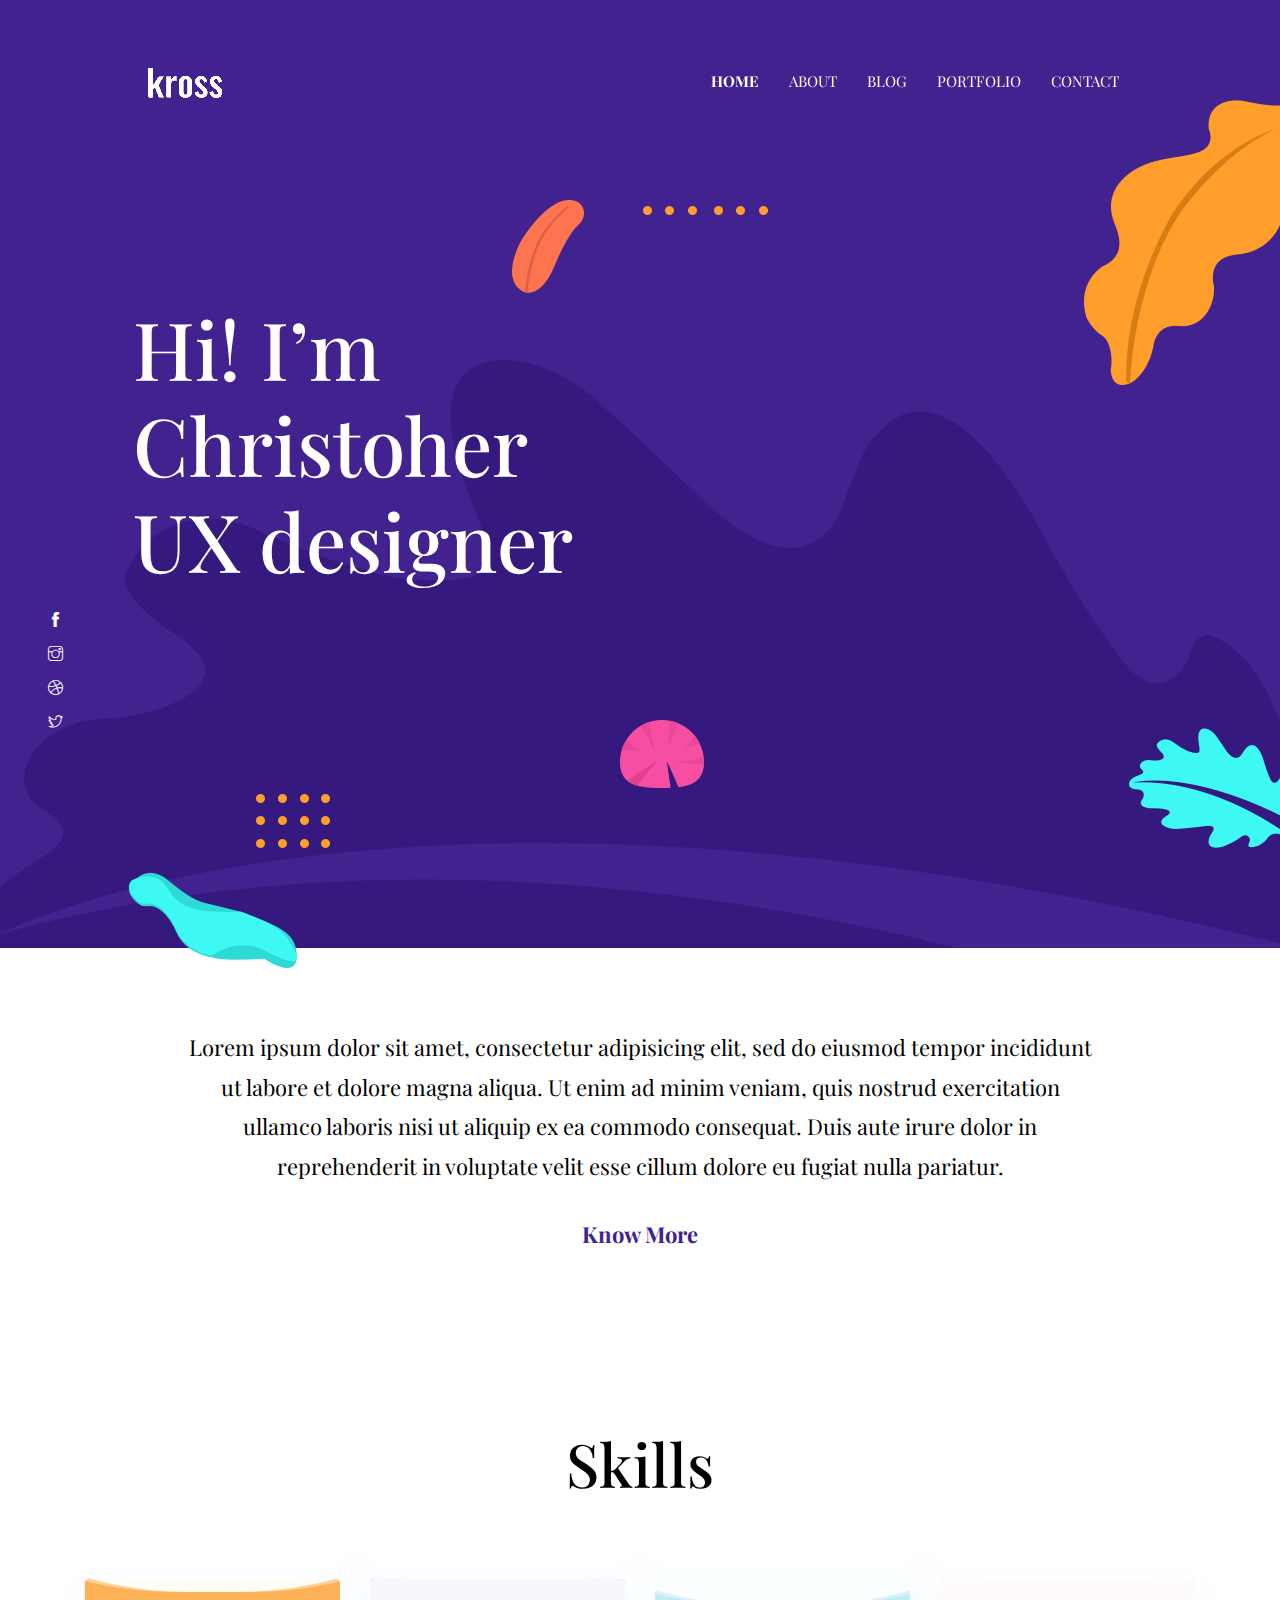
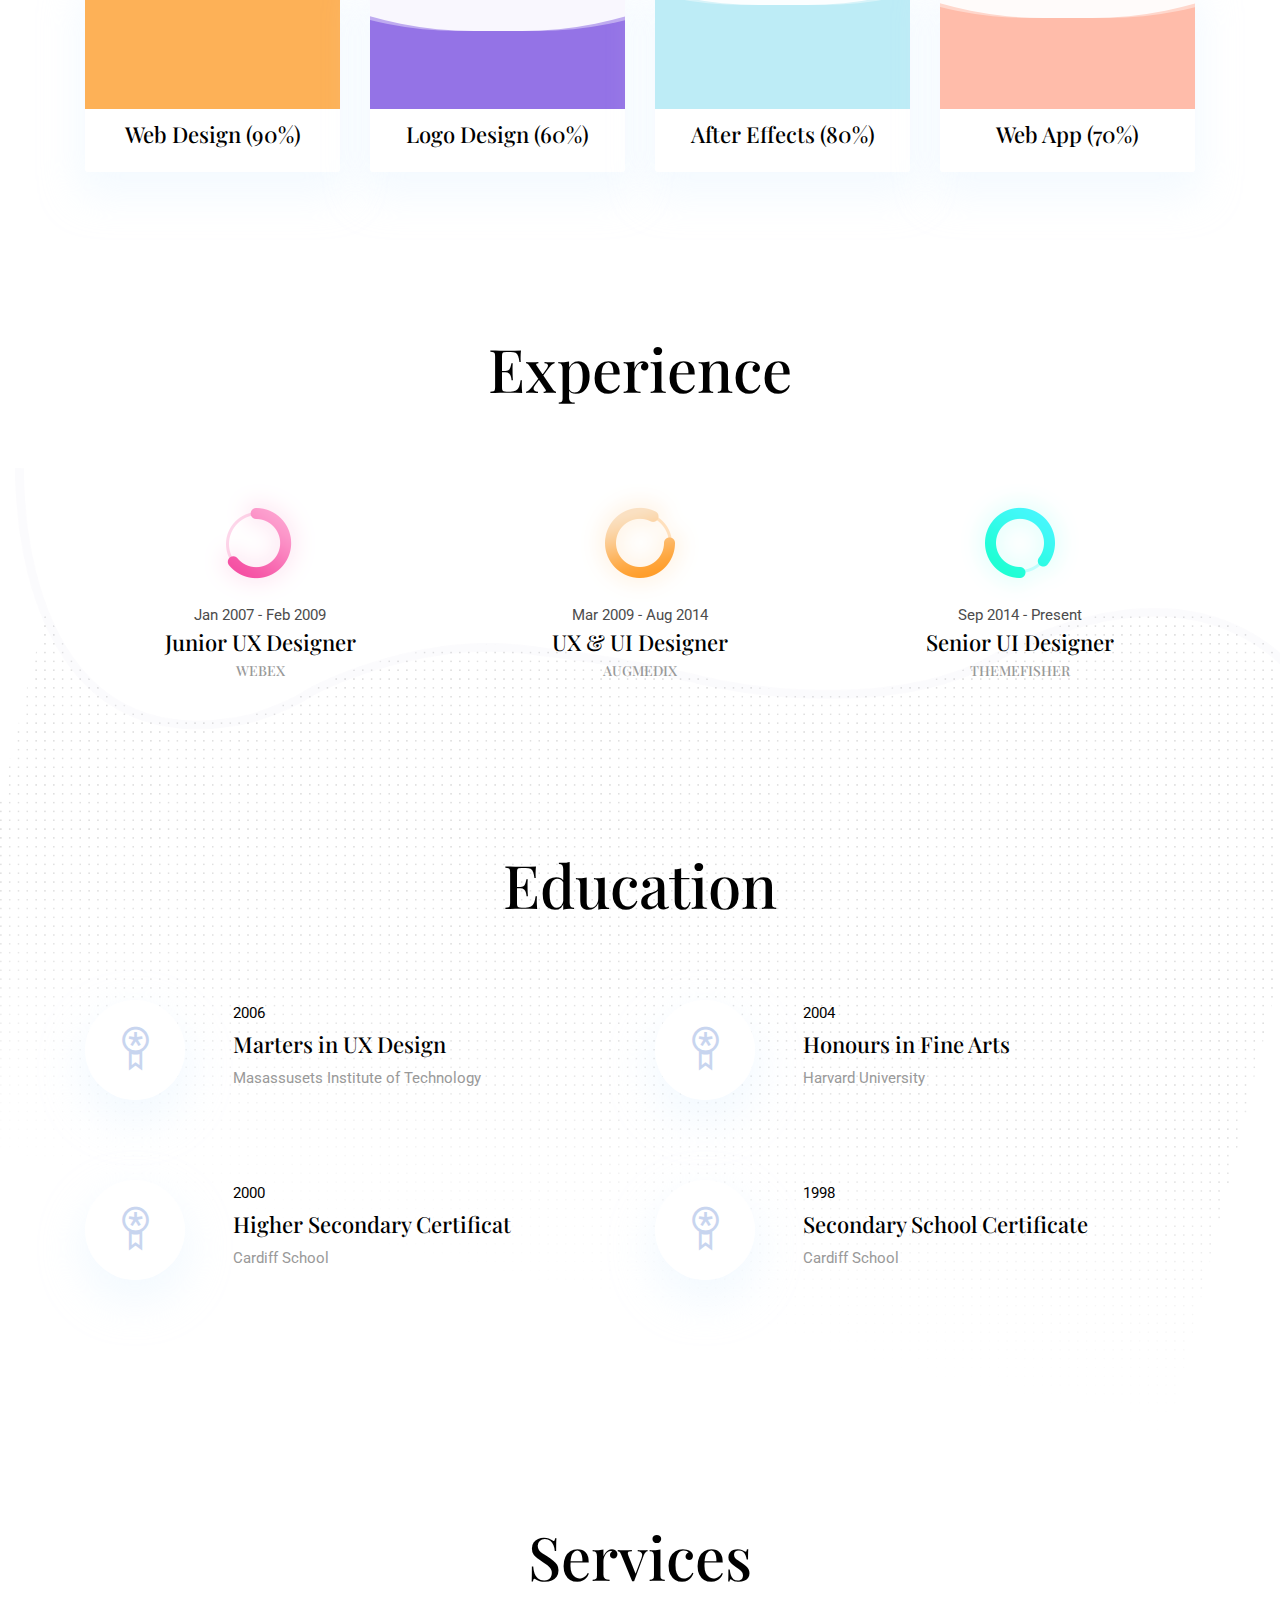
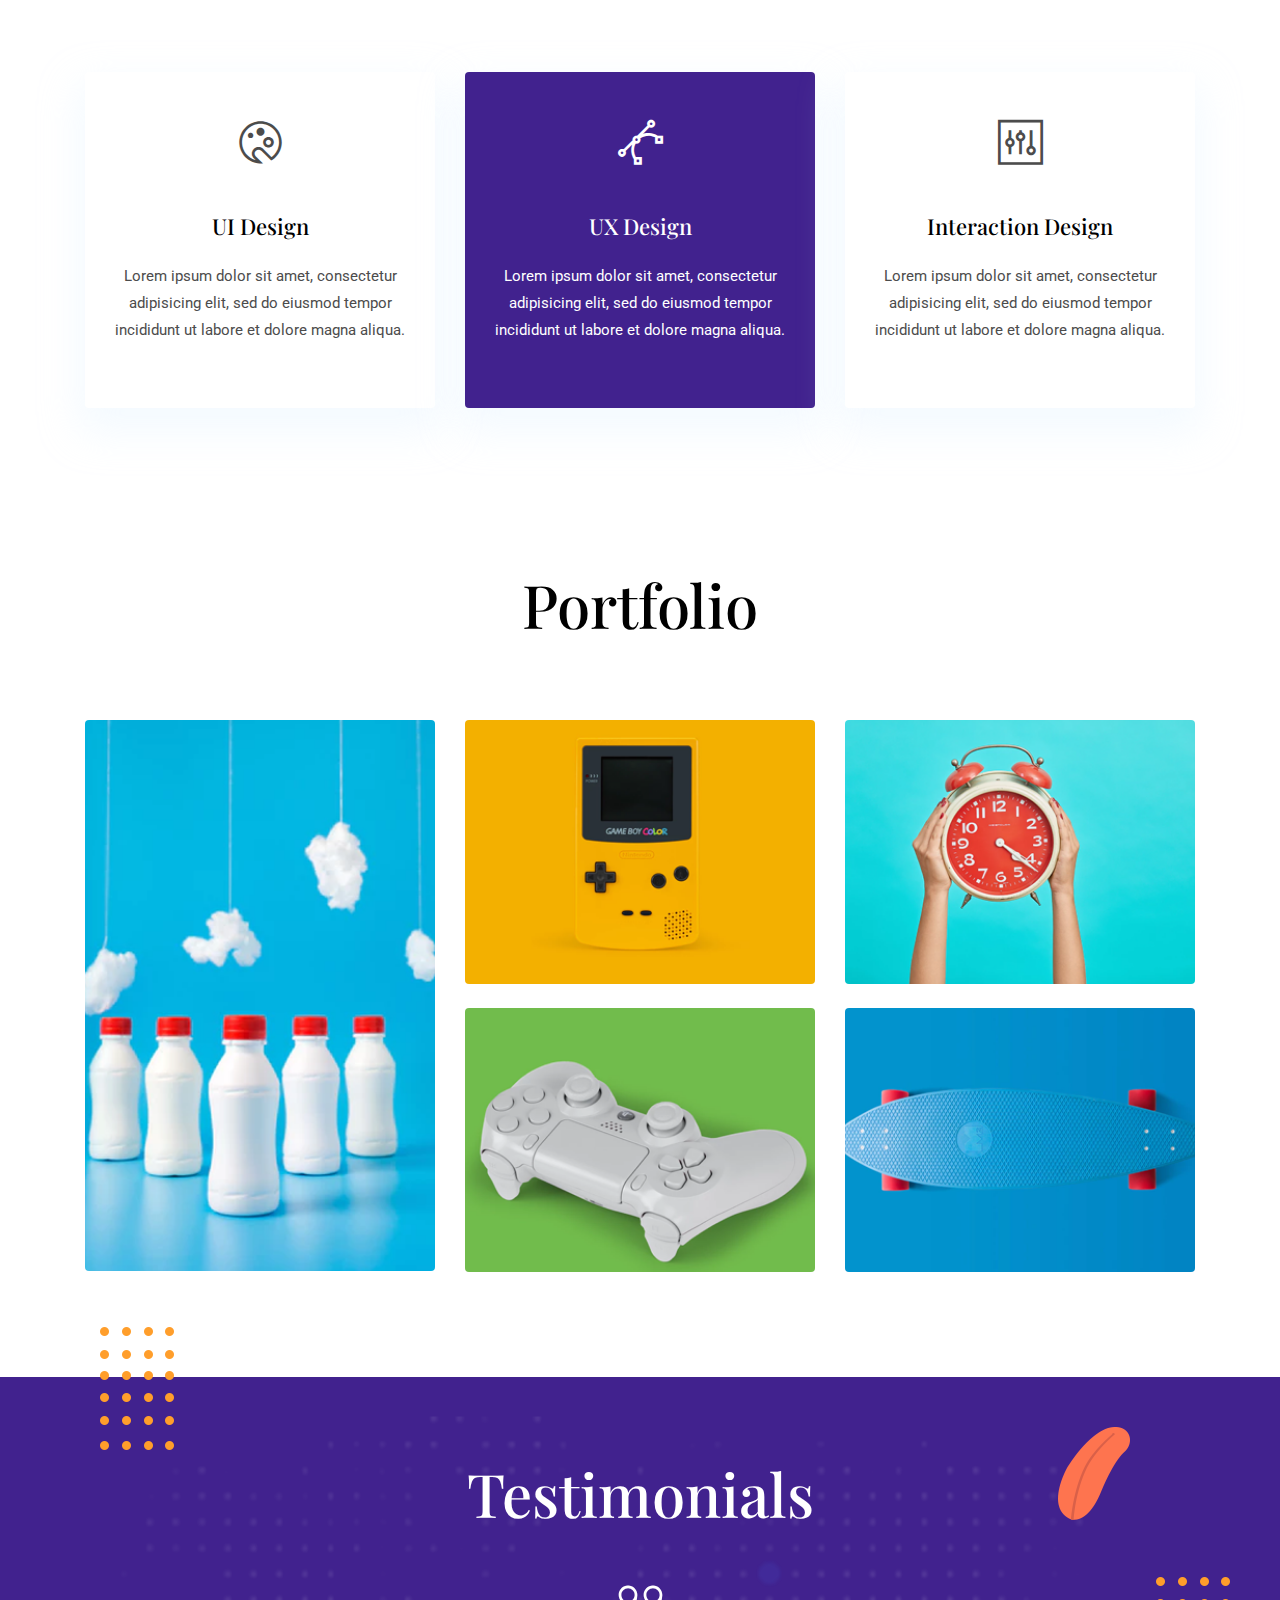
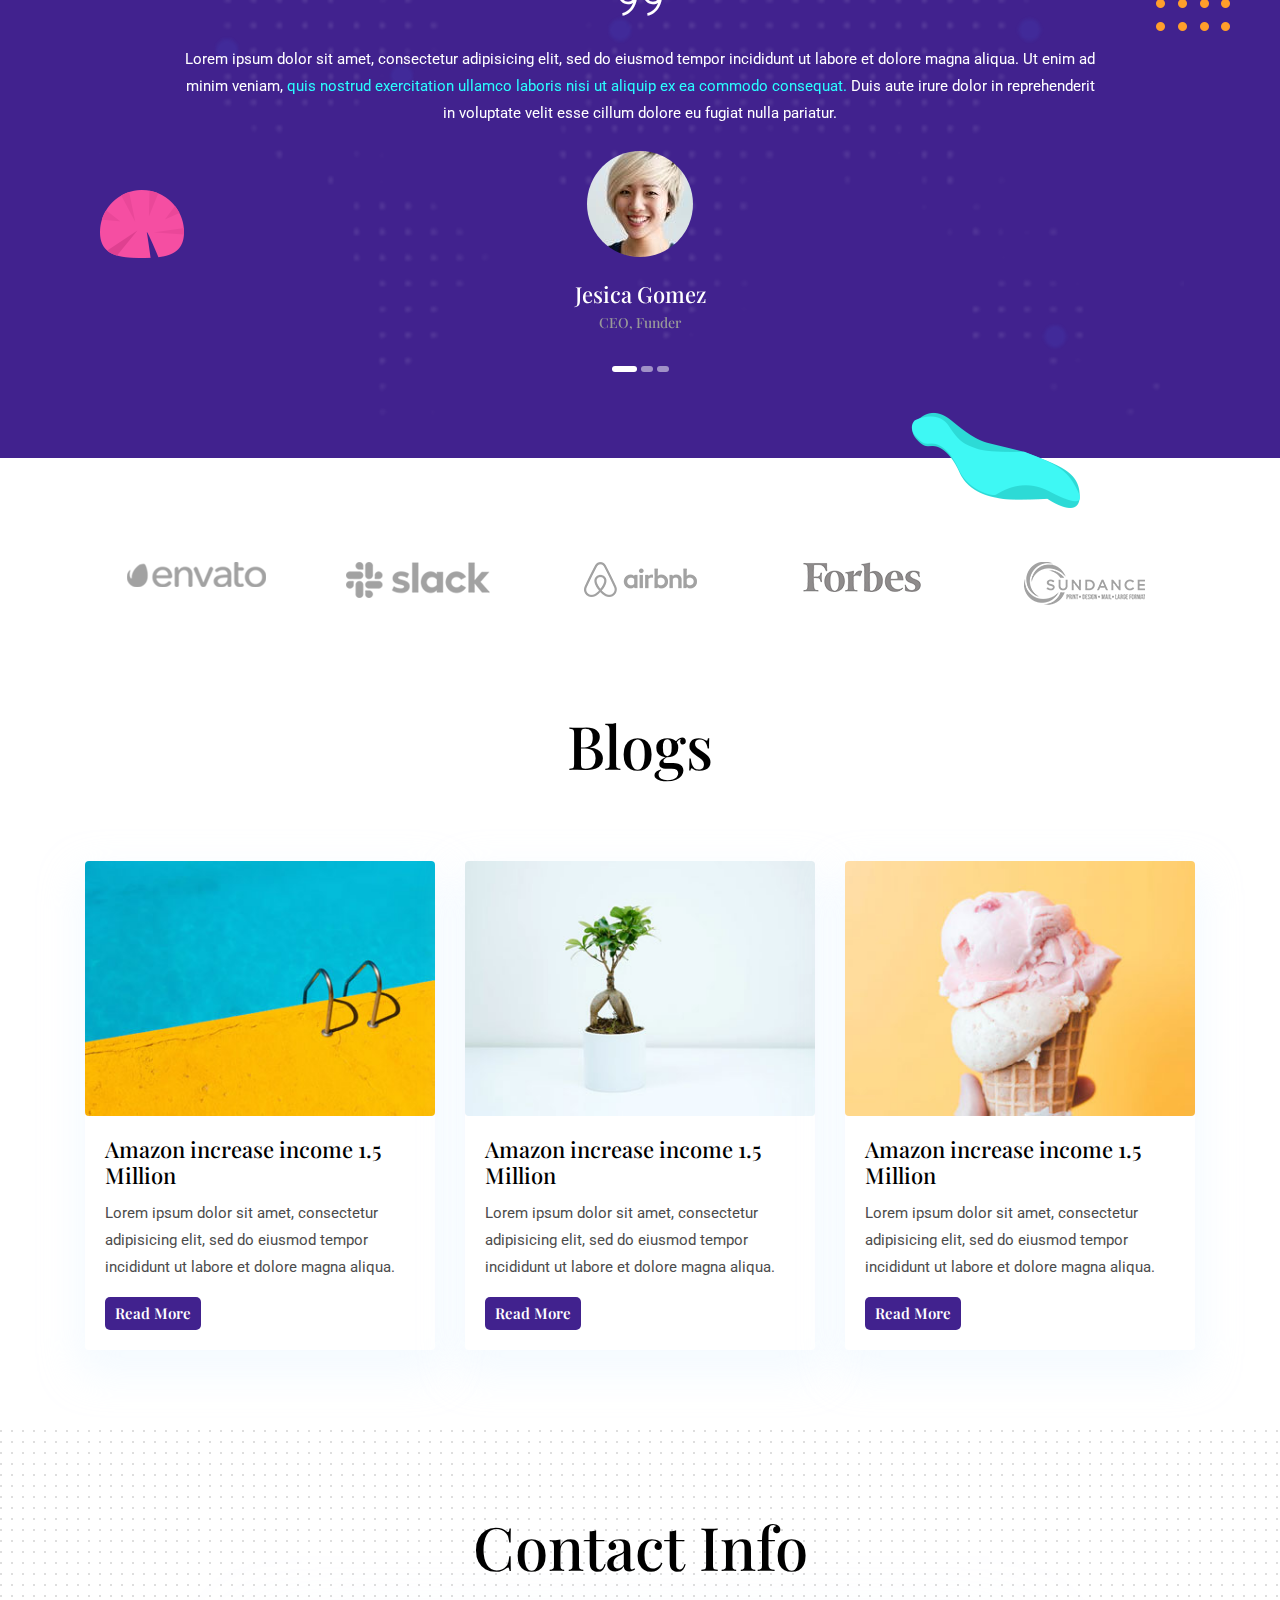
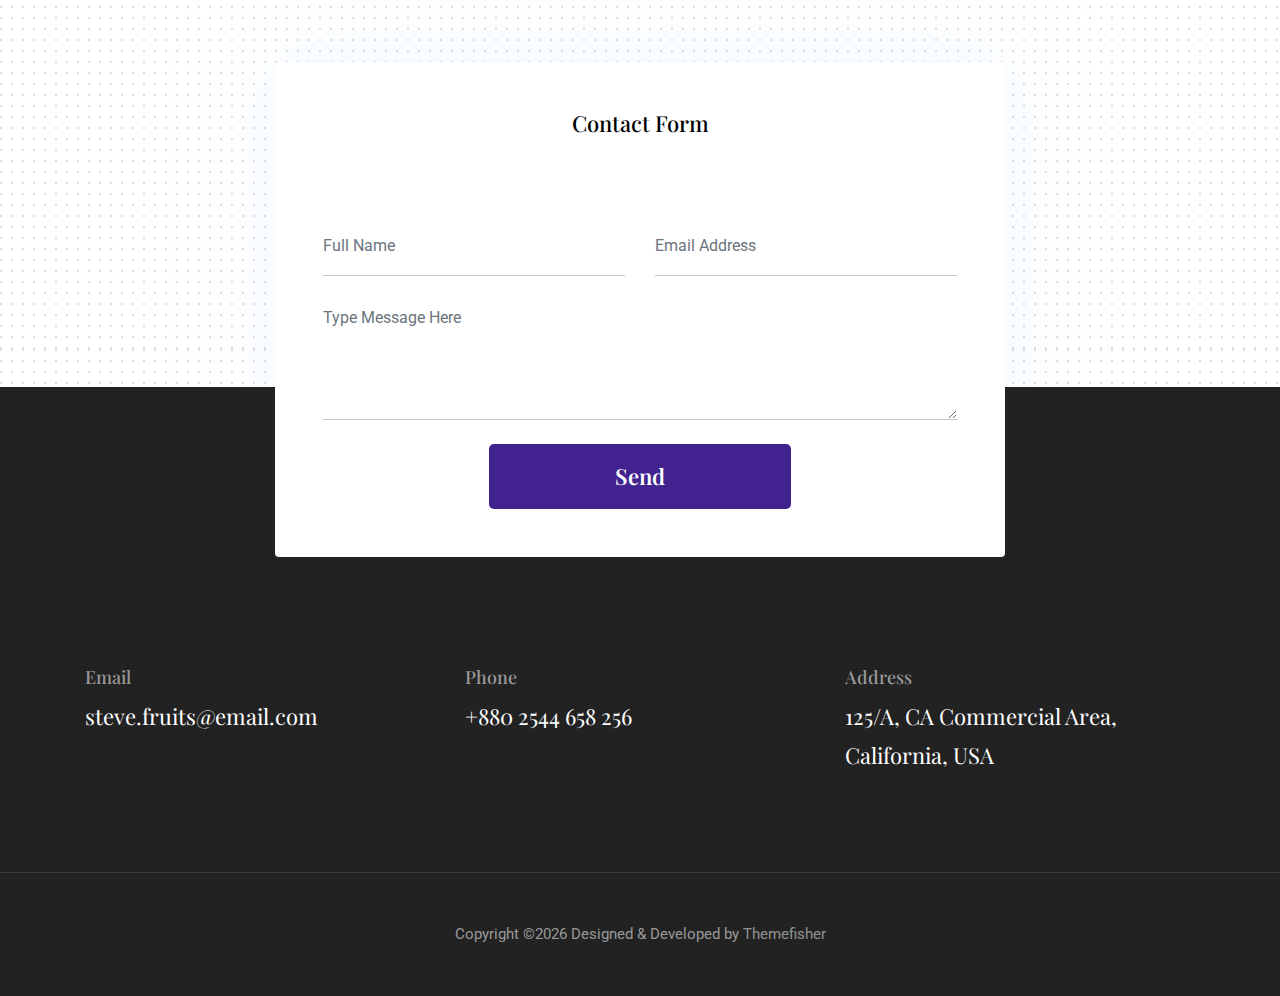
==== theme/index.html @ 34e6e296 "added files to repo" ====
<!DOCTYPE html>

<!--
 // WEBSITE: https://themefisher.com
 // TWITTER: https://twitter.com/themefisher
 // FACEBOOK: https://www.facebook.com/themefisher
 // GITHUB: https://github.com/themefisher/
-->

<html lang="en">
<head>

  <!-- Basic Page Needs
  ================================================== -->
  <meta charset="utf-8">
  <title>Kross - Creative Portfolio Template</title>

  <!-- Mobile Specific Metas
  ================================================== -->
  <meta http-equiv="X-UA-Compatible" content="IE=edge">
  <meta name="description" content="Creative Portfolio Template">
  <meta name="viewport" content="width=device-width, initial-scale=1.0, maximum-scale=5.0">
  <meta name="author" content="Themefisher">
  <meta name="generator" content="Themefisher Kross Template v1.0">
  
  <!-- theme meta -->
  <meta name="theme-name" content="kross" />
  
  <!-- Favicon -->
  <link rel="shortcut icon" type="image/x-icon" href="images/favicon.png" />
  
  <!-- ** Plugins Needed for the Project ** -->
  <!-- Bootstrap -->
  <link rel="stylesheet" href="plugins/bootstrap/bootstrap.min.css">
  <!-- slick slider -->
  <link rel="stylesheet" href="plugins/slick/slick.css">
  <!-- themefy-icon -->
  <link rel="stylesheet" href="plugins/themify-icons/themify-icons.css">

  <!-- Main Stylesheet -->
  <link href="css/style.css" rel="stylesheet">

</head>
<body>
  

<header class="navigation fixed-top">
  <nav class="navbar navbar-expand-lg navbar-dark">
    <a class="navbar-brand font-tertiary h3" href="index.html"><img src="images/logo.png" alt="Myself"></a>
    <button class="navbar-toggler" type="button" data-toggle="collapse" data-target="#navigation"
      aria-controls="navigation" aria-expanded="false" aria-label="Toggle navigation">
      <span class="navbar-toggler-icon"></span>
    </button>

    <div class="collapse navbar-collapse text-center" id="navigation">
      <ul class="navbar-nav ml-auto">
        <li class="nav-item active">
          <a class="nav-link" href="index.html">Home</a>
        </li>
        <li class="nav-item">
          <a class="nav-link" href="about.html">about</a>
        </li>
        <li class="nav-item">
          <a class="nav-link" href="blog.html">Blog</a>
        </li>
        <li class="nav-item">
          <a class="nav-link" href="portfolio.html">Portfolio</a>
        </li>
        <li class="nav-item">
          <a class="nav-link" href="contact.html">Contact</a>
        </li>
      </ul>
    </div>
  </nav>
</header>

<!-- hero area -->
<section class="hero-area bg-primary" id="parallax">
  <div class="container">
    <div class="row">
      <div class="col-lg-11 mx-auto">
        <h1 class="text-white font-tertiary">Hi! I’m <br> Christoher <br> UX designer</h1>
      </div>
    </div>
  </div>
  <div class="layer-bg w-100">
    <img class="img-fluid w-100" src="images/illustrations/leaf-bg.png" alt="bg-shape">
  </div>
  <div class="layer" id="l2">
    <img src="images/illustrations/dots-cyan.png" alt="bg-shape">
  </div>
  <div class="layer" id="l3">
    <img src="images/illustrations/leaf-orange.png" alt="bg-shape">
  </div>
  <div class="layer" id="l4">
    <img src="images/illustrations/dots-orange.png" alt="bg-shape">
  </div>
  <div class="layer" id="l5">
    <img src="images/illustrations/leaf-yellow.png" alt="bg-shape">
  </div>
  <div class="layer" id="l6">
    <img src="images/illustrations/leaf-cyan.png" alt="bg-shape">
  </div>
  <div class="layer" id="l7">
    <img src="images/illustrations/dots-group-orange.png" alt="bg-shape">
  </div>
  <div class="layer" id="l8">
    <img src="images/illustrations/leaf-pink-round.png" alt="bg-shape">
  </div>
  <div class="layer" id="l9">
    <img src="images/illustrations/leaf-cyan-2.png" alt="bg-shape">
  </div>
  <!-- social icon -->
  <ul class="list-unstyled ml-5 mt-3 position-relative zindex-1">
    <li class="mb-3"><a class="text-white" href="https://themefisher.com/"><i class="ti-facebook"></i></a></li>
    <li class="mb-3"><a class="text-white" href="https://themefisher.com/"><i class="ti-instagram"></i></a></li>
    <li class="mb-3"><a class="text-white" href="https://themefisher.com/"><i class="ti-dribbble"></i></a></li>
    <li class="mb-3"><a class="text-white" href="https://themefisher.com/"><i class="ti-twitter"></i></a></li>
  </ul>
  <!-- /social icon -->
</section>
<!-- /hero area -->

<!-- about -->
<section class="section">
  <div class="container">
    <div class="row">
      <div class="col-lg-10 mx-auto text-center">
        <p class="font-secondary paragraph-lg text-dark">Lorem ipsum dolor sit amet, consectetur adipisicing elit, sed
          do eiusmod tempor incididunt ut labore et dolore magna aliqua. Ut enim ad minim veniam, quis nostrud
          exercitation ullamco laboris nisi ut aliquip ex ea commodo consequat. Duis aute irure dolor in reprehenderit
          in voluptate velit esse cillum dolore eu fugiat nulla pariatur.</p>
        <a href="about.html" class="btn btn-transparent">know more</a>
      </div>
    </div>
  </div>
</section>
<!-- /about -->

<!-- skills -->
<section class="section">
  <div class="container">
    <div class="row">
      <div class="col-lg-12 text-center">
        <h2 class="section-title">Skills</h2>
      </div>
      <div class="col-lg-3 col-sm-6 mb-4 mb-lg-0">
        <div class="card shadow text-center">
          <div class="position-relative rounded-top progress-wrapper" data-color="#fdb157">
            <div class="wave" data-progress="90%"></div>
          </div>
          <div class="card-footer bg-white">
            <h4 class="card-title">Web Design (90%)</h4>
          </div>
        </div>
      </div>
      <div class="col-lg-3 col-sm-6 mb-4 mb-lg-0">
        <div class="card shadow text-center">
          <div class="position-relative rounded-top progress-wrapper" data-color="#9473e6">
            <div class="wave" data-progress="60%"></div>
          </div>
          <div class="card-footer bg-white">
            <h4 class="card-title">Logo Design (60%)</h4>
          </div>
        </div>
      </div>
      <div class="col-lg-3 col-sm-6 mb-4 mb-lg-0">
        <div class="card shadow text-center">
          <div class="position-relative rounded-top progress-wrapper" data-color="#bdecf6">
            <div class="wave" data-progress="80%"></div>
          </div>
          <div class="card-footer bg-white">
            <h4 class="card-title">After Effects (80%)</h4>
          </div>
        </div>
      </div>
      <div class="col-lg-3 col-sm-6 mb-4 mb-lg-0">
        <div class="card shadow text-center">
          <div class="position-relative rounded-top progress-wrapper" data-color="#ffbcaa">
            <div class="wave" data-progress="70%"></div>
          </div>
          <div class="card-footer bg-white">
            <h4 class="card-title">Web App (70%)</h4>
          </div>
        </div>
      </div>
    </div>
  </div>
</section>
<!-- /skills -->

<!-- experience -->
<section class="section">
  <div class="container">
    <div class="row justify-content-around">
      <div class="col-lg-12 text-center">
        <h2 class="section-title">Experience</h2>
      </div>
      <div class="col-lg-3 col-md-4 text-center">
        <img src="images/experience/icon-1.png" alt="icon">
        <p class="mb-0">Jan 2007 - Feb 2009</p>
        <h4>Junior UX Designer</h4>
        <h6 class="text-light">WEBEX</h6>
      </div>
      <div class="col-lg-3 col-md-4 text-center">
        <img src="images/experience/icon-2.png" alt="icon">
        <p class="mb-0">Mar 2009 - Aug 2014</p>
        <h4>UX & UI Designer</h4>
        <h6 class="text-light">AUGMEDIX</h6>
      </div>
      <div class="col-lg-3 col-md-4 text-center">
        <img src="images/experience/icon-3.png" alt="icon">
        <p class="mb-0">Sep 2014 - Present</p>
        <h4>Senior UI Designer</h4>
        <h6 class="text-light">THEMEFISHER</h6>
      </div>
    </div>
  </div>
</section>
<!-- ./experience -->

<!-- education -->
<section class="section position-relative">
  <div class="container">
    <div class="row">
      <div class="col-lg-12 text-center">
        <h2 class="section-title">Education</h2>
      </div>
      <div class="col-lg-6 col-md-6 mb-80">
        <div class="d-flex">
          <div class="mr-lg-5 mr-3">
            <i class="ti-medall icon icon-light icon-bg bg-white shadow rounded-circle d-block"></i>
          </div>
          <div>
            <p class="text-dark mb-1">2006</p>
            <h4>Marters in UX Design</h4>
            <p class="mb-0 text-light">Masassusets Institute of Technology</p>
          </div>
        </div>
      </div>
      <div class="col-lg-6 col-md-6 mb-80">
        <div class="d-flex">
          <div class="mr-lg-5 mr-3">
            <i class="ti-medall icon icon-light icon-bg bg-white shadow rounded-circle d-block"></i>
          </div>
          <div>
            <p class="text-dark mb-1">2004</p>
            <h4>Honours in Fine Arts</h4>
            <p class="mb-0 text-light">Harvard University</p>
          </div>
        </div>
      </div>
      <div class="col-lg-6 col-md-6 mb-80">
        <div class="d-flex">
          <div class="mr-lg-5 mr-3">
            <i class="ti-medall icon icon-light icon-bg bg-white shadow rounded-circle d-block"></i>
          </div>
          <div>
            <p class="text-dark mb-1">2000</p>
            <h4>Higher Secondary Certificat</h4>
            <p class="mb-0 text-light">Cardiff School</p>
          </div>
        </div>
      </div>
      <div class="col-lg-6 col-md-6 mb-80">
        <div class="d-flex">
          <div class="mr-lg-5 mr-3">
            <i class="ti-medall icon icon-light icon-bg bg-white shadow rounded-circle d-block"></i>
          </div>
          <div>
            <p class="text-dark mb-1">1998</p>
            <h4>Secondary School Certificate</h4>
            <p class="mb-0 text-light">Cardiff School</p>
          </div>
        </div>
      </div>
    </div>
  </div>
  <!-- bg image -->
  <img class="img-fluid edu-bg-image w-100" src="images/backgrounds/education-bg.png" alt="bg-image">
</section>
<!-- /education -->

<!-- services -->
<section class="section">
  <div class="container">
    <div class="row">
      <div class="col-12 text-center">
        <h2 class="section-title">Services</h2>
      </div>
      <div class="col-md-4 mb-4 mb-md-0">
        <div class="card hover-shadow shadow">
          <div class="card-body text-center px-4 py-5">
            <i class="ti-palette icon mb-5 d-inline-block"></i>
            <h4 class="mb-4">UI Design</h4>
            <p>Lorem ipsum dolor sit amet, consectetur adipisicing elit, sed do eiusmod tempor incididunt ut labore et
              dolore magna aliqua.</p>
          </div>
        </div>
      </div>
      <div class="col-md-4 mb-4 mb-md-0">
        <div class="card active-bg-primary hover-shadow shadow">
          <div class="card-body text-center px-4 py-5">
            <i class="ti-vector icon mb-5 d-inline-block"></i>
            <h4 class="mb-4">UX Design</h4>
            <p>Lorem ipsum dolor sit amet, consectetur adipisicing elit, sed do eiusmod tempor incididunt ut labore et
              dolore magna aliqua.</p>
          </div>
        </div>
      </div>
      <div class="col-md-4 mb-4 mb-md-0">
        <div class="card hover-shadow shadow">
          <div class="card-body text-center px-4 py-5">
            <i class="ti-panel icon mb-5 d-inline-block"></i>
            <h4 class="mb-4">Interaction Design</h4>
            <p>Lorem ipsum dolor sit amet, consectetur adipisicing elit, sed do eiusmod tempor incididunt ut labore et
              dolore magna aliqua.</p>
          </div>
        </div>
      </div>
    </div>
  </div>
</section>
<!-- /services -->

<!-- portfolio -->
<section class="section">
  <div class="container">
    <div class="row">
      <div class="col-12 text-center">
        <h2 class="section-title">Portfolio</h2>
      </div>
    </div>
    <div class="row shuffle-wrapper">
      <div class="col-lg-4 col-6 mb-4 shuffle-item">
        <div class="position-relative rounded hover-wrapper">
          <img src="images/portfolio/item-1.png" alt="portfolio-image" class="img-fluid rounded w-100">
          <div class="hover-overlay">
            <div class="hover-content">
              <a class="btn btn-light btn-sm" href="#!">view project</a>
            </div>
          </div>
        </div>
      </div>
      <div class="col-lg-4 col-6 mb-4 shuffle-item">
        <div class="position-relative rounded hover-wrapper">
          <img src="images/portfolio/item-2.png" alt="portfolio-image" class="img-fluid rounded w-100">
          <div class="hover-overlay">
            <div class="hover-content">
              <a class="btn btn-light btn-sm" href="#!">view project</a>
            </div>
          </div>
        </div>
      </div>
      <div class="col-lg-4 col-6 mb-4 shuffle-item">
        <div class="position-relative rounded hover-wrapper">
          <img src="images/portfolio/item-3.png" alt="portfolio-image" class="img-fluid rounded w-100">
          <div class="hover-overlay">
            <div class="hover-content">
              <a class="btn btn-light btn-sm" href="#!">view project</a>
            </div>
          </div>
        </div>
      </div>
      <div class="col-lg-4 col-6 mb-4 shuffle-item">
        <div class="position-relative rounded hover-wrapper">
          <img src="images/portfolio/item-4.png" alt="portfolio-image" class="img-fluid rounded w-100">
          <div class="hover-overlay">
            <div class="hover-content">
              <a class="btn btn-light btn-sm" href="#!">view project</a>
            </div>
          </div>
        </div>
      </div>
      <div class="col-lg-4 col-6 mb-4 shuffle-item">
        <div class="position-relative rounded hover-wrapper">
          <img src="images/portfolio/item-5.png" alt="portfolio-image" class="img-fluid rounded w-100">
          <div class="hover-overlay">
            <div class="hover-content">
              <a class="btn btn-light btn-sm" href="#!">view project</a>
            </div>
          </div>
        </div>
      </div>
    </div>
  </div>
</section>
<!-- /portfolio -->

<!-- testimonial -->
<section class="section bg-primary position-relative testimonial-bg-shapes">
  <div class="container">
    <div class="row">
      <div class="col-12 text-center">
        <h2 class="section-title text-white mb-5">Testimonials</h2>
      </div>
      <div class="col-lg-10 mx-auto testimonial-slider">
        <!-- slider-item -->
        <div class="text-center testimonial-content">
          <i class="ti-quote-right text-white icon mb-4 d-inline-block"></i>
          <p class="text-white mb-4">Lorem ipsum dolor sit amet, consectetur adipisicing elit, sed do eiusmod tempor
            incididunt ut labore et dolore magna aliqua. Ut enim ad minim veniam, <strong>quis nostrud exercitation
              ullamco laboris nisi ut aliquip ex ea commodo consequat.</strong> Duis aute irure dolor in reprehenderit
            in voluptate velit esse cillum dolore eu fugiat nulla pariatur.</p>
          <img class="img-fluid rounded-circle mb-4 d-inline-block" src="images/testimonial/client-1.png"
            alt="client-image">
          <h4 class="text-white">Jesica Gomez</h4>
          <h6 class="text-light mb-4">CEO, Funder</h6>
        </div>
        <!-- slider-item -->
        <div class="text-center testimonial-content">
          <i class="ti-quote-right text-white icon mb-4 d-inline-block"></i>
          <p class="text-white mb-4">Lorem ipsum dolor sit amet, consectetur adipisicing elit, sed do eiusmod tempor
            incididunt ut labore et dolore magna aliqua. Ut enim ad minim veniam, <strong>quis nostrud exercitation
              ullamco
              laboris nisi ut aliquip ex ea commodo consequat.</strong> Duis aute irure dolor in reprehenderit in
            voluptate velit
            esse cillum dolore eu fugiat nulla pariatur.</p>
          <img class="img-fluid rounded-circle mb-4 d-inline-block" src="images/testimonial/client-1.png"
            alt="client-image">
          <h4 class="text-white">Jesica Gomez</h4>
          <h6 class="text-light mb-4">CEO, Funder</h6>
        </div>
        <!-- slider-item -->
        <div class="text-center testimonial-content">
          <i class="ti-quote-right text-white icon mb-4 d-inline-block"></i>
          <p class="text-white mb-4">Lorem ipsum dolor sit amet, consectetur adipisicing elit, sed do eiusmod tempor
            incididunt ut labore et dolore magna aliqua. Ut enim ad minim veniam, <strong>quis nostrud exercitation
              ullamco
              laboris nisi ut aliquip ex ea commodo consequat.</strong> Duis aute irure dolor in reprehenderit in
            voluptate velit
            esse cillum dolore eu fugiat nulla pariatur.</p>
          <img class="img-fluid rounded-circle mb-4 d-inline-block" src="images/testimonial/client-1.png"
            alt="client-image">
          <h4 class="text-white">Jesica Gomez</h4>
          <h6 class="text-light mb-4">CEO, Funder</h6>
        </div>
      </div>
    </div>
  </div>
  <!-- bg shapes -->
  <img src="images/backgrounds/map.png" alt="map" class="img-fluid bg-map">
  <img src="images/illustrations/dots-group-v.png" alt="bg-shape" class="img-fluid bg-shape-1">
  <img src="images/illustrations/leaf-orange.png" alt="bg-shape" class="img-fluid bg-shape-2">
  <img src="images/illustrations/dots-group-sm.png" alt="bg-shape" class="img-fluid bg-shape-3">
  <img src="images/illustrations/leaf-pink-round.png" alt="bg-shape" class="img-fluid bg-shape-4">
  <img src="images/illustrations/leaf-cyan.png" alt="bg-shape" class="img-fluid bg-shape-5">
</section>
<!-- /testimonial -->

<!-- client logo slider -->
<section class="section pb-0">
  <div class="container">
    <div class="client-logo-slider d-flex align-items-center">
      <a href="contact.html" class="text-center d-block outline-0 p-4"><img class="d-unset img-fluid"
          src="images/clients-logo/client-logo-1.png" alt="client-logo"></a>
      <a href="contact.html" class="text-center d-block outline-0 p-4"><img class="d-unset img-fluid"
          src="images/clients-logo/client-logo-2.png" alt="client-logo"></a>
      <a href="contact.html" class="text-center d-block outline-0 p-4"><img class="d-unset img-fluid"
          src="images/clients-logo/client-logo-3.png" alt="client-logo"></a>
      <a href="contact.html" class="text-center d-block outline-0 p-4"><img class="d-unset img-fluid"
          src="images/clients-logo/client-logo-4.png" alt="client-logo"></a>
      <a href="contact.html" class="text-center d-block outline-0 p-4"><img class="d-unset img-fluid"
          src="images/clients-logo/client-logo-5.png" alt="client-logo"></a>
      <a href="contact.html" class="text-center d-block outline-0 p-4"><img class="d-unset img-fluid"
          src="images/clients-logo/client-logo-1.png" alt="client-logo"></a>
      <a href="contact.html" class="text-center d-block outline-0 p-4"><img class="d-unset img-fluid"
          src="images/clients-logo/client-logo-2.png" alt="client-logo"></a>
      <a href="contact.html" class="text-center d-block outline-0 p-4"><img class="d-unset img-fluid"
          src="images/clients-logo/client-logo-3.png" alt="client-logo"></a>
      <a href="contact.html" class="text-center d-block outline-0 p-4"><img class="d-unset img-fluid"
          src="images/clients-logo/client-logo-4.png" alt="client-logo"></a>
      <a href="contact.html" class="text-center d-block outline-0 p-4"><img class="d-unset img-fluid"
          src="images/clients-logo/client-logo-5.png" alt="client-logo"></a>
    </div>
  </div>
</section>
<!-- /client logo slider -->

<!-- blog -->
<section class="section">
  <div class="container">
    <div class="row">
      <div class="col-12 text-center">
        <h2 class="section-title">Blogs</h2>
      </div>
      <div class="col-lg-4 col-sm-6 mb-4 mb-lg-0">
        <article class="card shadow">
          <img class="rounded card-img-top" src="images/blog/post-3.jpg" alt="post-thumb">
          <div class="card-body">
            <h4 class="card-title"><a class="text-dark" href="blog-single.html">Amazon increase income 1.5 Million</a>
            </h4>
            <p class="cars-text">Lorem ipsum dolor sit amet, consectetur adipisicing elit, sed do eiusmod tempor
              incididunt ut labore et
              dolore magna aliqua.</p>
            <a href="blog-single.html" class="btn btn-xs btn-primary">Read More</a>
          </div>
        </article>
      </div>
      <div class="col-lg-4 col-sm-6 mb-4 mb-lg-0">
        <article class="card shadow">
          <img class="rounded card-img-top" src="images/blog/post-4.jpg" alt="post-thumb">
          <div class="card-body">
            <h4 class="card-title"><a class="text-dark" href="blog-single.html">Amazon increase income 1.5 Million</a>
            </h4>
            <p class="cars-text">Lorem ipsum dolor sit amet, consectetur adipisicing elit, sed do eiusmod tempor
              incididunt ut labore et
              dolore magna aliqua.</p>
            <a href="blog-single.html" class="btn btn-xs btn-primary">Read More</a>
          </div>
        </article>
      </div>
      <div class="col-lg-4 col-sm-6 mb-4 mb-lg-0">
        <article class="card shadow">
          <img class="rounded card-img-top" src="images/blog/post-2.jpg" alt="post-thumb">
          <div class="card-body">
            <h4 class="card-title"><a class="text-dark" href="blog-single.html">Amazon increase income 1.5 Million</a>
            </h4>
            <p class="cars-text">Lorem ipsum dolor sit amet, consectetur adipisicing elit, sed do eiusmod tempor
              incididunt ut labore et
              dolore magna aliqua.</p>
            <a href="blog-single.html" class="btn btn-xs btn-primary">Read More</a>
          </div>
        </article>
      </div>
    </div>
  </div>
</section>
<!-- /blog -->

<!-- contact -->
<section class="section section-on-footer" data-background="images/backgrounds/bg-dots.png">
  <div class="container">
    <div class="row">
      <div class="col-12 text-center">
        <h2 class="section-title">Contact Info</h2>
      </div>
      <div class="col-lg-8 mx-auto">
        <div class="bg-white rounded text-center p-5 shadow-down">
          <h4 class="mb-80">Contact Form</h4>
          <form action="#" class="row">
            <div class="col-md-6">
              <input type="text" id="name" name="name" placeholder="Full Name" class="form-control px-0 mb-4" required>
            </div>
            <div class="col-md-6">
              <input type="email" id="email" name="email" placeholder="Email Address" class="form-control px-0 mb-4" required>
            </div>
            <div class="col-12">
              <textarea name="message" id="message" class="form-control px-0 mb-4"
                placeholder="Type Message Here" required></textarea>
            </div>
            <div class="col-lg-6 col-10 mx-auto">
              <button class="btn btn-primary w-100">send</button>
            </div>
          </form>
        </div>
      </div>
    </div>
  </div>
</section>
<!-- /contact -->

<!-- footer -->
<footer class="bg-dark footer-section">
  <div class="section">
    <div class="container">
      <div class="row">
        <div class="col-md-4">
          <h5 class="text-light">Email</h5>
          <p class="text-white paragraph-lg font-secondary">steve.fruits@email.com</p>
        </div>
        <div class="col-md-4">
          <h5 class="text-light">Phone</h5>
          <p class="text-white paragraph-lg font-secondary">+880 2544 658 256</p>
        </div>
        <div class="col-md-4">
          <h5 class="text-light">Address</h5>
          <p class="text-white paragraph-lg font-secondary">125/A, CA Commercial Area, California, USA</p>
        </div>
      </div>
    </div>
  </div>
  <div class="border-top text-center border-dark py-5">
    <p class="mb-0 text-light">Copyright &copy;<script>
        var CurrentYear = new Date().getFullYear()
        document.write(CurrentYear)
      </script> Designed &amp; Developed by <a class="text-white-50" href="Themefisher">Themefisher</a></p>
  </div>
</footer>
<!-- /footer -->

<!-- jQuery -->
<script src="plugins/jQuery/jquery.min.js"></script>
<!-- Bootstrap JS -->
<script src="plugins/bootstrap/bootstrap.min.js"></script>
<!-- slick slider -->
<script src="plugins/slick/slick.min.js"></script>
<!-- filter -->
<script src="plugins/shuffle/shuffle.min.js"></script>

<!-- Main Script -->
<script src="js/script.js"></script>

</body>
</html>
---- theme/plugins/themify-icons/themify-icons.css ----
@font-face{font-family:themify;src:url(fonts/themify.eot?-fvbane);src:url(fonts/themify.eot?#iefix-fvbane) format('embedded-opentype'),url(fonts/themify.woff?-fvbane) format('woff'),url(fonts/themify.ttf?-fvbane) format('truetype'),url(fonts/themify.svg?-fvbane#themify) format('svg');font-weight:400;font-style:normal}[class*=" ti-"],[class^=ti-]{font-family:themify;speak:none;font-style:normal;font-weight:400;font-variant:normal;text-transform:none;line-height:1;-webkit-font-smoothing:antialiased;-moz-osx-font-smoothing:grayscale}.ti-wand:before{content:"\e600"}.ti-volume:before{content:"\e601"}.ti-user:before{content:"\e602"}.ti-unlock:before{content:"\e603"}.ti-unlink:before{content:"\e604"}.ti-trash:before{content:"\e605"}.ti-thought:before{content:"\e606"}.ti-target:before{content:"\e607"}.ti-tag:before{content:"\e608"}.ti-tablet:before{content:"\e609"}.ti-star:before{content:"\e60a"}.ti-spray:before{content:"\e60b"}.ti-signal:before{content:"\e60c"}.ti-shopping-cart:before{content:"\e60d"}.ti-shopping-cart-full:before{content:"\e60e"}.ti-settings:before{content:"\e60f"}.ti-search:before{content:"\e610"}.ti-zoom-in:before{content:"\e611"}.ti-zoom-out:before{content:"\e612"}.ti-cut:before{content:"\e613"}.ti-ruler:before{content:"\e614"}.ti-ruler-pencil:before{content:"\e615"}.ti-ruler-alt:before{content:"\e616"}.ti-bookmark:before{content:"\e617"}.ti-bookmark-alt:before{content:"\e618"}.ti-reload:before{content:"\e619"}.ti-plus:before{content:"\e61a"}.ti-pin:before{content:"\e61b"}.ti-pencil:before{content:"\e61c"}.ti-pencil-alt:before{content:"\e61d"}.ti-paint-roller:before{content:"\e61e"}.ti-paint-bucket:before{content:"\e61f"}.ti-na:before{content:"\e620"}.ti-mobile:before{content:"\e621"}.ti-minus:before{content:"\e622"}.ti-medall:before{content:"\e623"}.ti-medall-alt:before{content:"\e624"}.ti-marker:before{content:"\e625"}.ti-marker-alt:before{content:"\e626"}.ti-arrow-up:before{content:"\e627"}.ti-arrow-right:before{content:"\e628"}.ti-arrow-left:before{content:"\e629"}.ti-arrow-down:before{content:"\e62a"}.ti-lock:before{content:"\e62b"}.ti-location-arrow:before{content:"\e62c"}.ti-link:before{content:"\e62d"}.ti-layout:before{content:"\e62e"}.ti-layers:before{content:"\e62f"}.ti-layers-alt:before{content:"\e630"}.ti-key:before{content:"\e631"}.ti-import:before{content:"\e632"}.ti-image:before{content:"\e633"}.ti-heart:before{content:"\e634"}.ti-heart-broken:before{content:"\e635"}.ti-hand-stop:before{content:"\e636"}.ti-hand-open:before{content:"\e637"}.ti-hand-drag:before{content:"\e638"}.ti-folder:before{content:"\e639"}.ti-flag:before{content:"\e63a"}.ti-flag-alt:before{content:"\e63b"}.ti-flag-alt-2:before{content:"\e63c"}.ti-eye:before{content:"\e63d"}.ti-export:before{content:"\e63e"}.ti-exchange-vertical:before{content:"\e63f"}.ti-desktop:before{content:"\e640"}.ti-cup:before{content:"\e641"}.ti-crown:before{content:"\e642"}.ti-comments:before{content:"\e643"}.ti-comment:before{content:"\e644"}.ti-comment-alt:before{content:"\e645"}.ti-close:before{content:"\e646"}.ti-clip:before{content:"\e647"}.ti-angle-up:before{content:"\e648"}.ti-angle-right:before{content:"\e649"}.ti-angle-left:before{content:"\e64a"}.ti-angle-down:before{content:"\e64b"}.ti-check:before{content:"\e64c"}.ti-check-box:before{content:"\e64d"}.ti-camera:before{content:"\e64e"}.ti-announcement:before{content:"\e64f"}.ti-brush:before{content:"\e650"}.ti-briefcase:before{content:"\e651"}.ti-bolt:before{content:"\e652"}.ti-bolt-alt:before{content:"\e653"}.ti-blackboard:before{content:"\e654"}.ti-bag:before{content:"\e655"}.ti-move:before{content:"\e656"}.ti-arrows-vertical:before{content:"\e657"}.ti-arrows-horizontal:before{content:"\e658"}.ti-fullscreen:before{content:"\e659"}.ti-arrow-top-right:before{content:"\e65a"}.ti-arrow-top-left:before{content:"\e65b"}.ti-arrow-circle-up:before{content:"\e65c"}.ti-arrow-circle-right:before{content:"\e65d"}.ti-arrow-circle-left:before{content:"\e65e"}.ti-arrow-circle-down:before{content:"\e65f"}.ti-angle-double-up:before{content:"\e660"}.ti-angle-double-right:before{content:"\e661"}.ti-angle-double-left:before{content:"\e662"}.ti-angle-double-down:before{content:"\e663"}.ti-zip:before{content:"\e664"}.ti-world:before{content:"\e665"}.ti-wheelchair:before{content:"\e666"}.ti-view-list:before{content:"\e667"}.ti-view-list-alt:before{content:"\e668"}.ti-view-grid:before{content:"\e669"}.ti-uppercase:before{content:"\e66a"}.ti-upload:before{content:"\e66b"}.ti-underline:before{content:"\e66c"}.ti-truck:before{content:"\e66d"}.ti-timer:before{content:"\e66e"}.ti-ticket:before{content:"\e66f"}.ti-thumb-up:before{content:"\e670"}.ti-thumb-down:before{content:"\e671"}.ti-text:before{content:"\e672"}.ti-stats-up:before{content:"\e673"}.ti-stats-down:before{content:"\e674"}.ti-split-v:before{content:"\e675"}.ti-split-h:before{content:"\e676"}.ti-smallcap:before{content:"\e677"}.ti-shine:before{content:"\e678"}.ti-shift-right:before{content:"\e679"}.ti-shift-left:before{content:"\e67a"}.ti-shield:before{content:"\e67b"}.ti-notepad:before{content:"\e67c"}.ti-server:before{content:"\e67d"}.ti-quote-right:before{content:"\e67e"}.ti-quote-left:before{content:"\e67f"}.ti-pulse:before{content:"\e680"}.ti-printer:before{content:"\e681"}.ti-power-off:before{content:"\e682"}.ti-plug:before{content:"\e683"}.ti-pie-chart:before{content:"\e684"}.ti-paragraph:before{content:"\e685"}.ti-panel:before{content:"\e686"}.ti-package:before{content:"\e687"}.ti-music:before{content:"\e688"}.ti-music-alt:before{content:"\e689"}.ti-mouse:before{content:"\e68a"}.ti-mouse-alt:before{content:"\e68b"}.ti-money:before{content:"\e68c"}.ti-microphone:before{content:"\e68d"}.ti-menu:before{content:"\e68e"}.ti-menu-alt:before{content:"\e68f"}.ti-map:before{content:"\e690"}.ti-map-alt:before{content:"\e691"}.ti-loop:before{content:"\e692"}.ti-location-pin:before{content:"\e693"}.ti-list:before{content:"\e694"}.ti-light-bulb:before{content:"\e695"}.ti-Italic:before{content:"\e696"}.ti-info:before{content:"\e697"}.ti-infinite:before{content:"\e698"}.ti-id-badge:before{content:"\e699"}.ti-hummer:before{content:"\e69a"}.ti-home:before{content:"\e69b"}.ti-help:before{content:"\e69c"}.ti-headphone:before{content:"\e69d"}.ti-harddrives:before{content:"\e69e"}.ti-harddrive:before{content:"\e69f"}.ti-gift:before{content:"\e6a0"}.ti-game:before{content:"\e6a1"}.ti-filter:before{content:"\e6a2"}.ti-files:before{content:"\e6a3"}.ti-file:before{content:"\e6a4"}.ti-eraser:before{content:"\e6a5"}.ti-envelope:before{content:"\e6a6"}.ti-download:before{content:"\e6a7"}.ti-direction:before{content:"\e6a8"}.ti-direction-alt:before{content:"\e6a9"}.ti-dashboard:before{content:"\e6aa"}.ti-control-stop:before{content:"\e6ab"}.ti-control-shuffle:before{content:"\e6ac"}.ti-control-play:before{content:"\e6ad"}.ti-control-pause:before{content:"\e6ae"}.ti-control-forward:before{content:"\e6af"}.ti-control-backward:before{content:"\e6b0"}.ti-cloud:before{content:"\e6b1"}.ti-cloud-up:before{content:"\e6b2"}.ti-cloud-down:before{content:"\e6b3"}.ti-clipboard:before{content:"\e6b4"}.ti-car:before{content:"\e6b5"}.ti-calendar:before{content:"\e6b6"}.ti-book:before{content:"\e6b7"}.ti-bell:before{content:"\e6b8"}.ti-basketball:before{content:"\e6b9"}.ti-bar-chart:before{content:"\e6ba"}.ti-bar-chart-alt:before{content:"\e6bb"}.ti-back-right:before{content:"\e6bc"}.ti-back-left:before{content:"\e6bd"}.ti-arrows-corner:before{content:"\e6be"}.ti-archive:before{content:"\e6bf"}.ti-anchor:before{content:"\e6c0"}.ti-align-right:before{content:"\e6c1"}.ti-align-left:before{content:"\e6c2"}.ti-align-justify:before{content:"\e6c3"}.ti-align-center:before{content:"\e6c4"}.ti-alert:before{content:"\e6c5"}.ti-alarm-clock:before{content:"\e6c6"}.ti-agenda:before{content:"\e6c7"}.ti-write:before{content:"\e6c8"}.ti-window:before{content:"\e6c9"}.ti-widgetized:before{content:"\e6ca"}.ti-widget:before{content:"\e6cb"}.ti-widget-alt:before{content:"\e6cc"}.ti-wallet:before{content:"\e6cd"}.ti-video-clapper:before{content:"\e6ce"}.ti-video-camera:before{content:"\e6cf"}.ti-vector:before{content:"\e6d0"}.ti-themify-logo:before{content:"\e6d1"}.ti-themify-favicon:before{content:"\e6d2"}.ti-themify-favicon-alt:before{content:"\e6d3"}.ti-support:before{content:"\e6d4"}.ti-stamp:before{content:"\e6d5"}.ti-split-v-alt:before{content:"\e6d6"}.ti-slice:before{content:"\e6d7"}.ti-shortcode:before{content:"\e6d8"}.ti-shift-right-alt:before{content:"\e6d9"}.ti-shift-left-alt:before{content:"\e6da"}.ti-ruler-alt-2:before{content:"\e6db"}.ti-receipt:before{content:"\e6dc"}.ti-pin2:before{content:"\e6dd"}.ti-pin-alt:before{content:"\e6de"}.ti-pencil-alt2:before{content:"\e6df"}.ti-palette:before{content:"\e6e0"}.ti-more:before{content:"\e6e1"}.ti-more-alt:before{content:"\e6e2"}.ti-microphone-alt:before{content:"\e6e3"}.ti-magnet:before{content:"\e6e4"}.ti-line-double:before{content:"\e6e5"}.ti-line-dotted:before{content:"\e6e6"}.ti-line-dashed:before{content:"\e6e7"}.ti-layout-width-full:before{content:"\e6e8"}.ti-layout-width-default:before{content:"\e6e9"}.ti-layout-width-default-alt:before{content:"\e6ea"}.ti-layout-tab:before{content:"\e6eb"}.ti-layout-tab-window:before{content:"\e6ec"}.ti-layout-tab-v:before{content:"\e6ed"}.ti-layout-tab-min:before{content:"\e6ee"}.ti-layout-slider:before{content:"\e6ef"}.ti-layout-slider-alt:before{content:"\e6f0"}.ti-layout-sidebar-right:before{content:"\e6f1"}.ti-layout-sidebar-none:before{content:"\e6f2"}.ti-layout-sidebar-left:before{content:"\e6f3"}.ti-layout-placeholder:before{content:"\e6f4"}.ti-layout-menu:before{content:"\e6f5"}.ti-layout-menu-v:before{content:"\e6f6"}.ti-layout-menu-separated:before{content:"\e6f7"}.ti-layout-menu-full:before{content:"\e6f8"}.ti-layout-media-right-alt:before{content:"\e6f9"}.ti-layout-media-right:before{content:"\e6fa"}.ti-layout-media-overlay:before{content:"\e6fb"}.ti-layout-media-overlay-alt:before{content:"\e6fc"}.ti-layout-media-overlay-alt-2:before{content:"\e6fd"}.ti-layout-media-left-alt:before{content:"\e6fe"}.ti-layout-media-left:before{content:"\e6ff"}.ti-layout-media-center-alt:before{content:"\e700"}.ti-layout-media-center:before{content:"\e701"}.ti-layout-list-thumb:before{content:"\e702"}.ti-layout-list-thumb-alt:before{content:"\e703"}.ti-layout-list-post:before{content:"\e704"}.ti-layout-list-large-image:before{content:"\e705"}.ti-layout-line-solid:before{content:"\e706"}.ti-layout-grid4:before{content:"\e707"}.ti-layout-grid3:before{content:"\e708"}.ti-layout-grid2:before{content:"\e709"}.ti-layout-grid2-thumb:before{content:"\e70a"}.ti-layout-cta-right:before{content:"\e70b"}.ti-layout-cta-left:before{content:"\e70c"}.ti-layout-cta-center:before{content:"\e70d"}.ti-layout-cta-btn-right:before{content:"\e70e"}.ti-layout-cta-btn-left:before{content:"\e70f"}.ti-layout-column4:before{content:"\e710"}.ti-layout-column3:before{content:"\e711"}.ti-layout-column2:before{content:"\e712"}.ti-layout-accordion-separated:before{content:"\e713"}.ti-layout-accordion-merged:before{content:"\e714"}.ti-layout-accordion-list:before{content:"\e715"}.ti-ink-pen:before{content:"\e716"}.ti-info-alt:before{content:"\e717"}.ti-help-alt:before{content:"\e718"}.ti-headphone-alt:before{content:"\e719"}.ti-hand-point-up:before{content:"\e71a"}.ti-hand-point-right:before{content:"\e71b"}.ti-hand-point-left:before{content:"\e71c"}.ti-hand-point-down:before{content:"\e71d"}.ti-gallery:before{content:"\e71e"}.ti-face-smile:before{content:"\e71f"}.ti-face-sad:before{content:"\e720"}.ti-credit-card:before{content:"\e721"}.ti-control-skip-forward:before{content:"\e722"}.ti-control-skip-backward:before{content:"\e723"}.ti-control-record:before{content:"\e724"}.ti-control-eject:before{content:"\e725"}.ti-comments-smiley:before{content:"\e726"}.ti-brush-alt:before{content:"\e727"}.ti-youtube:before{content:"\e728"}.ti-vimeo:before{content:"\e729"}.ti-twitter:before{content:"\e72a"}.ti-time:before{content:"\e72b"}.ti-tumblr:before{content:"\e72c"}.ti-skype:before{content:"\e72d"}.ti-share:before{content:"\e72e"}.ti-share-alt:before{content:"\e72f"}.ti-rocket:before{content:"\e730"}.ti-pinterest:before{content:"\e731"}.ti-new-window:before{content:"\e732"}.ti-microsoft:before{content:"\e733"}.ti-list-ol:before{content:"\e734"}.ti-linkedin:before{content:"\e735"}.ti-layout-sidebar-2:before{content:"\e736"}.ti-layout-grid4-alt:before{content:"\e737"}.ti-layout-grid3-alt:before{content:"\e738"}.ti-layout-grid2-alt:before{content:"\e739"}.ti-layout-column4-alt:before{content:"\e73a"}.ti-layout-column3-alt:before{content:"\e73b"}.ti-layout-column2-alt:before{content:"\e73c"}.ti-instagram:before{content:"\e73d"}.ti-google:before{content:"\e73e"}.ti-github:before{content:"\e73f"}.ti-flickr:before{content:"\e740"}.ti-facebook:before{content:"\e741"}.ti-dropbox:before{content:"\e742"}.ti-dribbble:before{content:"\e743"}.ti-apple:before{content:"\e744"}.ti-android:before{content:"\e745"}.ti-save:before{content:"\e746"}.ti-save-alt:before{content:"\e747"}.ti-yahoo:before{content:"\e748"}.ti-wordpress:before{content:"\e749"}.ti-vimeo-alt:before{content:"\e74a"}.ti-twitter-alt:before{content:"\e74b"}.ti-tumblr-alt:before{content:"\e74c"}.ti-trello:before{content:"\e74d"}.ti-stack-overflow:before{content:"\e74e"}.ti-soundcloud:before{content:"\e74f"}.ti-sharethis:before{content:"\e750"}.ti-sharethis-alt:before{content:"\e751"}.ti-reddit:before{content:"\e752"}.ti-pinterest-alt:before{content:"\e753"}.ti-microsoft-alt:before{content:"\e754"}.ti-linux:before{content:"\e755"}.ti-jsfiddle:before{content:"\e756"}.ti-joomla:before{content:"\e757"}.ti-html5:before{content:"\e758"}.ti-flickr-alt:before{content:"\e759"}.ti-email:before{content:"\e75a"}.ti-drupal:before{content:"\e75b"}.ti-dropbox-alt:before{content:"\e75c"}.ti-css3:before{content:"\e75d"}.ti-rss:before{content:"\e75e"}.ti-rss-alt:before{content:"\e75f"}
---- theme/css/style.css ----
/**
 * WEBSITE: https://themefisher.com
 * TWITTER: https://twitter.com/themefisher
 * FACEBOOK: https://www.facebook.com/themefisher
 * GITHUB: https://github.com/themefisher/
 */

/*  typography */
@import url("https://fonts.googleapis.com/css?family=Playfair+Display:700|Roboto:400");
body {
  line-height: 1.2;
  font-family: "Roboto", sans-serif;
  -webkit-font-smoothing: antialiased;
  font-size: 15px;
  color: #4c4c4c;
}

p, .paragraph {
  font-weight: 400;
  color: #4c4c4c;
  font-size: 15px;
  line-height: 1.8;
  font-family: "Roboto", sans-serif;
}
p-lg, .paragraph-lg {
  font-size: 22px;
}

h1, h2, h3, h4, h5, h6 {
  color: #000;
  font-family: "Playfair Display", serif;
  line-height: 1.2;
}

h1, .h1 {
  font-size: 80px;
}
@media (max-width: 991px) {
  h1, .h1 {
    font-size: 65px;
  }
}

h2, .h2 {
  font-size: 60px;
}
@media (max-width: 991px) {
  h2, .h2 {
    font-size: 50px;
  }
}

h3, .h3 {
  font-size: 40px;
}

h4, .h4 {
  font-size: 22px;
}

h5, .h5 {
  font-size: 18px;
}

h6, .h6 {
  font-size: 14px;
}

/* Button style */
.btn {
  font-size: 22px;
  font-family: "Playfair Display", serif;
  text-transform: capitalize;
  padding: 16px 44px;
  border-radius: 5px;
  font-weight: 600;
  border: 0;
  position: relative;
  z-index: 1;
  transition: 0.2s ease;
}
.btn:focus {
  outline: 0;
  box-shadow: none !important;
}
.btn:active {
  box-shadow: none;
}
.btn-sm {
  font-size: 15px;
  padding: 10px 30px;
}
.btn-xs {
  padding: 5px 10px;
  font-size: 15px;
}

.btn-primary {
  background: #41228e;
  color: #fff;
}
.btn-primary:active {
  background: #542cb7 !important;
}
.btn-primary:hover {
  background: #542cb7;
}
.btn-primary.focus, .btn-primary.active {
  background: #542cb7 !important;
  box-shadow: none !important;
}

.btn-transparent {
  background: transparent;
  color: #41228e;
  font-weight: bold;
}
.btn-transparent:active, .btn-transparent:hover {
  color: #41228e;
}

body {
  background-color: #fff;
  overflow-x: hidden;
}

::-moz-selection {
  background: #542cb7;
  color: #fff;
}

::selection {
  background: #542cb7;
  color: #fff;
}

/* preloader */
.preloader {
  position: fixed;
  top: 0;
  left: 0;
  right: 0;
  bottom: 0;
  background-color: #fff;
  z-index: 999;
  display: flex;
  align-items: center;
  justify-content: center;
}

ol,
ul {
  list-style-type: none;
  margin: 0px;
}

img {
  vertical-align: middle;
  border: 0;
}

a,
a:hover,
a:focus {
  text-decoration: none;
}

a,
button,
select {
  cursor: pointer;
  transition: 0.2s ease;
}
a:focus,
button:focus,
select:focus {
  outline: 0;
}

a.text-dark:hover {
  color: #41228e !important;
}

a:hover {
  color: #41228e;
}

.slick-slide {
  outline: 0;
}

.section {
  padding-top: 80px;
  padding-bottom: 80px;
}
.section-title {
  margin-bottom: 80px;
  font-family: "Playfair Display", serif;
}

.bg-cover {
  background-size: cover;
  background-position: center center;
  background-repeat: no-repeat;
}

/* overlay */
.overlay {
  position: relative;
}
.overlay::before {
  position: absolute;
  content: "";
  height: 100%;
  width: 100%;
  top: 0;
  left: 0;
  background: #000;
  opacity: 0.5;
}

.outline-0 {
  outline: 0 !important;
}

.d-unset {
  display: unset !important;
}

.bg-primary {
  background: #41228e !important;
}

.bg-gray {
  background: #eaeaea !important;
}

.text-primary {
  color: #41228e !important;
}

.text-color {
  color: #4c4c4c;
}

.text-dark {
  color: #000 !important;
}

.text-light {
  color: #999999 !important;
}

.mb-10 {
  margin-bottom: 10px !important;
}

.mb-20 {
  margin-bottom: 20px !important;
}

.mb-30 {
  margin-bottom: 30px !important;
}

.mb-40 {
  margin-bottom: 40px !important;
}

.mb-50 {
  margin-bottom: 50px !important;
}

.mb-60 {
  margin-bottom: 60px !important;
}

.mb-70 {
  margin-bottom: 70px !important;
}

.mb-80 {
  margin-bottom: 80px !important;
}

.mb-90 {
  margin-bottom: 90px !important;
}

.mb-100 {
  margin-bottom: 100px !important;
}

.zindex-1 {
  z-index: 1;
}

.rounded-lg {
  border-radius: 15px;
}

.overflow-hidden {
  overflow: hidden;
}

.font-secondary {
  font-family: "Playfair Display", serif !important;
}

.font-tertiary {
  font-family: "Playfair Display", serif !important;
}

.shadow {
  box-shadow: 0px 18px 39.1px 6.9px rgba(224, 241, 255, 0.34) !important;
}

.bg-dark {
  background-color: #222222 !important;
}

/* icon */
.icon {
  font-size: 45px;
}

.icon-bg {
  height: 100px;
  width: 100px;
  line-height: 100px;
  text-align: center;
}

.icon-light {
  color: #c8d5ef;
}

/* /icon */
/* slick slider */
.slick-dots {
  text-align: center;
  padding-left: 0;
}
.slick-dots li {
  display: inline-block;
  margin: 2px;
}
.slick-dots li.slick-active button {
  background: #fff;
  width: 25px;
}
.slick-dots li button {
  height: 6px;
  width: 12px;
  background: rgba(255, 255, 255, 0.5);
  color: transparent;
  border-radius: 10px;
  overflow: hidden;
  transition: 0.2s ease;
  border: 0;
}

/* /slick slider */
/* form */
.form-control {
  border: 0;
  border-radius: 0;
  border-bottom: 1px solid #c7c7c7;
  height: 60px;
}
.form-control:focus {
  border-color: #41228e;
  outline: 0;
  box-shadow: none !important;
}

textarea.form-control {
  height: 120px;
}

/* /form */
/* card */
.card {
  border: 0;
}
.card-header {
  border: 0;
}
.card-footer {
  border: 0;
}

/* /card */
.navigation {
  padding: 40px 130px;
  transition: 0.3s ease;
}
.navigation.nav-bg {
  background-color: #41228e;
  padding: 15px 100px;
}
@media (max-width: 991px) {
  .navigation.nav-bg {
    padding: 15px 20px;
  }
}
@media (max-width: 991px) {
  .navigation {
    padding: 20px;
    background: #41228e;
  }
}

.navbar .nav-item .nav-link {
  font-family: "Playfair Display", serif;
  text-transform: uppercase;
  padding: 15px;
}
.navbar .nav-item.active {
  font-weight: bold;
}

.navbar-dark .navbar-nav .nav-link {
  color: #fff;
}

.hero-area {
  padding: 300px 0 200px;
  position: relative;
}
@media (max-width: 767px) {
  .hero-area {
    padding: 250px 0 150px;
    overflow: hidden;
  }
}
.hero-area h1 {
  position: relative;
  z-index: 2;
}

.layer {
  position: absolute;
  z-index: 1;
}

#l1 {
  bottom: 0;
  left: 0;
}

#l2 {
  top: 190px;
  left: -250px;
}

#l3 {
  top: 200px;
  left: 40%;
}

#l4 {
  top: 200px;
  right: 40%;
}

#l5 {
  top: 100px;
  right: -150px;
}

#l6 {
  bottom: -20px;
  left: 10%;
}

#l7 {
  bottom: 100px;
  left: 20%;
}

#l8 {
  bottom: 160px;
  right: 45%;
}

#l9 {
  bottom: 100px;
  right: -10px;
}

.layer-bg {
  position: absolute;
  bottom: 0;
  left: 0;
}

/* skills */
.progress-wrapper {
  height: 130px;
  overflow: hidden;
}

.wave {
  position: absolute;
  width: 100%;
  height: 100%;
}
.wave::before, .wave::after {
  content: "";
  position: absolute;
  width: 800px;
  height: 800px;
  bottom: 0;
  left: 50%;
  background-color: rgba(255, 255, 255, 0.4);
  border-radius: 45%;
  transform: translateX(-50%) rotate(0);
  -webkit-animation: rotate 6s linear infinite;
          animation: rotate 6s linear infinite;
  z-index: 10;
}
.wave::after {
  border-radius: 47%;
  background-color: rgba(255, 255, 255, 0.9);
  transform: translateX(-50%) rotate(0);
  -webkit-animation: rotate 10s linear -5s infinite;
          animation: rotate 10s linear -5s infinite;
  z-index: 20;
}

@-webkit-keyframes rotate {
  50% {
    transform: translateX(-50%) rotate(180deg);
  }
  100% {
    transform: translateX(-50%) rotate(360deg);
  }
}

@keyframes rotate {
  50% {
    transform: translateX(-50%) rotate(180deg);
  }
  100% {
    transform: translateX(-50%) rotate(360deg);
  }
}
/* /skills */
/* education */
.edu-bg-image {
  position: absolute;
  left: 0;
  top: -300px;
  z-index: -1;
}

/* /education */
/* service */
.hover-bg-primary {
  transition: 0.3s ease;
}
.hover-bg-primary:hover {
  background: #41228e;
}
.hover-bg-primary:hover * {
  color: #fff;
}

.active-bg-primary {
  transition: 0.3s ease;
  background: #41228e;
}
.active-bg-primary * {
  color: #fff;
}

.hover-shadow {
  transition: 0.2s ease;
}
.hover-shadow:hover {
  box-shadow: 0px 18px 40px 8px rgba(224, 241, 255, 0.54) !important;
}

/* /service */
/* portfolio */
.hover-wrapper {
  overflow: hidden;
}
.hover-wrapper img {
  transition: 0.3s ease;
  transform: scale(1.1);
}
.hover-wrapper:hover img {
  transform: scale(1);
}
.hover-wrapper:hover .hover-overlay {
  opacity: 1;
  visibility: visible;
}

.hover-overlay {
  position: absolute;
  height: 100%;
  width: 100%;
  border-radius: inherit;
  top: 0;
  left: 0;
  background: rgba(0, 0, 0, 0.3);
  opacity: 0;
  visibility: hidden;
  transition: 0.3s ease;
}

.hover-content {
  position: absolute;
  top: 50%;
  transform: translateY(-50%);
  left: 0;
  right: 0;
  text-align: center;
}

/* /portfolio */
/* testimonial */
.testimonial-content strong {
  color: #2bfdff;
  font-weight: normal;
}

.testimonial-bg-shapes .container {
  position: relative;
  z-index: 1;
}
.testimonial-bg-shapes .bg-map {
  position: absolute;
  left: 50%;
  top: 50%;
  transform: translate(-50%, -50%);
}
.testimonial-bg-shapes .bg-shape-1 {
  position: absolute;
  left: 100px;
  top: -50px;
}
.testimonial-bg-shapes .bg-shape-2 {
  position: absolute;
  right: 150px;
  top: 50px;
}
.testimonial-bg-shapes .bg-shape-3 {
  position: absolute;
  right: 50px;
  top: 200px;
}
.testimonial-bg-shapes .bg-shape-4 {
  position: absolute;
  left: 100px;
  bottom: 200px;
}
.testimonial-bg-shapes .bg-shape-5 {
  position: absolute;
  right: 200px;
  bottom: -50px;
}

/* /testimonial */
/* footer */
.footer-section {
  padding-top: 200px;
}

.section-on-footer {
  margin-bottom: -250px;
}

.shadow-down {
  position: relative;
}
.shadow-down::before {
  position: absolute;
  content: "";
  box-shadow: 0px 0px 80.75px 14.25px rgba(224, 241, 255, 0.34);
  height: 100%;
  width: 100%;
  left: 0;
  top: 0;
  z-index: -1;
}

/* /footer */
.card-lg {
  flex-direction: row-reverse;
  align-items: center;
}
@media (max-width: 991px) {
  .card-lg {
    flex-direction: column;
  }
}

blockquote {
  display: inline-block;
  padding: 20px 25px;
  background: #eaeaea;
  border-left: 3px solid #41228e;
  font-style: italic;
  font-size: 22px;
  line-height: 1.7;
}

.content * {
  margin-bottom: 20px;
}
.content strong {
  font-family: "Playfair Display", serif;
  font-size: 22px;
  font-weight: normal;
  color: #000;
  display: inherit;
  line-height: 1.5;
}

.page-title-alt {
  padding: 350px 0 70px;
}

.border-thick {
  border: 10px solid;
}

.drag-lg-top {
  margin-top: -230px;
}
@media (max-width: 991px) {
  .drag-lg-top {
    margin-top: 0;
  }
}

.page-title-alt .container {
  position: relative;
  z-index: 1;
}
.page-title-alt .bg-shape-1 {
  position: absolute;
  left: 0;
  top: 0;
  height: 100%;
}
.page-title-alt .bg-shape-2 {
  position: absolute;
  left: 70px;
  top: 100px;
}
.page-title-alt .bg-shape-3 {
  position: absolute;
  left: 30%;
  top: 50px;
  transform: rotate(180deg);
}
.page-title-alt .bg-shape-4 {
  position: absolute;
  left: 100px;
  bottom: 100px;
}
.page-title-alt .bg-shape-5 {
  position: absolute;
  left: 40%;
  bottom: -25px;
}
.page-title-alt .bg-shape-6 {
  position: absolute;
  bottom: 100px;
  right: -100px;
}

.page-title {
  padding: 250px 0 150px;
}
.page-title .container {
  position: relative;
  z-index: 1;
}
.page-title .bg-shape-1 {
  position: absolute;
  left: 0;
  bottom: 0;
  width: 100%;
}
.page-title .bg-shape-2 {
  position: absolute;
  left: -20px;
  top: -10px;
}
.page-title .bg-shape-3 {
  position: absolute;
  left: 10%;
  top: 100px;
}
.page-title .bg-shape-4 {
  position: absolute;
  left: 50%;
  top: -20px;
}
.page-title .bg-shape-5 {
  position: absolute;
  left: 90px;
  bottom: -50px;
  transform: rotate(180deg);
}
.page-title .bg-shape-6 {
  position: absolute;
  right: 20%;
  bottom: -20px;
}
.page-title .bg-shape-7 {
  position: absolute;
  right: -220px;
  bottom: -100px;
}
@media (max-width: 1200px) {
  .page-title .bg-shape-7 {
    right: 0;
  }
}

.filter-controls li {
  cursor: pointer;
}
.filter-controls li.active {
  font-weight: bold;
}
/*# sourceMappingURL=style.css.map */
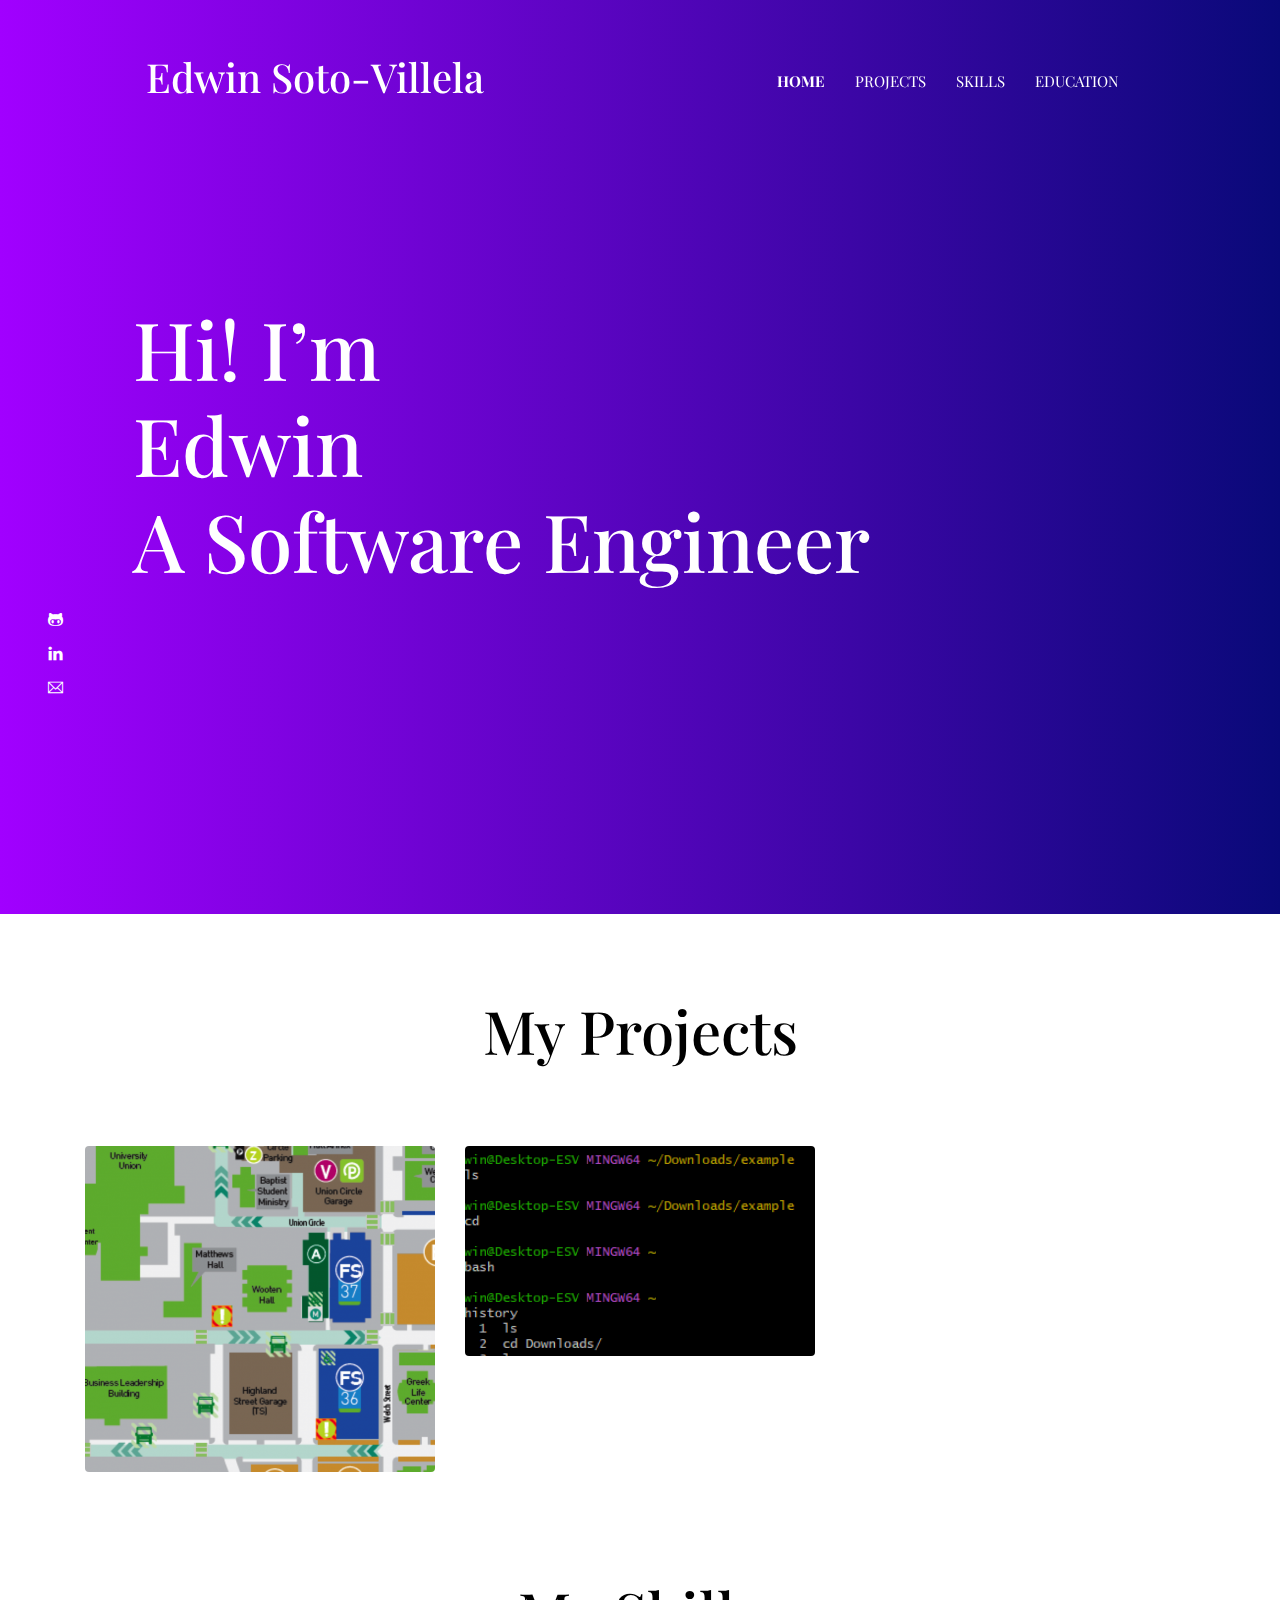
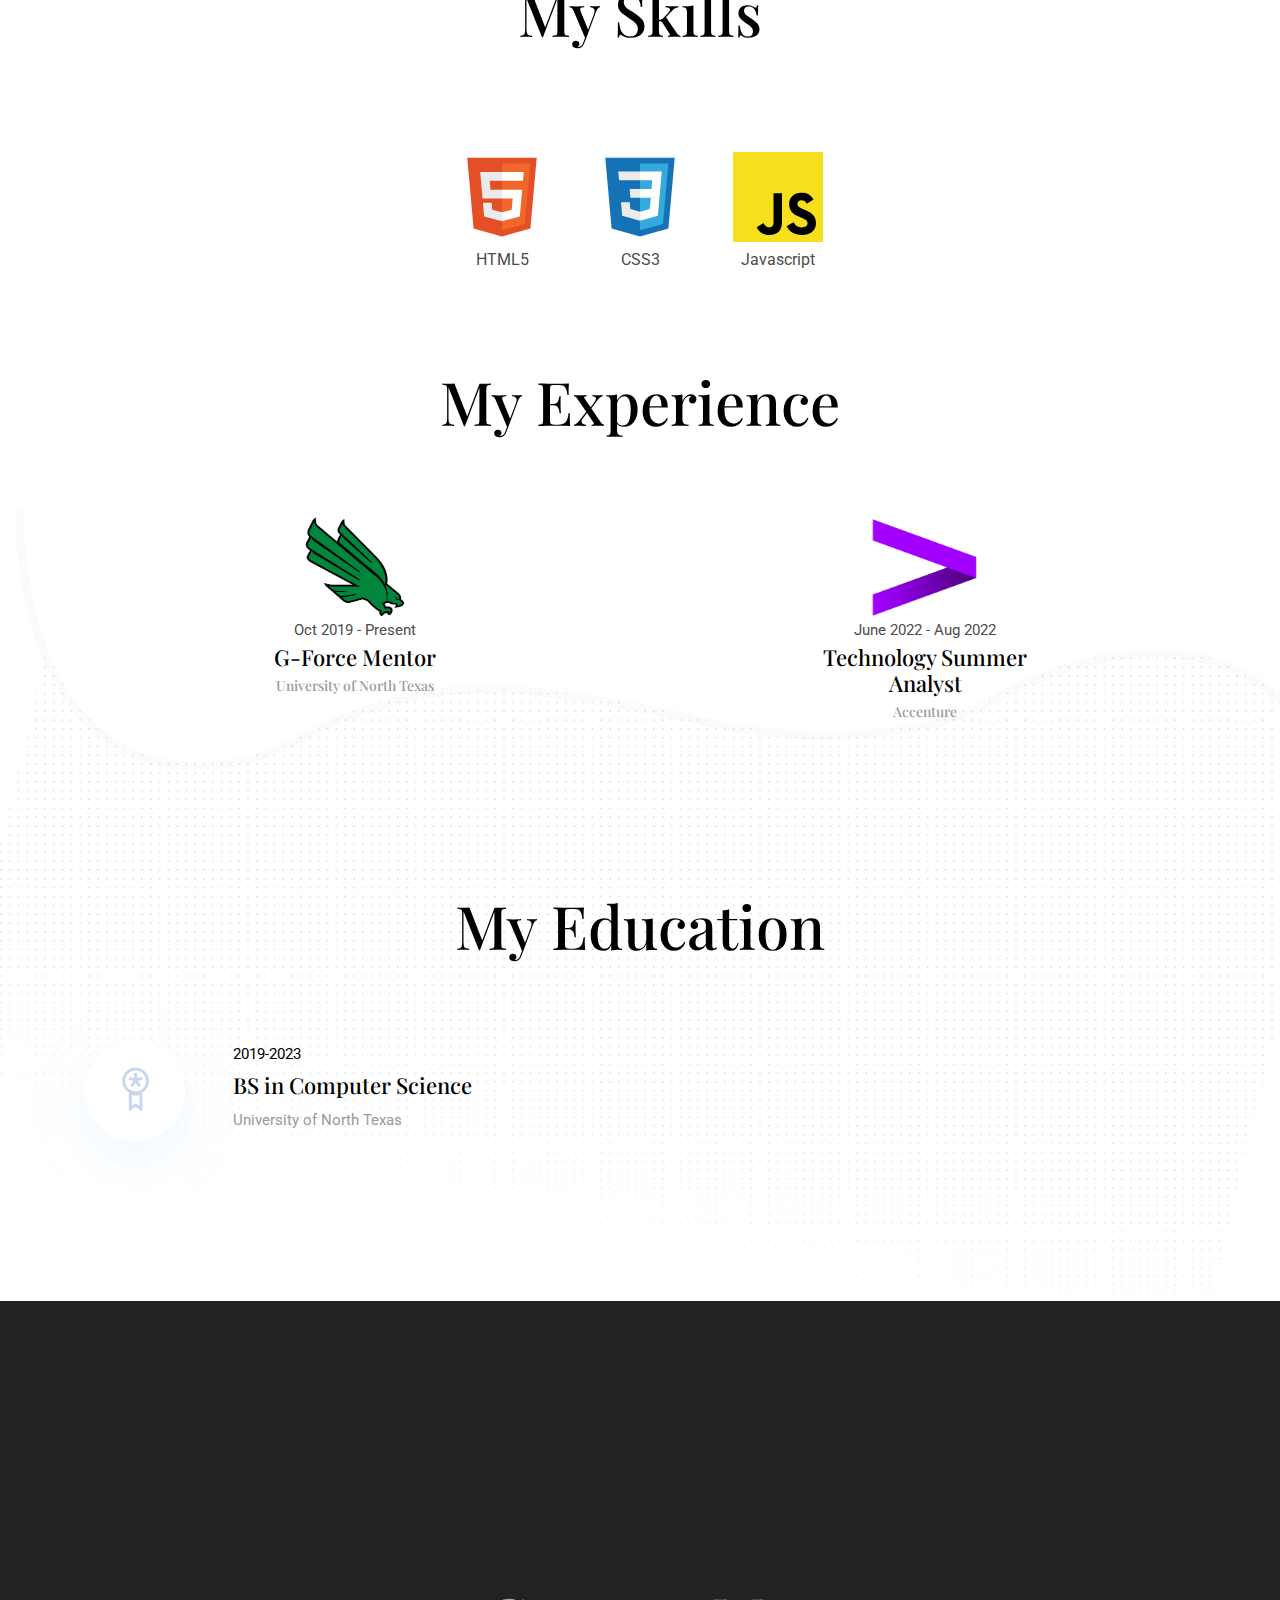
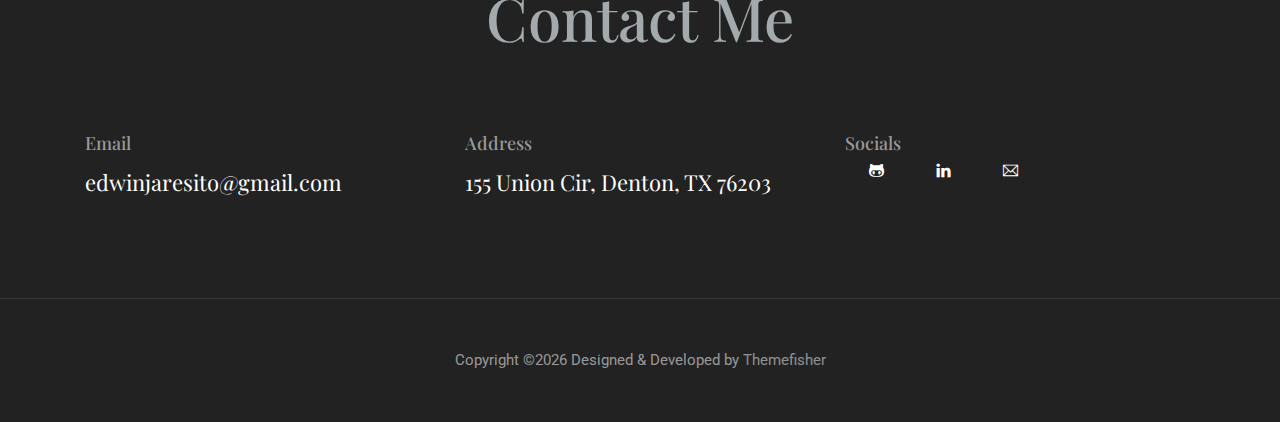
==== commit d1499ec6: "changed content inside of repo" ====
--- a/theme/index.html
+++ b/theme/index.html
@@ -1,19 +1,11 @@
 <!DOCTYPE html>
-
-<!--
- // WEBSITE: https://themefisher.com
- // TWITTER: https://twitter.com/themefisher
- // FACEBOOK: https://www.facebook.com/themefisher
- // GITHUB: https://github.com/themefisher/
--->
-
 <html lang="en">
 <head>
 
   <!-- Basic Page Needs
   ================================================== -->
   <meta charset="utf-8">
-  <title>Kross - Creative Portfolio Template</title>
+  <title>Edwin Soto-Villela | Software Engineer</title>
 
   <!-- Mobile Specific Metas
   ================================================== -->
@@ -27,7 +19,7 @@
   <meta name="theme-name" content="kross" />
   
   <!-- Favicon -->
-  <link rel="shortcut icon" type="image/x-icon" href="images/favicon.png" />
+  <link rel="shortcut icon" type="image/x-icon" href="images/icons/download.png" />
   
   <!-- ** Plugins Needed for the Project ** -->
   <!-- Bootstrap -->
@@ -46,7 +38,7 @@
 
 <header class="navigation fixed-top">
   <nav class="navbar navbar-expand-lg navbar-dark">
-    <a class="navbar-brand font-tertiary h3" href="index.html"><img src="images/logo.png" alt="Myself"></a>
+    <a class="navbar-brand font-tertiary h3" href="index.html">Edwin Soto-Villela</a>
     <button class="navbar-toggler" type="button" data-toggle="collapse" data-target="#navigation"
       aria-controls="navigation" aria-expanded="false" aria-label="Toggle navigation">
       <span class="navbar-toggler-icon"></span>
@@ -58,16 +50,13 @@
           <a class="nav-link" href="index.html">Home</a>
         </li>
         <li class="nav-item">
-          <a class="nav-link" href="about.html">about</a>
+          <a class="nav-link" href="#projects">Projects</a>
         </li>
         <li class="nav-item">
-          <a class="nav-link" href="blog.html">Blog</a>
+          <a class="nav-link" href="#skills">Skills</a>
         </li>
         <li class="nav-item">
-          <a class="nav-link" href="portfolio.html">Portfolio</a>
-        </li>
-        <li class="nav-item">
-          <a class="nav-link" href="contact.html">Contact</a>
+          <a class="nav-link" href="#education">Education</a>
         </li>
       </ul>
     </div>
@@ -79,152 +68,141 @@
   <div class="container">
     <div class="row">
       <div class="col-lg-11 mx-auto">
-        <h1 class="text-white font-tertiary">Hi! I’m <br> Christoher <br> UX designer</h1>
-      </div>
-    </div>
-  </div>
-  <div class="layer-bg w-100">
-    <img class="img-fluid w-100" src="images/illustrations/leaf-bg.png" alt="bg-shape">
-  </div>
-  <div class="layer" id="l2">
-    <img src="images/illustrations/dots-cyan.png" alt="bg-shape">
-  </div>
-  <div class="layer" id="l3">
-    <img src="images/illustrations/leaf-orange.png" alt="bg-shape">
-  </div>
-  <div class="layer" id="l4">
-    <img src="images/illustrations/dots-orange.png" alt="bg-shape">
-  </div>
-  <div class="layer" id="l5">
-    <img src="images/illustrations/leaf-yellow.png" alt="bg-shape">
-  </div>
-  <div class="layer" id="l6">
-    <img src="images/illustrations/leaf-cyan.png" alt="bg-shape">
-  </div>
-  <div class="layer" id="l7">
-    <img src="images/illustrations/dots-group-orange.png" alt="bg-shape">
-  </div>
-  <div class="layer" id="l8">
-    <img src="images/illustrations/leaf-pink-round.png" alt="bg-shape">
-  </div>
-  <div class="layer" id="l9">
-    <img src="images/illustrations/leaf-cyan-2.png" alt="bg-shape">
-  </div>
+        <h1 class="text-white font-tertiary">Hi! I’m <br> Edwin <br>A Software Engineer</h1>
+      </div>
+    </div>
+  </div>
+
   <!-- social icon -->
   <ul class="list-unstyled ml-5 mt-3 position-relative zindex-1">
-    <li class="mb-3"><a class="text-white" href="https://themefisher.com/"><i class="ti-facebook"></i></a></li>
-    <li class="mb-3"><a class="text-white" href="https://themefisher.com/"><i class="ti-instagram"></i></a></li>
-    <li class="mb-3"><a class="text-white" href="https://themefisher.com/"><i class="ti-dribbble"></i></a></li>
-    <li class="mb-3"><a class="text-white" href="https://themefisher.com/"><i class="ti-twitter"></i></a></li>
+    <li class="mb-3"><a class="text-white" href="https://github.com/edwinsoto88"><i class="ti-github"></i></a></li>
+    <li class="mb-3"><a class="text-white" href="https://www.linkedin.com/in/edwin-soto-villela/"><i class="ti-linkedin"></i></a></li>
+    <li class="mb-3"><a class="text-white" href="mailto: edwinjaresito@gmail.com"><i class="ti-email"></i></a></li>
   </ul>
   <!-- /social icon -->
 </section>
 <!-- /hero area -->
 
-<!-- about -->
-<section class="section">
+<!-- portfolio -->
+<section class="section" id="projects">
   <div class="container">
     <div class="row">
-      <div class="col-lg-10 mx-auto text-center">
-        <p class="font-secondary paragraph-lg text-dark">Lorem ipsum dolor sit amet, consectetur adipisicing elit, sed
-          do eiusmod tempor incididunt ut labore et dolore magna aliqua. Ut enim ad minim veniam, quis nostrud
-          exercitation ullamco laboris nisi ut aliquip ex ea commodo consequat. Duis aute irure dolor in reprehenderit
-          in voluptate velit esse cillum dolore eu fugiat nulla pariatur.</p>
-        <a href="about.html" class="btn btn-transparent">know more</a>
-      </div>
-    </div>
-  </div>
-</section>
-<!-- /about -->
+      <div class="col-12 text-center">
+        <h2 class="section-title">My Projects</h2>
+      </div>
+    </div>
+    <div class="row shuffle-wrapper">
+      <div class="col-lg-4 col-6 mb-4 shuffle-item">
+        <div class="position-relative rounded hover-wrapper">
+          <img src="images/portfolio/unt-eagle.png" alt="Eagle-Lyft" class="img-fluid rounded w-100">
+          <div class="hover-overlay">
+            <div class="hover-content">
+              <a class="btn btn-light btn-sm" href="https://github.com/edwinsoto88/Eagle-List-System">view project</a>
+            </div>
+          </div>
+        </div>
+      </div>
+      <div class="col-lg-4 col-6 mb-4 shuffle-item">
+        <div class="position-relative rounded hover-wrapper">
+          <img src="images/portfolio/bash-terminal.PNG" alt="Bash Terminal" class="img-fluid rounded w-100">
+          <div class="hover-overlay">
+            <div class="hover-content">
+              <a class="btn btn-light btn-sm" href="https://github.com/edwinsoto88/Bash-Terminal">view project</a>
+            </div>
+          </div>
+        </div>
+      </div>
+</section>
+<!-- /portfolio -->
 
 <!-- skills -->
-<section class="section">
+<section id="skills" class="skills">
+      <div class="col-12 text-center">
+        <h2 class="section-title">My Skills</h2>
+      </div>
+    <div class="skills-container">
+      
+      <ul class="skills-icons">
+        <li>
+          <svg xmlns="http://www.w3.org/2000/svg" xmlns:xlink="http://www.w3.org/1999/xlink" aria-hidden="true" focusable="false"
+            width="90px" height="90px" preserveAspectRatio="xMidYMid meet" viewBox="0 0 32 32" class="iconify"
+            data-icon="vscode-icons:file-type-html" data-inline="false" data-width="90px" data-height="90px"
+            style="transform: rotate(360deg);">
+            <path fill="#e44f26" d="M5.902 27.201L3.655 2h24.69l-2.25 25.197L15.985 30L5.902 27.201z"></path>
+            <path fill="#f1662a" d="m16 27.858l8.17-2.265l1.922-21.532H16v23.797z"></path>
+            <path fill="#ebebeb"
+              d="M16 13.407h-4.09l-.282-3.165H16V7.151H8.25l.074.83l.759 8.517H16v-3.091zm0 8.027l-.014.004l-3.442-.929l-.22-2.465H9.221l.433 4.852l6.332 1.758l.014-.004v-3.216z">
+            </path>
+            <path fill="#fff"
+              d="M15.989 13.407v3.091h3.806l-.358 4.009l-3.448.93v3.216l6.337-1.757l.046-.522l.726-8.137l.076-.83h-7.185zm0-6.256v3.091h7.466l.062-.694l.141-1.567l.074-.83h-7.743z">
+            </path>
+          </svg>
+          <span>HTML5</span>
+        </li>
+        <li>
+          <svg xmlns="http://www.w3.org/2000/svg" xmlns:xlink="http://www.w3.org/1999/xlink" aria-hidden="true" focusable="false"
+            width="90px" height="90px" preserveAspectRatio="xMidYMid meet" viewBox="0 0 32 32" class="iconify"
+            data-icon="vscode-icons:file-type-css" data-inline="false" data-width="90px" data-height="90px"
+            style="transform: rotate(360deg);">
+            <path fill="#1572b6" d="M5.902 27.201L3.656 2h24.688l-2.249 25.197L15.985 30L5.902 27.201z"></path>
+            <path fill="#33a9dc" d="m16 27.858l8.17-2.265l1.922-21.532H16v23.797z"></path>
+            <path fill="#fff" d="M16 13.191h4.09l.282-3.165H16V6.935h7.75l-.074.829l-.759 8.518H16v-3.091z"></path>
+            <path fill="#ebebeb" d="m16.019 21.218l-.014.004l-3.442-.93l-.22-2.465H9.24l.433 4.853l6.331 1.758l.015-.004v-3.216z">
+            </path>
+            <path fill="#fff" d="m19.827 16.151l-.372 4.139l-3.447.93v3.216l6.336-1.756l.047-.522l.537-6.007h-3.101z"></path>
+            <path fill="#ebebeb"
+              d="M16.011 6.935v3.091H8.545l-.062-.695l-.141-1.567l-.074-.829h7.743zM16 13.191v3.091h-3.399l-.062-.695l-.14-1.567l-.074-.829H16z">
+            </path>
+          </svg>
+          <span>CSS3</span>
+        </li>
+        <li>
+          <svg xmlns="http://www.w3.org/2000/svg" xmlns:xlink="http://www.w3.org/1999/xlink" aria-hidden="true" focusable="false"
+            width="90px" height="90px" preserveAspectRatio="xMidYMid meet" viewBox="0 0 256 256" class="iconify"
+            data-icon="logos:javascript" data-inline="false" data-width="90px" data-height="90px"
+            style="transform: rotate(360deg);">
+            <path fill="#F7DF1E" d="M0 0h256v256H0V0Z"></path>
+            <path
+              d="m67.312 213.932l19.59-11.856c3.78 6.701 7.218 12.371 15.465 12.371c7.905 0 12.89-3.092 12.89-15.12v-81.798h24.057v82.138c0 24.917-14.606 36.259-35.916 36.259c-19.245 0-30.416-9.967-36.087-21.996m85.07-2.576l19.588-11.341c5.157 8.421 11.859 14.607 23.715 14.607c9.969 0 16.325-4.984 16.325-11.858c0-8.248-6.53-11.17-17.528-15.98l-6.013-2.58c-17.357-7.387-28.87-16.667-28.87-36.257c0-18.044 13.747-31.792 35.228-31.792c15.294 0 26.292 5.328 34.196 19.247l-18.732 12.03c-4.125-7.389-8.591-10.31-15.465-10.31c-7.046 0-11.514 4.468-11.514 10.31c0 7.217 4.468 10.14 14.778 14.608l6.014 2.577c20.45 8.765 31.963 17.7 31.963 37.804c0 21.654-17.012 33.51-39.867 33.51c-22.339 0-36.774-10.654-43.819-24.574">
+            </path>
+          </svg>
+          <span>Javascript</span>
+        </li>
+      </ul>
+    </div>
+</section>
+<!-- /skills -->
+
+<!-- experience -->
+<section class="section" id="education">
+  <div class="container">
+    <div class="row justify-content-around">
+      <div class="col-lg-12 text-center">
+        <h2 class="section-title">My Experience</h2>
+      </div>
+      <div class="col-lg-3 col-md-4 text-center">
+        <img src="images/clients-logo/North_Texas_Mean_Green_logo.svg.png" alt="icon" width="100" height="100">
+        <p class="mb-0">Oct 2019 - Present</p>
+        <h4>G-Force Mentor</h4>
+        <h6 class="text-light">University of North Texas</h6>
+      </div>
+      <div class="col-lg-3 col-md-4 text-center">
+        <img src="images/clients-logo/Accenture-Emblem.png" alt="icon" width="200" height="100">
+        <p class="mb-0">June 2022 - Aug 2022</p>
+        <h4>Technology Summer Analyst</h4>
+        <h6 class="text-light">Accenture</h6>
+      </div>
+    </div>
+  </div>
+</section>
+<!-- ./experience -->
+
+<!-- education -->
+<section class="section position-relative">
   <div class="container">
     <div class="row">
       <div class="col-lg-12 text-center">
-        <h2 class="section-title">Skills</h2>
-      </div>
-      <div class="col-lg-3 col-sm-6 mb-4 mb-lg-0">
-        <div class="card shadow text-center">
-          <div class="position-relative rounded-top progress-wrapper" data-color="#fdb157">
-            <div class="wave" data-progress="90%"></div>
-          </div>
-          <div class="card-footer bg-white">
-            <h4 class="card-title">Web Design (90%)</h4>
-          </div>
-        </div>
-      </div>
-      <div class="col-lg-3 col-sm-6 mb-4 mb-lg-0">
-        <div class="card shadow text-center">
-          <div class="position-relative rounded-top progress-wrapper" data-color="#9473e6">
-            <div class="wave" data-progress="60%"></div>
-          </div>
-          <div class="card-footer bg-white">
-            <h4 class="card-title">Logo Design (60%)</h4>
-          </div>
-        </div>
-      </div>
-      <div class="col-lg-3 col-sm-6 mb-4 mb-lg-0">
-        <div class="card shadow text-center">
-          <div class="position-relative rounded-top progress-wrapper" data-color="#bdecf6">
-            <div class="wave" data-progress="80%"></div>
-          </div>
-          <div class="card-footer bg-white">
-            <h4 class="card-title">After Effects (80%)</h4>
-          </div>
-        </div>
-      </div>
-      <div class="col-lg-3 col-sm-6 mb-4 mb-lg-0">
-        <div class="card shadow text-center">
-          <div class="position-relative rounded-top progress-wrapper" data-color="#ffbcaa">
-            <div class="wave" data-progress="70%"></div>
-          </div>
-          <div class="card-footer bg-white">
-            <h4 class="card-title">Web App (70%)</h4>
-          </div>
-        </div>
-      </div>
-    </div>
-  </div>
-</section>
-<!-- /skills -->
-
-<!-- experience -->
-<section class="section">
-  <div class="container">
-    <div class="row justify-content-around">
-      <div class="col-lg-12 text-center">
-        <h2 class="section-title">Experience</h2>
-      </div>
-      <div class="col-lg-3 col-md-4 text-center">
-        <img src="images/experience/icon-1.png" alt="icon">
-        <p class="mb-0">Jan 2007 - Feb 2009</p>
-        <h4>Junior UX Designer</h4>
-        <h6 class="text-light">WEBEX</h6>
-      </div>
-      <div class="col-lg-3 col-md-4 text-center">
-        <img src="images/experience/icon-2.png" alt="icon">
-        <p class="mb-0">Mar 2009 - Aug 2014</p>
-        <h4>UX & UI Designer</h4>
-        <h6 class="text-light">AUGMEDIX</h6>
-      </div>
-      <div class="col-lg-3 col-md-4 text-center">
-        <img src="images/experience/icon-3.png" alt="icon">
-        <p class="mb-0">Sep 2014 - Present</p>
-        <h4>Senior UI Designer</h4>
-        <h6 class="text-light">THEMEFISHER</h6>
-      </div>
-    </div>
-  </div>
-</section>
-<!-- ./experience -->
-
-<!-- education -->
-<section class="section position-relative">
-  <div class="container">
-    <div class="row">
-      <div class="col-lg-12 text-center">
-        <h2 class="section-title">Education</h2>
+        <h2 class="section-title">My Education</h2>
       </div>
       <div class="col-lg-6 col-md-6 mb-80">
         <div class="d-flex">
@@ -232,45 +210,9 @@
             <i class="ti-medall icon icon-light icon-bg bg-white shadow rounded-circle d-block"></i>
           </div>
           <div>
-            <p class="text-dark mb-1">2006</p>
-            <h4>Marters in UX Design</h4>
-            <p class="mb-0 text-light">Masassusets Institute of Technology</p>
-          </div>
-        </div>
-      </div>
-      <div class="col-lg-6 col-md-6 mb-80">
-        <div class="d-flex">
-          <div class="mr-lg-5 mr-3">
-            <i class="ti-medall icon icon-light icon-bg bg-white shadow rounded-circle d-block"></i>
-          </div>
-          <div>
-            <p class="text-dark mb-1">2004</p>
-            <h4>Honours in Fine Arts</h4>
-            <p class="mb-0 text-light">Harvard University</p>
-          </div>
-        </div>
-      </div>
-      <div class="col-lg-6 col-md-6 mb-80">
-        <div class="d-flex">
-          <div class="mr-lg-5 mr-3">
-            <i class="ti-medall icon icon-light icon-bg bg-white shadow rounded-circle d-block"></i>
-          </div>
-          <div>
-            <p class="text-dark mb-1">2000</p>
-            <h4>Higher Secondary Certificat</h4>
-            <p class="mb-0 text-light">Cardiff School</p>
-          </div>
-        </div>
-      </div>
-      <div class="col-lg-6 col-md-6 mb-80">
-        <div class="d-flex">
-          <div class="mr-lg-5 mr-3">
-            <i class="ti-medall icon icon-light icon-bg bg-white shadow rounded-circle d-block"></i>
-          </div>
-          <div>
-            <p class="text-dark mb-1">1998</p>
-            <h4>Secondary School Certificate</h4>
-            <p class="mb-0 text-light">Cardiff School</p>
+            <p class="text-dark mb-1">2019-2023</p>
+            <h4>BS in Computer Science</h4>
+            <p class="mb-0 text-light">University of North Texas</p>
           </div>
         </div>
       </div>
@@ -281,302 +223,32 @@
 </section>
 <!-- /education -->
 
-<!-- services -->
-<section class="section">
-  <div class="container">
-    <div class="row">
-      <div class="col-12 text-center">
-        <h2 class="section-title">Services</h2>
-      </div>
-      <div class="col-md-4 mb-4 mb-md-0">
-        <div class="card hover-shadow shadow">
-          <div class="card-body text-center px-4 py-5">
-            <i class="ti-palette icon mb-5 d-inline-block"></i>
-            <h4 class="mb-4">UI Design</h4>
-            <p>Lorem ipsum dolor sit amet, consectetur adipisicing elit, sed do eiusmod tempor incididunt ut labore et
-              dolore magna aliqua.</p>
-          </div>
-        </div>
-      </div>
-      <div class="col-md-4 mb-4 mb-md-0">
-        <div class="card active-bg-primary hover-shadow shadow">
-          <div class="card-body text-center px-4 py-5">
-            <i class="ti-vector icon mb-5 d-inline-block"></i>
-            <h4 class="mb-4">UX Design</h4>
-            <p>Lorem ipsum dolor sit amet, consectetur adipisicing elit, sed do eiusmod tempor incididunt ut labore et
-              dolore magna aliqua.</p>
-          </div>
-        </div>
-      </div>
-      <div class="col-md-4 mb-4 mb-md-0">
-        <div class="card hover-shadow shadow">
-          <div class="card-body text-center px-4 py-5">
-            <i class="ti-panel icon mb-5 d-inline-block"></i>
-            <h4 class="mb-4">Interaction Design</h4>
-            <p>Lorem ipsum dolor sit amet, consectetur adipisicing elit, sed do eiusmod tempor incididunt ut labore et
-              dolore magna aliqua.</p>
-          </div>
-        </div>
-      </div>
-    </div>
-  </div>
-</section>
-<!-- /services -->
-
-<!-- portfolio -->
-<section class="section">
-  <div class="container">
-    <div class="row">
-      <div class="col-12 text-center">
-        <h2 class="section-title">Portfolio</h2>
-      </div>
-    </div>
-    <div class="row shuffle-wrapper">
-      <div class="col-lg-4 col-6 mb-4 shuffle-item">
-        <div class="position-relative rounded hover-wrapper">
-          <img src="images/portfolio/item-1.png" alt="portfolio-image" class="img-fluid rounded w-100">
-          <div class="hover-overlay">
-            <div class="hover-content">
-              <a class="btn btn-light btn-sm" href="#!">view project</a>
-            </div>
-          </div>
-        </div>
-      </div>
-      <div class="col-lg-4 col-6 mb-4 shuffle-item">
-        <div class="position-relative rounded hover-wrapper">
-          <img src="images/portfolio/item-2.png" alt="portfolio-image" class="img-fluid rounded w-100">
-          <div class="hover-overlay">
-            <div class="hover-content">
-              <a class="btn btn-light btn-sm" href="#!">view project</a>
-            </div>
-          </div>
-        </div>
-      </div>
-      <div class="col-lg-4 col-6 mb-4 shuffle-item">
-        <div class="position-relative rounded hover-wrapper">
-          <img src="images/portfolio/item-3.png" alt="portfolio-image" class="img-fluid rounded w-100">
-          <div class="hover-overlay">
-            <div class="hover-content">
-              <a class="btn btn-light btn-sm" href="#!">view project</a>
-            </div>
-          </div>
-        </div>
-      </div>
-      <div class="col-lg-4 col-6 mb-4 shuffle-item">
-        <div class="position-relative rounded hover-wrapper">
-          <img src="images/portfolio/item-4.png" alt="portfolio-image" class="img-fluid rounded w-100">
-          <div class="hover-overlay">
-            <div class="hover-content">
-              <a class="btn btn-light btn-sm" href="#!">view project</a>
-            </div>
-          </div>
-        </div>
-      </div>
-      <div class="col-lg-4 col-6 mb-4 shuffle-item">
-        <div class="position-relative rounded hover-wrapper">
-          <img src="images/portfolio/item-5.png" alt="portfolio-image" class="img-fluid rounded w-100">
-          <div class="hover-overlay">
-            <div class="hover-content">
-              <a class="btn btn-light btn-sm" href="#!">view project</a>
-            </div>
-          </div>
-        </div>
-      </div>
-    </div>
-  </div>
-</section>
-<!-- /portfolio -->
-
-<!-- testimonial -->
-<section class="section bg-primary position-relative testimonial-bg-shapes">
-  <div class="container">
-    <div class="row">
-      <div class="col-12 text-center">
-        <h2 class="section-title text-white mb-5">Testimonials</h2>
-      </div>
-      <div class="col-lg-10 mx-auto testimonial-slider">
-        <!-- slider-item -->
-        <div class="text-center testimonial-content">
-          <i class="ti-quote-right text-white icon mb-4 d-inline-block"></i>
-          <p class="text-white mb-4">Lorem ipsum dolor sit amet, consectetur adipisicing elit, sed do eiusmod tempor
-            incididunt ut labore et dolore magna aliqua. Ut enim ad minim veniam, <strong>quis nostrud exercitation
-              ullamco laboris nisi ut aliquip ex ea commodo consequat.</strong> Duis aute irure dolor in reprehenderit
-            in voluptate velit esse cillum dolore eu fugiat nulla pariatur.</p>
-          <img class="img-fluid rounded-circle mb-4 d-inline-block" src="images/testimonial/client-1.png"
-            alt="client-image">
-          <h4 class="text-white">Jesica Gomez</h4>
-          <h6 class="text-light mb-4">CEO, Funder</h6>
-        </div>
-        <!-- slider-item -->
-        <div class="text-center testimonial-content">
-          <i class="ti-quote-right text-white icon mb-4 d-inline-block"></i>
-          <p class="text-white mb-4">Lorem ipsum dolor sit amet, consectetur adipisicing elit, sed do eiusmod tempor
-            incididunt ut labore et dolore magna aliqua. Ut enim ad minim veniam, <strong>quis nostrud exercitation
-              ullamco
-              laboris nisi ut aliquip ex ea commodo consequat.</strong> Duis aute irure dolor in reprehenderit in
-            voluptate velit
-            esse cillum dolore eu fugiat nulla pariatur.</p>
-          <img class="img-fluid rounded-circle mb-4 d-inline-block" src="images/testimonial/client-1.png"
-            alt="client-image">
-          <h4 class="text-white">Jesica Gomez</h4>
-          <h6 class="text-light mb-4">CEO, Funder</h6>
-        </div>
-        <!-- slider-item -->
-        <div class="text-center testimonial-content">
-          <i class="ti-quote-right text-white icon mb-4 d-inline-block"></i>
-          <p class="text-white mb-4">Lorem ipsum dolor sit amet, consectetur adipisicing elit, sed do eiusmod tempor
-            incididunt ut labore et dolore magna aliqua. Ut enim ad minim veniam, <strong>quis nostrud exercitation
-              ullamco
-              laboris nisi ut aliquip ex ea commodo consequat.</strong> Duis aute irure dolor in reprehenderit in
-            voluptate velit
-            esse cillum dolore eu fugiat nulla pariatur.</p>
-          <img class="img-fluid rounded-circle mb-4 d-inline-block" src="images/testimonial/client-1.png"
-            alt="client-image">
-          <h4 class="text-white">Jesica Gomez</h4>
-          <h6 class="text-light mb-4">CEO, Funder</h6>
-        </div>
-      </div>
-    </div>
-  </div>
-  <!-- bg shapes -->
-  <img src="images/backgrounds/map.png" alt="map" class="img-fluid bg-map">
-  <img src="images/illustrations/dots-group-v.png" alt="bg-shape" class="img-fluid bg-shape-1">
-  <img src="images/illustrations/leaf-orange.png" alt="bg-shape" class="img-fluid bg-shape-2">
-  <img src="images/illustrations/dots-group-sm.png" alt="bg-shape" class="img-fluid bg-shape-3">
-  <img src="images/illustrations/leaf-pink-round.png" alt="bg-shape" class="img-fluid bg-shape-4">
-  <img src="images/illustrations/leaf-cyan.png" alt="bg-shape" class="img-fluid bg-shape-5">
-</section>
-<!-- /testimonial -->
-
-<!-- client logo slider -->
-<section class="section pb-0">
-  <div class="container">
-    <div class="client-logo-slider d-flex align-items-center">
-      <a href="contact.html" class="text-center d-block outline-0 p-4"><img class="d-unset img-fluid"
-          src="images/clients-logo/client-logo-1.png" alt="client-logo"></a>
-      <a href="contact.html" class="text-center d-block outline-0 p-4"><img class="d-unset img-fluid"
-          src="images/clients-logo/client-logo-2.png" alt="client-logo"></a>
-      <a href="contact.html" class="text-center d-block outline-0 p-4"><img class="d-unset img-fluid"
-          src="images/clients-logo/client-logo-3.png" alt="client-logo"></a>
-      <a href="contact.html" class="text-center d-block outline-0 p-4"><img class="d-unset img-fluid"
-          src="images/clients-logo/client-logo-4.png" alt="client-logo"></a>
-      <a href="contact.html" class="text-center d-block outline-0 p-4"><img class="d-unset img-fluid"
-          src="images/clients-logo/client-logo-5.png" alt="client-logo"></a>
-      <a href="contact.html" class="text-center d-block outline-0 p-4"><img class="d-unset img-fluid"
-          src="images/clients-logo/client-logo-1.png" alt="client-logo"></a>
-      <a href="contact.html" class="text-center d-block outline-0 p-4"><img class="d-unset img-fluid"
-          src="images/clients-logo/client-logo-2.png" alt="client-logo"></a>
-      <a href="contact.html" class="text-center d-block outline-0 p-4"><img class="d-unset img-fluid"
-          src="images/clients-logo/client-logo-3.png" alt="client-logo"></a>
-      <a href="contact.html" class="text-center d-block outline-0 p-4"><img class="d-unset img-fluid"
-          src="images/clients-logo/client-logo-4.png" alt="client-logo"></a>
-      <a href="contact.html" class="text-center d-block outline-0 p-4"><img class="d-unset img-fluid"
-          src="images/clients-logo/client-logo-5.png" alt="client-logo"></a>
-    </div>
-  </div>
-</section>
-<!-- /client logo slider -->
-
-<!-- blog -->
-<section class="section">
-  <div class="container">
-    <div class="row">
-      <div class="col-12 text-center">
-        <h2 class="section-title">Blogs</h2>
-      </div>
-      <div class="col-lg-4 col-sm-6 mb-4 mb-lg-0">
-        <article class="card shadow">
-          <img class="rounded card-img-top" src="images/blog/post-3.jpg" alt="post-thumb">
-          <div class="card-body">
-            <h4 class="card-title"><a class="text-dark" href="blog-single.html">Amazon increase income 1.5 Million</a>
-            </h4>
-            <p class="cars-text">Lorem ipsum dolor sit amet, consectetur adipisicing elit, sed do eiusmod tempor
-              incididunt ut labore et
-              dolore magna aliqua.</p>
-            <a href="blog-single.html" class="btn btn-xs btn-primary">Read More</a>
-          </div>
-        </article>
-      </div>
-      <div class="col-lg-4 col-sm-6 mb-4 mb-lg-0">
-        <article class="card shadow">
-          <img class="rounded card-img-top" src="images/blog/post-4.jpg" alt="post-thumb">
-          <div class="card-body">
-            <h4 class="card-title"><a class="text-dark" href="blog-single.html">Amazon increase income 1.5 Million</a>
-            </h4>
-            <p class="cars-text">Lorem ipsum dolor sit amet, consectetur adipisicing elit, sed do eiusmod tempor
-              incididunt ut labore et
-              dolore magna aliqua.</p>
-            <a href="blog-single.html" class="btn btn-xs btn-primary">Read More</a>
-          </div>
-        </article>
-      </div>
-      <div class="col-lg-4 col-sm-6 mb-4 mb-lg-0">
-        <article class="card shadow">
-          <img class="rounded card-img-top" src="images/blog/post-2.jpg" alt="post-thumb">
-          <div class="card-body">
-            <h4 class="card-title"><a class="text-dark" href="blog-single.html">Amazon increase income 1.5 Million</a>
-            </h4>
-            <p class="cars-text">Lorem ipsum dolor sit amet, consectetur adipisicing elit, sed do eiusmod tempor
-              incididunt ut labore et
-              dolore magna aliqua.</p>
-            <a href="blog-single.html" class="btn btn-xs btn-primary">Read More</a>
-          </div>
-        </article>
-      </div>
-    </div>
-  </div>
-</section>
-<!-- /blog -->
-
-<!-- contact -->
-<section class="section section-on-footer" data-background="images/backgrounds/bg-dots.png">
-  <div class="container">
-    <div class="row">
-      <div class="col-12 text-center">
-        <h2 class="section-title">Contact Info</h2>
-      </div>
-      <div class="col-lg-8 mx-auto">
-        <div class="bg-white rounded text-center p-5 shadow-down">
-          <h4 class="mb-80">Contact Form</h4>
-          <form action="#" class="row">
-            <div class="col-md-6">
-              <input type="text" id="name" name="name" placeholder="Full Name" class="form-control px-0 mb-4" required>
-            </div>
-            <div class="col-md-6">
-              <input type="email" id="email" name="email" placeholder="Email Address" class="form-control px-0 mb-4" required>
-            </div>
-            <div class="col-12">
-              <textarea name="message" id="message" class="form-control px-0 mb-4"
-                placeholder="Type Message Here" required></textarea>
-            </div>
-            <div class="col-lg-6 col-10 mx-auto">
-              <button class="btn btn-primary w-100">send</button>
-            </div>
-          </form>
-        </div>
-      </div>
-    </div>
-  </div>
-</section>
-<!-- /contact -->
 
 <!-- footer -->
 <footer class="bg-dark footer-section">
   <div class="section">
     <div class="container">
       <div class="row">
+        <div class="col-lg-12 text-center">
+          <h2 class="section-title" style="color:#a2aaad;">Contact Me</h2>
+        </div>
         <div class="col-md-4">
           <h5 class="text-light">Email</h5>
-          <p class="text-white paragraph-lg font-secondary">steve.fruits@email.com</p>
-        </div>
-        <div class="col-md-4">
-          <h5 class="text-light">Phone</h5>
-          <p class="text-white paragraph-lg font-secondary">+880 2544 658 256</p>
-        </div>
+          <p class="text-white paragraph-lg font-secondary">edwinjaresito@gmail.com</p>
+        </div>
+
         <div class="col-md-4">
           <h5 class="text-light">Address</h5>
-          <p class="text-white paragraph-lg font-secondary">125/A, CA Commercial Area, California, USA</p>
-        </div>
+          <p class="text-white paragraph-lg font-secondary">155 Union Cir, Denton, TX 76203</p>
+        </div>
+
+        <div class="col-md-3">
+          <h5 class="text-light">Socials</h5>
+          <a class="text-white p-md-4" href="https://github.com/edwinsoto88"><i class="ti-github"></i></a>
+          <a class="text-white p-md-4" href="https://www.linkedin.com/in/edwin-soto-villela/"><i class="ti-linkedin"></i></a>
+          <a class="text-white p-md-4" href="mailto: edwinjaresito@gmail.com"><i class="ti-email"></i></a>
+        </div>
+
       </div>
     </div>
   </div>
--- a/theme/css/style.css
+++ b/theme/css/style.css
@@ -15,54 +15,69 @@
   color: #4c4c4c;
 }
 
-p, .paragraph {
+p,
+.paragraph {
   font-weight: 400;
   color: #4c4c4c;
   font-size: 15px;
   line-height: 1.8;
   font-family: "Roboto", sans-serif;
 }
-p-lg, .paragraph-lg {
+p-lg,
+.paragraph-lg {
   font-size: 22px;
 }
 
-h1, h2, h3, h4, h5, h6 {
+h1,
+h2,
+h3,
+h4,
+h5,
+h6 {
   color: #000;
   font-family: "Playfair Display", serif;
   line-height: 1.2;
 }
 
-h1, .h1 {
+h1,
+.h1 {
   font-size: 80px;
 }
 @media (max-width: 991px) {
-  h1, .h1 {
+  h1,
+  .h1 {
     font-size: 65px;
   }
 }
 
-h2, .h2 {
+h2,
+.h2 {
   font-size: 60px;
 }
 @media (max-width: 991px) {
-  h2, .h2 {
+  h2,
+  .h2 {
     font-size: 50px;
   }
 }
 
-h3, .h3 {
+h3,
+.h3 {
   font-size: 40px;
 }
 
-h4, .h4 {
+h4,
+.h4 {
   font-size: 22px;
 }
 
-h5, .h5 {
+h5,
+.h5 {
   font-size: 18px;
 }
 
-h6, .h6 {
+h6,
+.h6 {
   font-size: 14px;
 }
 
@@ -105,7 +120,8 @@
 .btn-primary:hover {
   background: #542cb7;
 }
-.btn-primary.focus, .btn-primary.active {
+.btn-primary.focus,
+.btn-primary.active {
   background: #542cb7 !important;
   box-shadow: none !important;
 }
@@ -115,7 +131,8 @@
   color: #41228e;
   font-weight: bold;
 }
-.btn-transparent:active, .btn-transparent:hover {
+.btn-transparent:active,
+.btn-transparent:hover {
   color: #41228e;
 }
 
@@ -228,7 +245,8 @@
 }
 
 .bg-primary {
-  background: #41228e !important;
+  background: rgb(161,0,255);
+  background: linear-gradient(90deg, rgba(161,0,255,1) 0%, rgba(9,9,121,1) 100%, rgba(0,0,0,1) 100%); !important;
 }
 
 .bg-gray {
@@ -506,7 +524,8 @@
   width: 100%;
   height: 100%;
 }
-.wave::before, .wave::after {
+.wave::before,
+.wave::after {
   content: "";
   position: absolute;
   width: 800px;
@@ -517,7 +536,7 @@
   border-radius: 45%;
   transform: translateX(-50%) rotate(0);
   -webkit-animation: rotate 6s linear infinite;
-          animation: rotate 6s linear infinite;
+  animation: rotate 6s linear infinite;
   z-index: 10;
 }
 .wave::after {
@@ -525,7 +544,7 @@
   background-color: rgba(255, 255, 255, 0.9);
   transform: translateX(-50%) rotate(0);
   -webkit-animation: rotate 10s linear -5s infinite;
-          animation: rotate 10s linear -5s infinite;
+  animation: rotate 10s linear -5s infinite;
   z-index: 20;
 }
 
@@ -832,3 +851,45 @@
   font-weight: bold;
 }
 /*# sourceMappingURL=style.css.map */
+
+.skills .skills-icons svg{
+  margin: 0.5rem;
+  width: 90px;
+}
+
+* {
+  margin:0;
+  padding: 0;
+  box-sizing: border-box;
+}
+
+svg:not(:root){
+  overflow: hidden;
+}
+
+.skills .skills-icons li{
+  transition: 0.3s;
+  display: flex;
+  flex-direction: column;
+  justify-content: center;
+  align-items: center;
+  font-size: 1rem;
+  margin: 1rem;
+}
+
+li{
+  text-align: -webkit-match-parent;
+}
+
+.skills .skills-icons {
+  list-style-type: none;
+  display: flex;
+  flex-wrap: wrap;
+  justify-content: center;
+  max-width: 1100px;
+  margin: 0 auto;
+}
+
+ul {
+  list-style-type: disc;
+}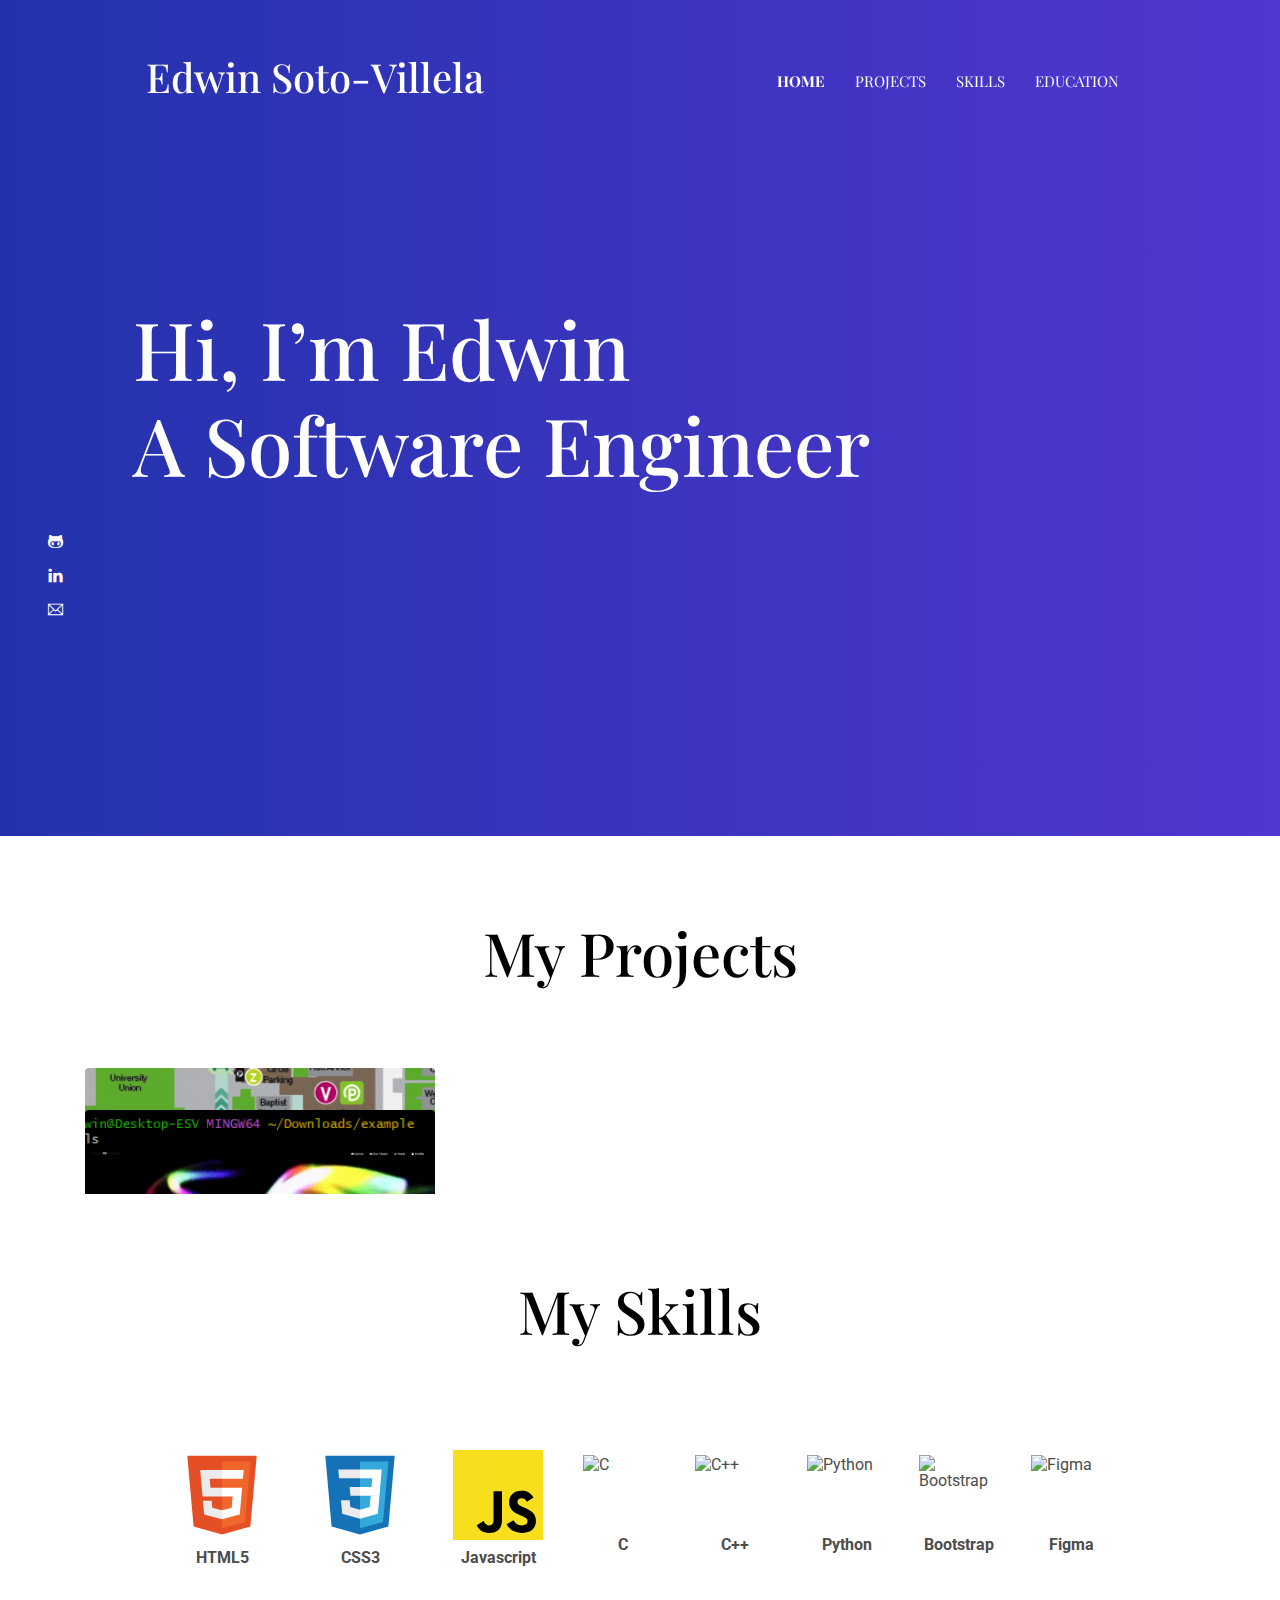
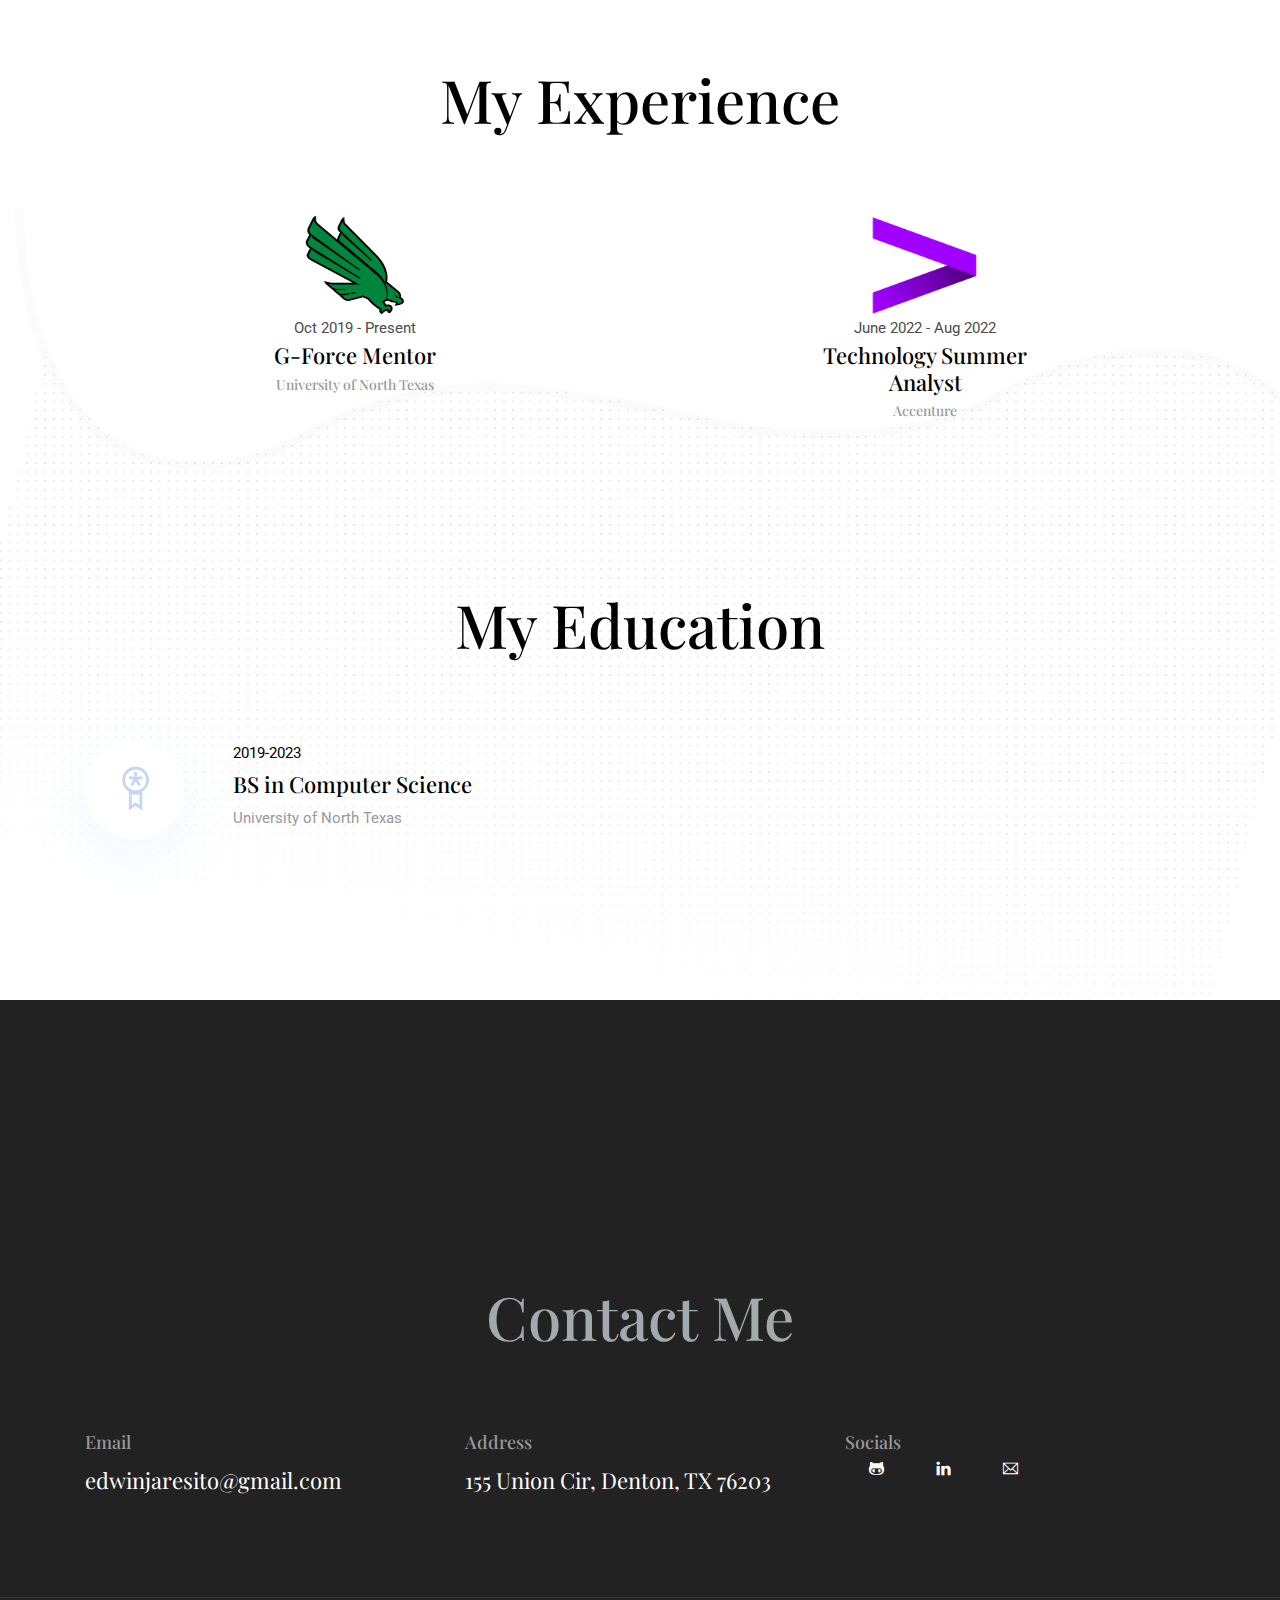
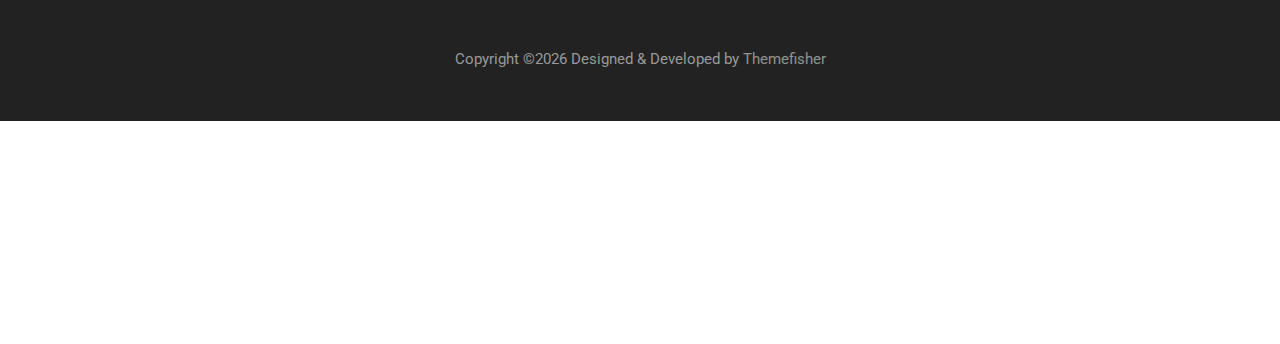
==== commit 7574866d: "updated website with content" ====
--- a/theme/index.html
+++ b/theme/index.html
@@ -68,7 +68,7 @@
   <div class="container">
     <div class="row">
       <div class="col-lg-11 mx-auto">
-        <h1 class="text-white font-tertiary">Hi! I’m <br> Edwin <br>A Software Engineer</h1>
+        <h1 class="text-white font-tertiary">Hi, I’m Edwin <br>A Software Engineer</h1></br></h1>
       </div>
     </div>
   </div>
@@ -112,6 +112,16 @@
           </div>
         </div>
       </div>
+      <div class="col-lg-4 col-6 mb-4 shuffle-item">
+        <div class="position-relative rounded hover-wrapper">
+          <img src="images/portfolio/ColorVision.PNG" alt="Bash Terminal" class="img-fluid rounded w-100">
+          <div class="hover-overlay">
+            <div class="hover-content">
+              <a class="btn btn-light btn-sm" href="https://github.com/edwinsoto88/color-vision">view project</a>
+            </div>
+          </div>
+        </div>
+      </div>
 </section>
 <!-- /portfolio -->
 
@@ -168,6 +178,32 @@
           </svg>
           <span>Javascript</span>
         </li>
+        <li>
+          <img src="https://raw.githubusercontent.com/danielcranney/readme-generator/main/public/icons/skills/c-colored.svg"
+            width="80" height="80" alt="C" style="max-width: 100%;">
+          <span>C</span>
+        </li>
+        <li>
+          <img
+            src="https://raw.githubusercontent.com/danielcranney/readme-generator/main/public/icons/skills/cplusplus-colored.svg"
+            width="80" height="80" alt="C++" style="max-width: 100%;">
+          <span>C++</span>
+        </li>
+        <li>
+          <img src="https://raw.githubusercontent.com/danielcranney/readme-generator/main/public/icons/skills/python-colored.svg"
+            width="80" height="80" alt="Python" style="max-width: 100%;">
+          <span>Python</span>
+        </li>
+        <li>
+            <img src="https://raw.githubusercontent.com/danielcranney/readme-generator/main/public/icons/skills/bootstrap-colored.svg"
+            width="80" height="80" alt="Bootstrap" style="max-width: 100%;">
+          <span>Bootstrap</span>
+        </li>
+        <li>
+          <img src="https://raw.githubusercontent.com/danielcranney/readme-generator/main/public/icons/skills/figma-colored.svg"
+            width="80" height="80" alt="Figma" style="max-width: 100%;">
+          <span>Figma</span>
+        </li>
       </ul>
     </div>
 </section>
@@ -181,13 +217,13 @@
         <h2 class="section-title">My Experience</h2>
       </div>
       <div class="col-lg-3 col-md-4 text-center">
-        <img src="images/clients-logo/North_Texas_Mean_Green_logo.svg.png" alt="icon" width="100" height="100">
+        <a href="https://outreach.unt.edu/home"><img src="images/clients-logo/North_Texas_Mean_Green_logo.svg.png" alt="icon" width="100" height="100"></a>
         <p class="mb-0">Oct 2019 - Present</p>
         <h4>G-Force Mentor</h4>
         <h6 class="text-light">University of North Texas</h6>
       </div>
       <div class="col-lg-3 col-md-4 text-center">
-        <img src="images/clients-logo/Accenture-Emblem.png" alt="icon" width="200" height="100">
+        <a href="https://www.accenture.com/us-en"><img src="images/clients-logo/Accenture-Emblem.png" alt="Accenture logo" width="200" height="100"></a>
         <p class="mb-0">June 2022 - Aug 2022</p>
         <h4>Technology Summer Analyst</h4>
         <h6 class="text-light">Accenture</h6>
--- a/theme/css/style.css
+++ b/theme/css/style.css
@@ -243,10 +243,19 @@
 .d-unset {
   display: unset !important;
 }
-
+:root{
+  --gradient: linear-gradient(90deg, rgba(54, 10, 126, 0.644) , rgba(153, 45, 241, 0.836), #ff02f270);
+}
 .bg-primary {
   background: rgb(161,0,255);
-  background: linear-gradient(90deg, rgba(161,0,255,1) 0%, rgba(9,9,121,1) 100%, rgba(0,0,0,1) 100%); !important;
+  background-image: var(--gradient);
+  background-size: 400%;
+  animation: bg-animation 20s infinite alternate;
+}
+
+@keyframes bg-animation {
+  0% {background-position: left;}
+  100% {background-position: right;}
 }
 
 .bg-gray {
@@ -892,4 +901,8 @@
 
 ul {
   list-style-type: disc;
+}
+
+span {
+  font-weight: bold;
 }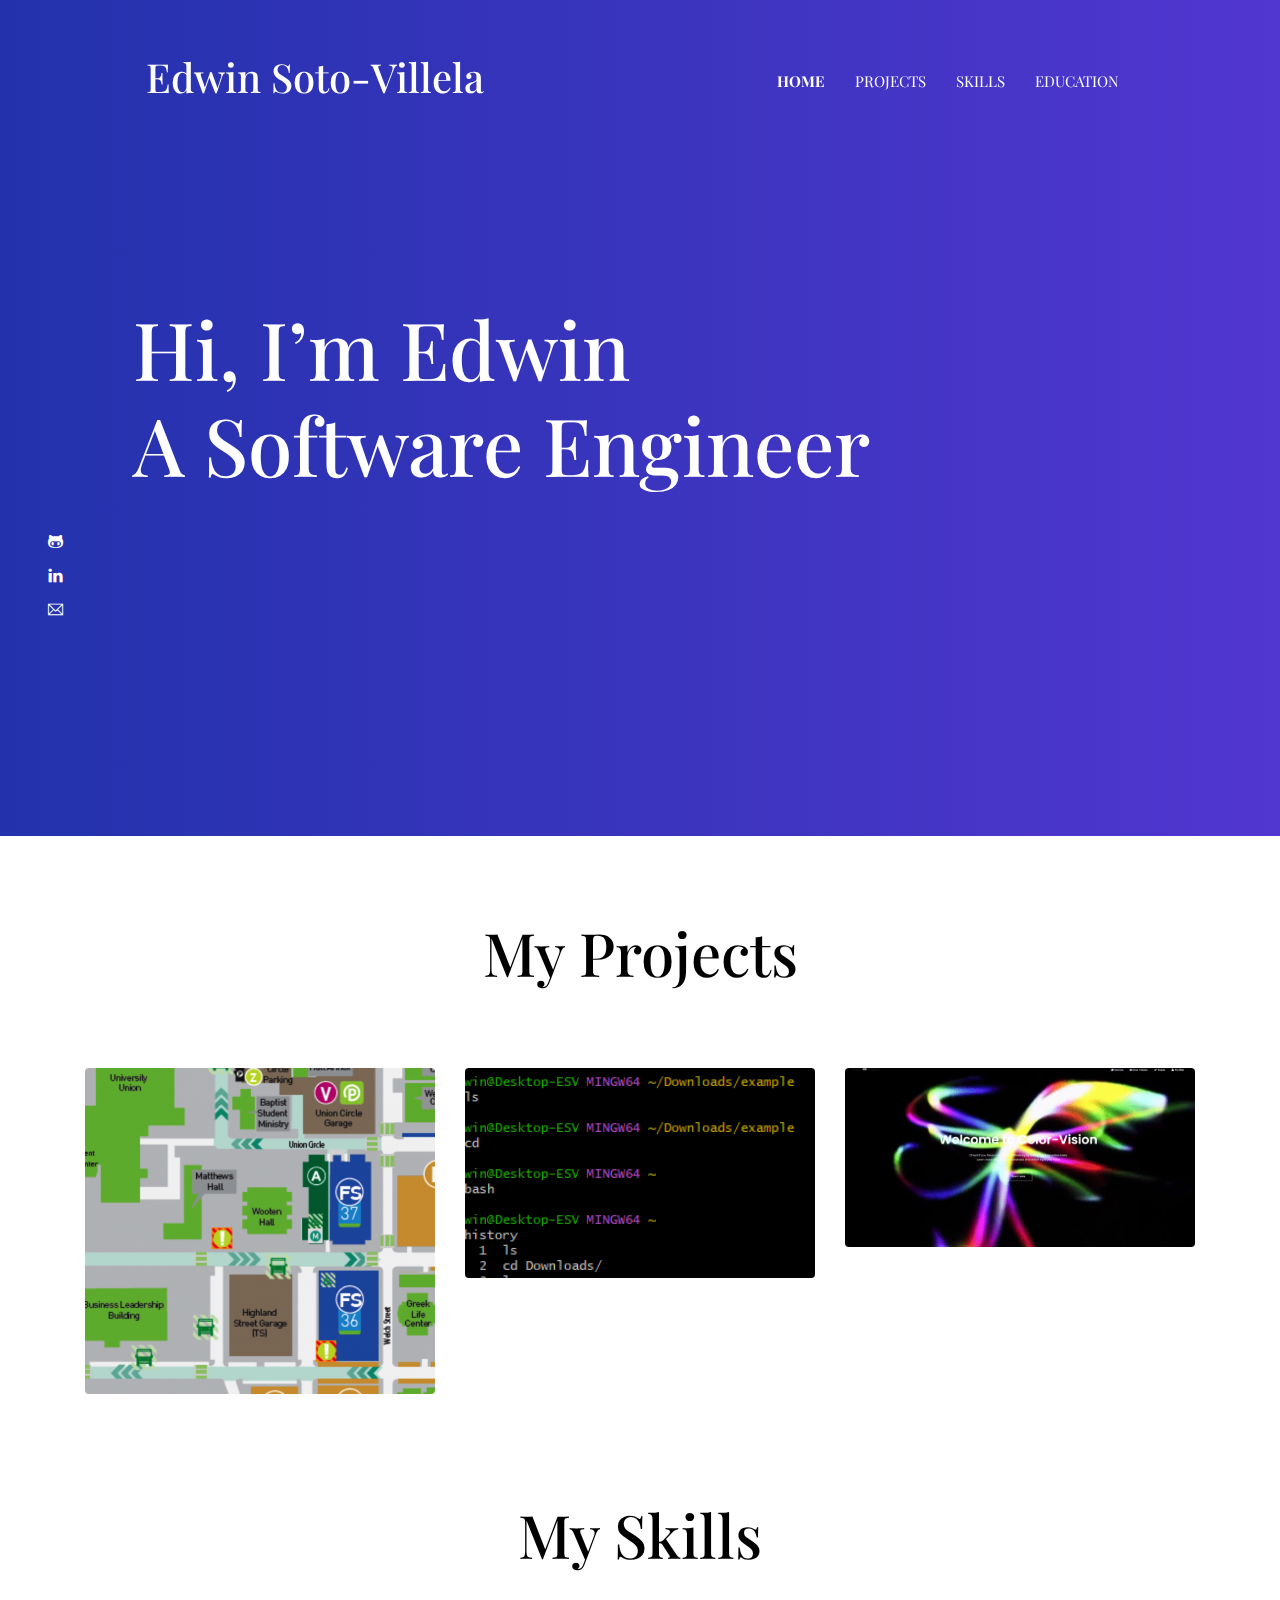
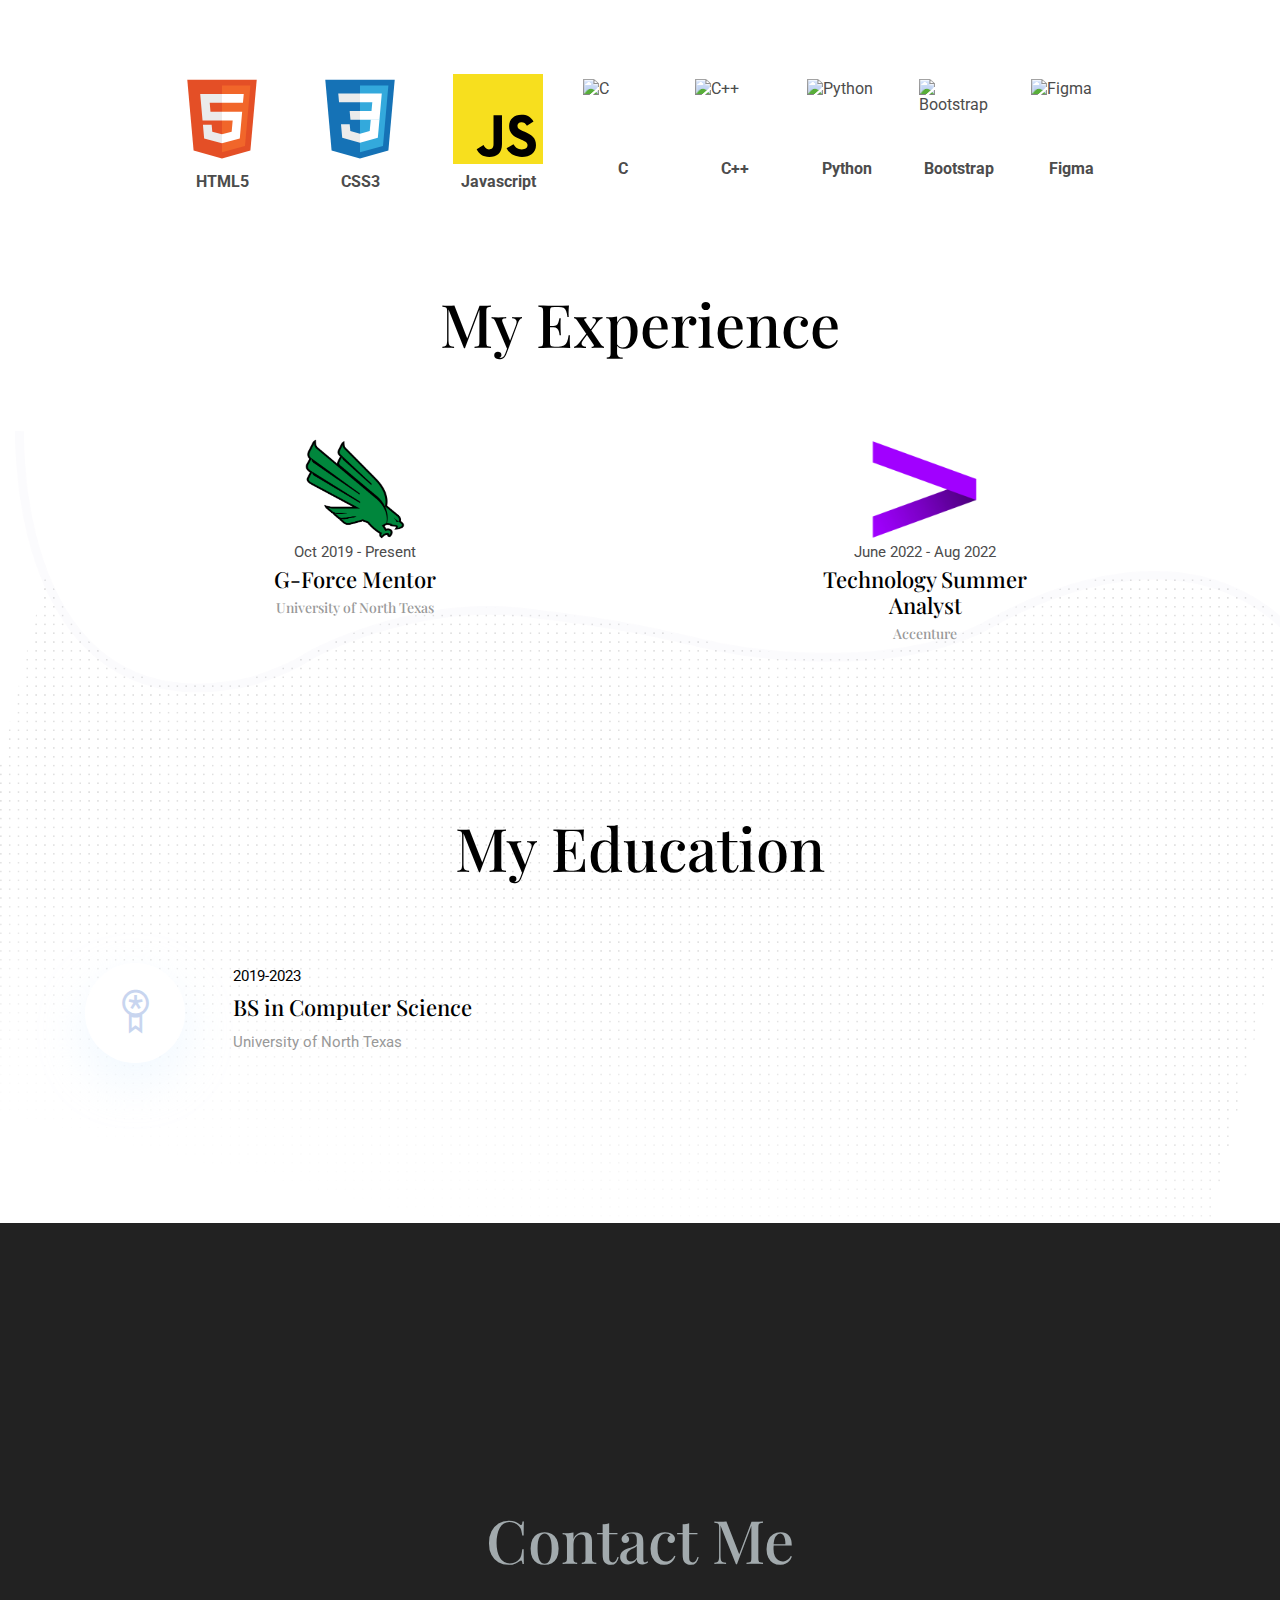
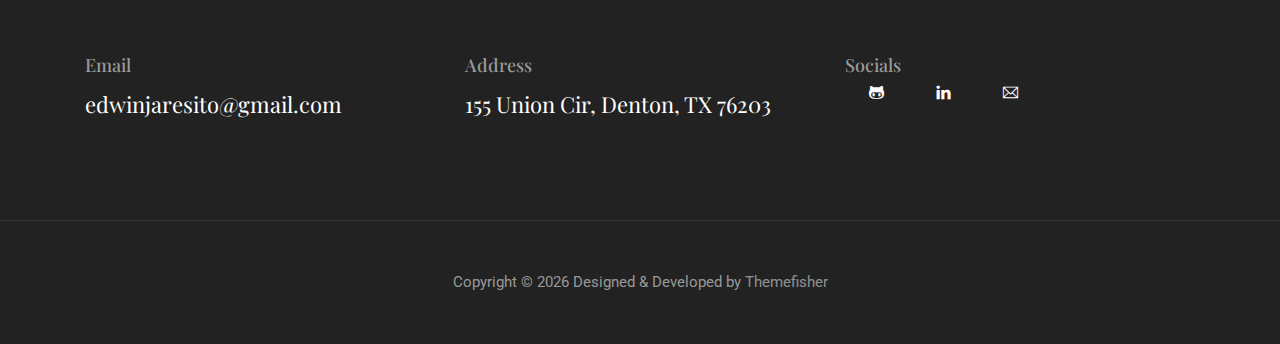
==== commit 8ac2972d: "made changes to website" ====
--- a/theme/index.html
+++ b/theme/index.html
@@ -1,5 +1,6 @@
 <!DOCTYPE html>
 <html lang="en">
+
 <head>
 
   <!-- Basic Page Needs
@@ -14,13 +15,13 @@
   <meta name="viewport" content="width=device-width, initial-scale=1.0, maximum-scale=5.0">
   <meta name="author" content="Themefisher">
   <meta name="generator" content="Themefisher Kross Template v1.0">
-  
+
   <!-- theme meta -->
   <meta name="theme-name" content="kross" />
-  
+
   <!-- Favicon -->
   <link rel="shortcut icon" type="image/x-icon" href="images/icons/download.png" />
-  
+
   <!-- ** Plugins Needed for the Project ** -->
   <!-- Bootstrap -->
   <link rel="stylesheet" href="plugins/bootstrap/bootstrap.min.css">
@@ -33,111 +34,113 @@
   <link href="css/style.css" rel="stylesheet">
 
 </head>
+
 <body>
-  
-
-<header class="navigation fixed-top">
-  <nav class="navbar navbar-expand-lg navbar-dark">
-    <a class="navbar-brand font-tertiary h3" href="index.html">Edwin Soto-Villela</a>
-    <button class="navbar-toggler" type="button" data-toggle="collapse" data-target="#navigation"
-      aria-controls="navigation" aria-expanded="false" aria-label="Toggle navigation">
-      <span class="navbar-toggler-icon"></span>
-    </button>
-
-    <div class="collapse navbar-collapse text-center" id="navigation">
-      <ul class="navbar-nav ml-auto">
-        <li class="nav-item active">
-          <a class="nav-link" href="index.html">Home</a>
-        </li>
-        <li class="nav-item">
-          <a class="nav-link" href="#projects">Projects</a>
-        </li>
-        <li class="nav-item">
-          <a class="nav-link" href="#skills">Skills</a>
-        </li>
-        <li class="nav-item">
-          <a class="nav-link" href="#education">Education</a>
-        </li>
-      </ul>
-    </div>
-  </nav>
-</header>
-
-<!-- hero area -->
-<section class="hero-area bg-primary" id="parallax">
-  <div class="container">
-    <div class="row">
-      <div class="col-lg-11 mx-auto">
-        <h1 class="text-white font-tertiary">Hi, I’m Edwin <br>A Software Engineer</h1></br></h1>
-      </div>
-    </div>
-  </div>
-
-  <!-- social icon -->
-  <ul class="list-unstyled ml-5 mt-3 position-relative zindex-1">
-    <li class="mb-3"><a class="text-white" href="https://github.com/edwinsoto88"><i class="ti-github"></i></a></li>
-    <li class="mb-3"><a class="text-white" href="https://www.linkedin.com/in/edwin-soto-villela/"><i class="ti-linkedin"></i></a></li>
-    <li class="mb-3"><a class="text-white" href="mailto: edwinjaresito@gmail.com"><i class="ti-email"></i></a></li>
-  </ul>
-  <!-- /social icon -->
-</section>
-<!-- /hero area -->
-
-<!-- portfolio -->
-<section class="section" id="projects">
-  <div class="container">
-    <div class="row">
-      <div class="col-12 text-center">
-        <h2 class="section-title">My Projects</h2>
-      </div>
-    </div>
-    <div class="row shuffle-wrapper">
-      <div class="col-lg-4 col-6 mb-4 shuffle-item">
-        <div class="position-relative rounded hover-wrapper">
-          <img src="images/portfolio/unt-eagle.png" alt="Eagle-Lyft" class="img-fluid rounded w-100">
-          <div class="hover-overlay">
-            <div class="hover-content">
-              <a class="btn btn-light btn-sm" href="https://github.com/edwinsoto88/Eagle-List-System">view project</a>
-            </div>
-          </div>
-        </div>
-      </div>
-      <div class="col-lg-4 col-6 mb-4 shuffle-item">
-        <div class="position-relative rounded hover-wrapper">
-          <img src="images/portfolio/bash-terminal.PNG" alt="Bash Terminal" class="img-fluid rounded w-100">
-          <div class="hover-overlay">
-            <div class="hover-content">
-              <a class="btn btn-light btn-sm" href="https://github.com/edwinsoto88/Bash-Terminal">view project</a>
-            </div>
-          </div>
-        </div>
-      </div>
-      <div class="col-lg-4 col-6 mb-4 shuffle-item">
-        <div class="position-relative rounded hover-wrapper">
-          <img src="images/portfolio/ColorVision.PNG" alt="Bash Terminal" class="img-fluid rounded w-100">
-          <div class="hover-overlay">
-            <div class="hover-content">
-              <a class="btn btn-light btn-sm" href="https://github.com/edwinsoto88/color-vision">view project</a>
-            </div>
-          </div>
-        </div>
-      </div>
-</section>
-<!-- /portfolio -->
-
-<!-- skills -->
-<section id="skills" class="skills">
-      <div class="col-12 text-center">
-        <h2 class="section-title">My Skills</h2>
-      </div>
+
+
+  <header class="navigation fixed-top">
+    <nav class="navbar navbar-expand-lg navbar-dark">
+      <a class="navbar-brand font-tertiary h3" href="index.html">Edwin Soto-Villela</a>
+      <button class="navbar-toggler" type="button" data-toggle="collapse" data-target="#navigation"
+        aria-controls="navigation" aria-expanded="false" aria-label="Toggle navigation">
+        <span class="navbar-toggler-icon"></span>
+      </button>
+
+      <div class="collapse navbar-collapse text-center" id="navigation">
+        <ul class="navbar-nav ml-auto">
+          <li class="nav-item active">
+            <a class="nav-link" href="index.html">Home</a>
+          </li>
+          <li class="nav-item">
+            <a class="nav-link" href="#projects">Projects</a>
+          </li>
+          <li class="nav-item">
+            <a class="nav-link" href="#skills">Skills</a>
+          </li>
+          <li class="nav-item">
+            <a class="nav-link" href="#education">Education</a>
+          </li>
+        </ul>
+      </div>
+    </nav>
+  </header>
+
+  <!-- hero area -->
+  <section class="hero-area bg-primary" id="parallax">
+    <div class="container">
+      <div class="row">
+        <div class="col-lg-11 mx-auto">
+          <h1 class="text-white font-tertiary">Hi, I’m Edwin <br>A Software Engineer</h1></br></h1>
+        </div>
+      </div>
+    </div>
+
+    <!-- social icon -->
+    <ul class="list-unstyled ml-5 mt-3 position-relative zindex-1">
+      <li class="mb-3"><a class="text-white" href="https://github.com/edwinsoto88"><i class="ti-github"></i></a></li>
+      <li class="mb-3"><a class="text-white" href="https://www.linkedin.com/in/edwin-soto-villela/"><i
+            class="ti-linkedin"></i></a></li>
+      <li class="mb-3"><a class="text-white" href="mailto: edwinjaresito@gmail.com"><i class="ti-email"></i></a></li>
+    </ul>
+    <!-- /social icon -->
+  </section>
+  <!-- /hero area -->
+
+  <!-- portfolio -->
+  <section class="section" id="projects">
+    <div class="container">
+      <div class="row">
+        <div class="col-12 text-center">
+          <h2 class="section-title">My Projects</h2>
+        </div>
+      </div>
+      <div class="row shuffle-wrapper">
+        <div class="col-lg-4 col-6 mb-4 shuffle-item">
+          <div class="position-relative rounded hover-wrapper">
+            <img src="images/portfolio/unt-eagle.png" alt="Eagle-Lyft" class="img-fluid rounded w-100">
+            <div class="hover-overlay">
+              <div class="hover-content">
+                <a class="btn btn-light btn-sm" href="https://github.com/edwinsoto88/Eagle-List-System">view project</a>
+              </div>
+            </div>
+          </div>
+        </div>
+        <div class="col-lg-4 col-6 mb-4 shuffle-item">
+          <div class="position-relative rounded hover-wrapper">
+            <img src="images/portfolio/bash-terminal.PNG" alt="Bash Terminal" class="img-fluid rounded w-100">
+            <div class="hover-overlay">
+              <div class="hover-content">
+                <a class="btn btn-light btn-sm" href="https://github.com/edwinsoto88/Bash-Terminal">view project</a>
+              </div>
+            </div>
+          </div>
+        </div>
+        <div class="col-lg-4 col-6 mb-4 shuffle-item">
+          <div class="position-relative rounded hover-wrapper">
+            <img src="images/portfolio/ColorVision.PNG" alt="Bash Terminal" class="img-fluid rounded w-100">
+            <div class="hover-overlay">
+              <div class="hover-content">
+                <a class="btn btn-light btn-sm" href="https://github.com/edwinsoto88/color-vision">view project</a>
+              </div>
+            </div>
+          </div>
+        </div>
+  </section>
+  <!-- /portfolio -->
+
+  <!-- skills -->
+  <section id="skills" class="skills">
+    <div class="col-12 text-center">
+      <h2 class="section-title">My Skills</h2>
+    </div>
     <div class="skills-container">
-      
+
       <ul class="skills-icons">
         <li>
-          <svg xmlns="http://www.w3.org/2000/svg" xmlns:xlink="http://www.w3.org/1999/xlink" aria-hidden="true" focusable="false"
-            width="90px" height="90px" preserveAspectRatio="xMidYMid meet" viewBox="0 0 32 32" class="iconify"
-            data-icon="vscode-icons:file-type-html" data-inline="false" data-width="90px" data-height="90px"
-            style="transform: rotate(360deg);">
+          <svg xmlns="http://www.w3.org/2000/svg" xmlns:xlink="http://www.w3.org/1999/xlink" aria-hidden="true"
+            focusable="false" width="90px" height="90px" preserveAspectRatio="xMidYMid meet" viewBox="0 0 32 32"
+            class="iconify" data-icon="vscode-icons:file-type-html" data-inline="false" data-width="90px"
+            data-height="90px" style="transform: rotate(360deg);">
             <path fill="#e44f26" d="M5.902 27.201L3.655 2h24.69l-2.25 25.197L15.985 30L5.902 27.201z"></path>
             <path fill="#f1662a" d="m16 27.858l8.17-2.265l1.922-21.532H16v23.797z"></path>
             <path fill="#ebebeb"
@@ -150,16 +153,18 @@
           <span>HTML5</span>
         </li>
         <li>
-          <svg xmlns="http://www.w3.org/2000/svg" xmlns:xlink="http://www.w3.org/1999/xlink" aria-hidden="true" focusable="false"
-            width="90px" height="90px" preserveAspectRatio="xMidYMid meet" viewBox="0 0 32 32" class="iconify"
-            data-icon="vscode-icons:file-type-css" data-inline="false" data-width="90px" data-height="90px"
-            style="transform: rotate(360deg);">
+          <svg xmlns="http://www.w3.org/2000/svg" xmlns:xlink="http://www.w3.org/1999/xlink" aria-hidden="true"
+            focusable="false" width="90px" height="90px" preserveAspectRatio="xMidYMid meet" viewBox="0 0 32 32"
+            class="iconify" data-icon="vscode-icons:file-type-css" data-inline="false" data-width="90px"
+            data-height="90px" style="transform: rotate(360deg);">
             <path fill="#1572b6" d="M5.902 27.201L3.656 2h24.688l-2.249 25.197L15.985 30L5.902 27.201z"></path>
             <path fill="#33a9dc" d="m16 27.858l8.17-2.265l1.922-21.532H16v23.797z"></path>
             <path fill="#fff" d="M16 13.191h4.09l.282-3.165H16V6.935h7.75l-.074.829l-.759 8.518H16v-3.091z"></path>
-            <path fill="#ebebeb" d="m16.019 21.218l-.014.004l-3.442-.93l-.22-2.465H9.24l.433 4.853l6.331 1.758l.015-.004v-3.216z">
-            </path>
-            <path fill="#fff" d="m19.827 16.151l-.372 4.139l-3.447.93v3.216l6.336-1.756l.047-.522l.537-6.007h-3.101z"></path>
+            <path fill="#ebebeb"
+              d="m16.019 21.218l-.014.004l-3.442-.93l-.22-2.465H9.24l.433 4.853l6.331 1.758l.015-.004v-3.216z">
+            </path>
+            <path fill="#fff" d="m19.827 16.151l-.372 4.139l-3.447.93v3.216l6.336-1.756l.047-.522l.537-6.007h-3.101z">
+            </path>
             <path fill="#ebebeb"
               d="M16.011 6.935v3.091H8.545l-.062-.695l-.141-1.567l-.074-.829h7.743zM16 13.191v3.091h-3.399l-.062-.695l-.14-1.567l-.074-.829H16z">
             </path>
@@ -167,9 +172,9 @@
           <span>CSS3</span>
         </li>
         <li>
-          <svg xmlns="http://www.w3.org/2000/svg" xmlns:xlink="http://www.w3.org/1999/xlink" aria-hidden="true" focusable="false"
-            width="90px" height="90px" preserveAspectRatio="xMidYMid meet" viewBox="0 0 256 256" class="iconify"
-            data-icon="logos:javascript" data-inline="false" data-width="90px" data-height="90px"
+          <svg xmlns="http://www.w3.org/2000/svg" xmlns:xlink="http://www.w3.org/1999/xlink" aria-hidden="true"
+            focusable="false" width="90px" height="90px" preserveAspectRatio="xMidYMid meet" viewBox="0 0 256 256"
+            class="iconify" data-icon="logos:javascript" data-inline="false" data-width="90px" data-height="90px"
             style="transform: rotate(360deg);">
             <path fill="#F7DF1E" d="M0 0h256v256H0V0Z"></path>
             <path
@@ -179,7 +184,8 @@
           <span>Javascript</span>
         </li>
         <li>
-          <img src="https://raw.githubusercontent.com/danielcranney/readme-generator/main/public/icons/skills/c-colored.svg"
+          <img
+            src="https://raw.githubusercontent.com/danielcranney/readme-generator/main/public/icons/skills/c-colored.svg"
             width="80" height="80" alt="C" style="max-width: 100%;">
           <span>C</span>
         </li>
@@ -190,124 +196,133 @@
           <span>C++</span>
         </li>
         <li>
-          <img src="https://raw.githubusercontent.com/danielcranney/readme-generator/main/public/icons/skills/python-colored.svg"
+          <img
+            src="https://raw.githubusercontent.com/danielcranney/readme-generator/main/public/icons/skills/python-colored.svg"
             width="80" height="80" alt="Python" style="max-width: 100%;">
           <span>Python</span>
         </li>
         <li>
-            <img src="https://raw.githubusercontent.com/danielcranney/readme-generator/main/public/icons/skills/bootstrap-colored.svg"
+          <img
+            src="https://raw.githubusercontent.com/danielcranney/readme-generator/main/public/icons/skills/bootstrap-colored.svg"
             width="80" height="80" alt="Bootstrap" style="max-width: 100%;">
           <span>Bootstrap</span>
         </li>
         <li>
-          <img src="https://raw.githubusercontent.com/danielcranney/readme-generator/main/public/icons/skills/figma-colored.svg"
+          <img
+            src="https://raw.githubusercontent.com/danielcranney/readme-generator/main/public/icons/skills/figma-colored.svg"
             width="80" height="80" alt="Figma" style="max-width: 100%;">
           <span>Figma</span>
         </li>
       </ul>
     </div>
-</section>
-<!-- /skills -->
-
-<!-- experience -->
-<section class="section" id="education">
-  <div class="container">
-    <div class="row justify-content-around">
-      <div class="col-lg-12 text-center">
-        <h2 class="section-title">My Experience</h2>
-      </div>
-      <div class="col-lg-3 col-md-4 text-center">
-        <a href="https://outreach.unt.edu/home"><img src="images/clients-logo/North_Texas_Mean_Green_logo.svg.png" alt="icon" width="100" height="100"></a>
-        <p class="mb-0">Oct 2019 - Present</p>
-        <h4>G-Force Mentor</h4>
-        <h6 class="text-light">University of North Texas</h6>
-      </div>
-      <div class="col-lg-3 col-md-4 text-center">
-        <a href="https://www.accenture.com/us-en"><img src="images/clients-logo/Accenture-Emblem.png" alt="Accenture logo" width="200" height="100"></a>
-        <p class="mb-0">June 2022 - Aug 2022</p>
-        <h4>Technology Summer Analyst</h4>
-        <h6 class="text-light">Accenture</h6>
-      </div>
-    </div>
-  </div>
-</section>
-<!-- ./experience -->
-
-<!-- education -->
-<section class="section position-relative">
-  <div class="container">
-    <div class="row">
-      <div class="col-lg-12 text-center">
-        <h2 class="section-title">My Education</h2>
-      </div>
-      <div class="col-lg-6 col-md-6 mb-80">
-        <div class="d-flex">
-          <div class="mr-lg-5 mr-3">
-            <i class="ti-medall icon icon-light icon-bg bg-white shadow rounded-circle d-block"></i>
-          </div>
-          <div>
-            <p class="text-dark mb-1">2019-2023</p>
-            <h4>BS in Computer Science</h4>
-            <p class="mb-0 text-light">University of North Texas</p>
-          </div>
-        </div>
-      </div>
-    </div>
-  </div>
-  <!-- bg image -->
-  <img class="img-fluid edu-bg-image w-100" src="images/backgrounds/education-bg.png" alt="bg-image">
-</section>
-<!-- /education -->
-
-
-<!-- footer -->
-<footer class="bg-dark footer-section">
-  <div class="section">
+  </section>
+  <!-- /skills -->
+
+  <!-- experience -->
+  <section class="section" id="education">
+    <div class="container">
+      <div class="row justify-content-around">
+        <div class="col-lg-12 text-center">
+          <h2 class="section-title">My Experience</h2>
+        </div>
+        <div class="col-lg-3 col-md-4 text-center">
+          <a href="https://outreach.unt.edu/home"><img src="images/clients-logo/North_Texas_Mean_Green_logo.svg.png"
+              alt="icon" width="100" height="100"></a>
+          <p class="mb-0">Oct 2019 - Present</p>
+          <h4>G-Force Mentor</h4>
+          <h6 class="text-light">University of North Texas</h6>
+        </div>
+        <div class="col-lg-3 col-md-4 text-center">
+          <a href="https://www.accenture.com/us-en"><img src="images/clients-logo/Accenture-Emblem.png"
+              alt="Accenture logo" width="200" height="100"></a>
+          <p class="mb-0">June 2022 - Aug 2022</p>
+          <h4>Technology Summer Analyst</h4>
+          <h6 class="text-light">Accenture</h6>
+        </div>
+      </div>
+    </div>
+  </section>
+  <!-- ./experience -->
+
+  <!-- education -->
+  <section class="section position-relative">
     <div class="container">
       <div class="row">
         <div class="col-lg-12 text-center">
-          <h2 class="section-title" style="color:#a2aaad;">Contact Me</h2>
-        </div>
-        <div class="col-md-4">
-          <h5 class="text-light">Email</h5>
-          <p class="text-white paragraph-lg font-secondary">edwinjaresito@gmail.com</p>
-        </div>
-
-        <div class="col-md-4">
-          <h5 class="text-light">Address</h5>
-          <p class="text-white paragraph-lg font-secondary">155 Union Cir, Denton, TX 76203</p>
-        </div>
-
-        <div class="col-md-3">
-          <h5 class="text-light">Socials</h5>
-          <a class="text-white p-md-4" href="https://github.com/edwinsoto88"><i class="ti-github"></i></a>
-          <a class="text-white p-md-4" href="https://www.linkedin.com/in/edwin-soto-villela/"><i class="ti-linkedin"></i></a>
-          <a class="text-white p-md-4" href="mailto: edwinjaresito@gmail.com"><i class="ti-email"></i></a>
-        </div>
-
-      </div>
-    </div>
-  </div>
-  <div class="border-top text-center border-dark py-5">
-    <p class="mb-0 text-light">Copyright &copy;<script>
-        var CurrentYear = new Date().getFullYear()
-        document.write(CurrentYear)
-      </script> Designed &amp; Developed by <a class="text-white-50" href="Themefisher">Themefisher</a></p>
-  </div>
-</footer>
-<!-- /footer -->
-
-<!-- jQuery -->
-<script src="plugins/jQuery/jquery.min.js"></script>
-<!-- Bootstrap JS -->
-<script src="plugins/bootstrap/bootstrap.min.js"></script>
-<!-- slick slider -->
-<script src="plugins/slick/slick.min.js"></script>
-<!-- filter -->
-<script src="plugins/shuffle/shuffle.min.js"></script>
-
-<!-- Main Script -->
-<script src="js/script.js"></script>
+          <h2 class="section-title">My Education</h2>
+        </div>
+        <div class="col-lg-6 col-md-6 mb-80">
+          <div class="d-flex">
+            <div class="mr-lg-5 mr-3">
+              <i class="ti-medall icon icon-light icon-bg bg-white shadow rounded-circle d-block"></i>
+            </div>
+            <div>
+              <p class="text-dark mb-1">2019-2023</p>
+              <h4>BS in Computer Science</h4>
+              <p class="mb-0 text-light">University of North Texas</p>
+            </div>
+          </div>
+        </div>
+      </div>
+    </div>
+    <!-- bg image -->
+    <img class="img-fluid edu-bg-image w-100" src="images/backgrounds/education-bg.png" alt="bg-image">
+  </section>
+  <!-- /education -->
+
+
+  <!-- footer -->
+  <footer class="bg-dark footer-section">
+    <div class="section">
+      <div class="container">
+        <div class="row">
+          <div class="col-lg-12 text-center">
+            <h2 class="section-title" style="color:#a2aaad;">Contact Me</h2>
+          </div>
+          <div class="col-md-4">
+            <h5 class="text-light">Email</h5>
+            <p class="text-white paragraph-lg font-secondary">edwinjaresito@gmail.com</p>
+          </div>
+
+          <div class="col-md-4">
+            <h5 class="text-light">Address</h5>
+            <p class="text-white paragraph-lg font-secondary">155 Union Cir, Denton, TX 76203</p>
+          </div>
+
+          <div class="col-md-3">
+            <h5 class="text-light">Socials</h5>
+            <a class="text-white p-md-4" href="https://github.com/edwinsoto88"><i class="ti-github"></i></a>
+            <a class="text-white p-md-4" href="https://www.linkedin.com/in/edwin-soto-villela/"><i
+                class="ti-linkedin"></i></a>
+            <a class="text-white p-md-4" href="mailto: edwinjaresito@gmail.com"><i class="ti-email"></i></a>
+          </div>
+
+        </div>
+      </div>
+    </div>
+    <div class="border-top text-center border-dark py-5">
+      <p class="mb-0 text-light">Copyright &copy;
+        <script>
+          var CurrentYear = new Date().getFullYear()
+          document.write(CurrentYear)
+        </script> Designed &amp; Developed by <a class="text-white-50" href="Themefisher">Themefisher</a>
+      </p>
+    </div>
+  </footer>
+  <!-- /footer -->
+
+  <!-- jQuery -->
+  <script src="plugins/jQuery/jquery.min.js"></script>
+  <!-- Bootstrap JS -->
+  <script src="plugins/bootstrap/bootstrap.min.js"></script>
+  <!-- slick slider -->
+  <script src="plugins/slick/slick.min.js"></script>
+  <!-- filter -->
+  <script src="plugins/shuffle/shuffle.min.js"></script>
+
+  <!-- Main Script -->
+  <script src="js/script.js"></script>
 
 </body>
-</html>
+
+</html>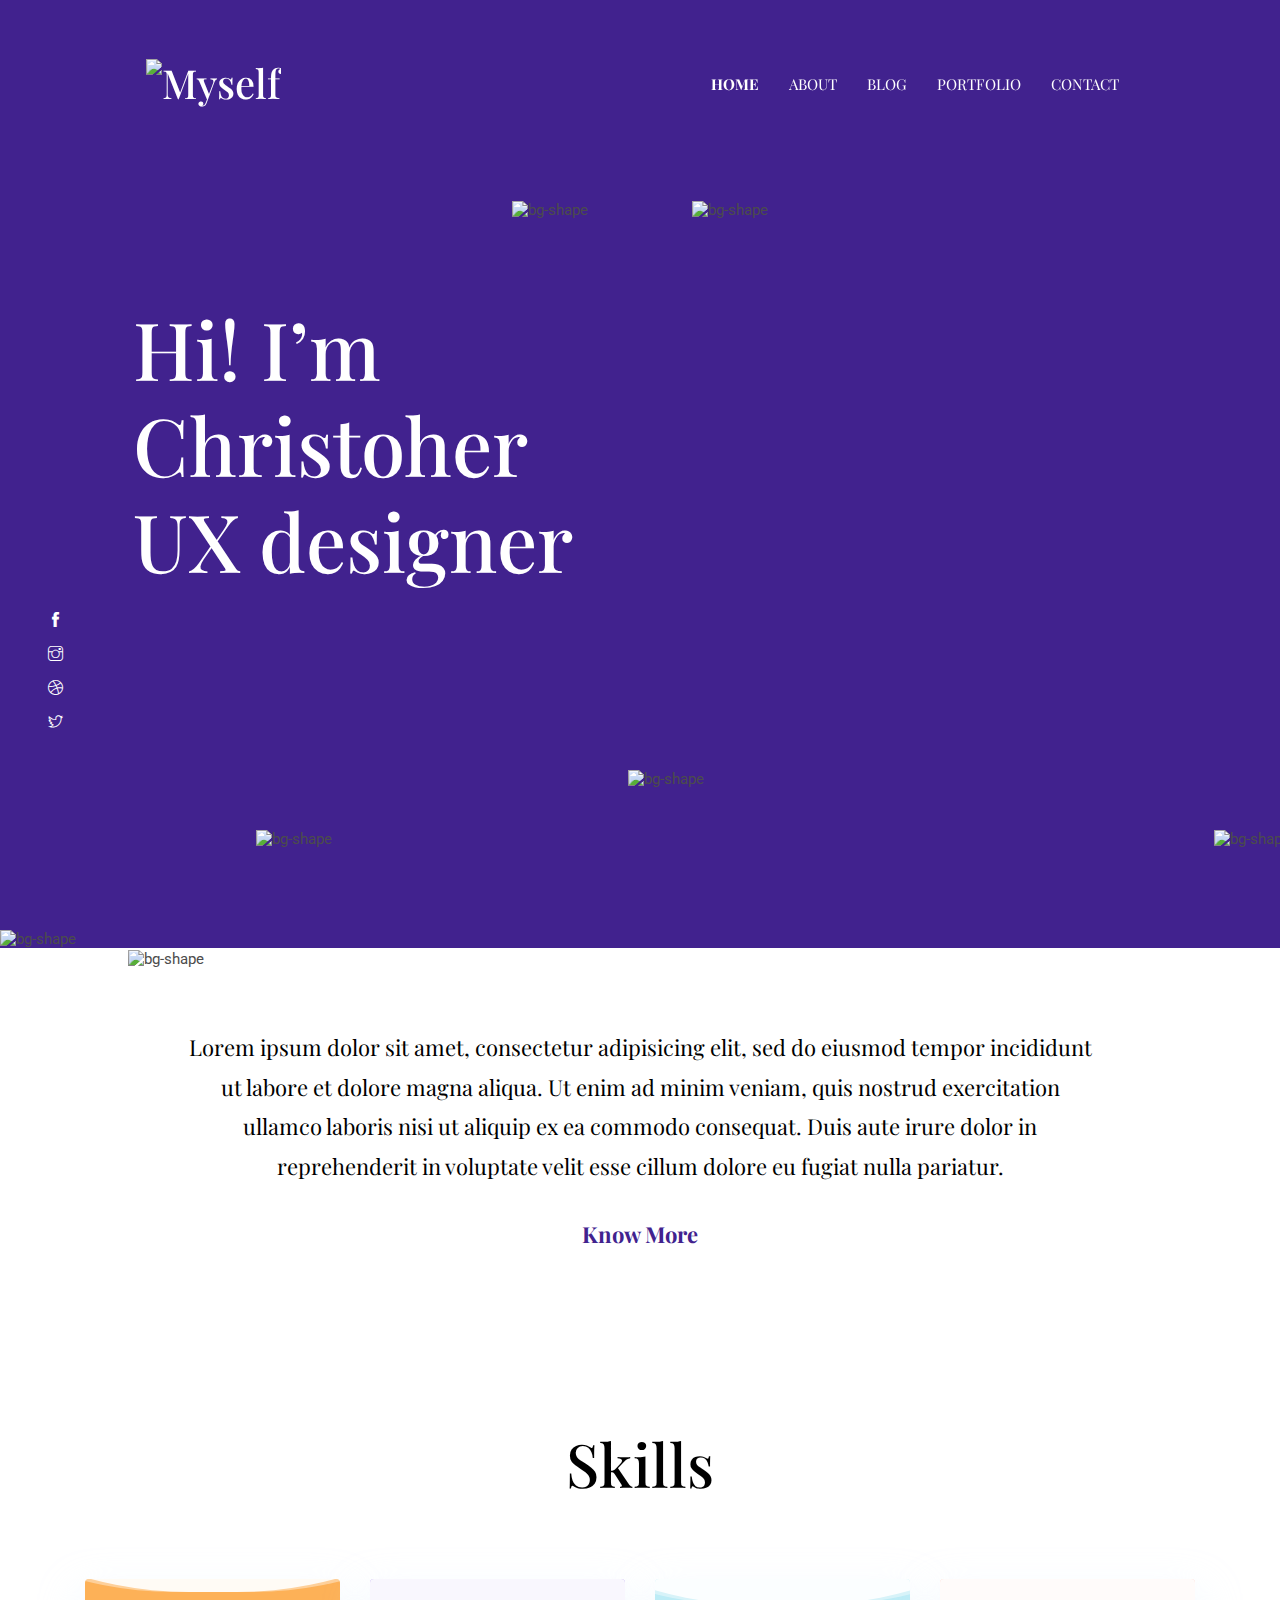
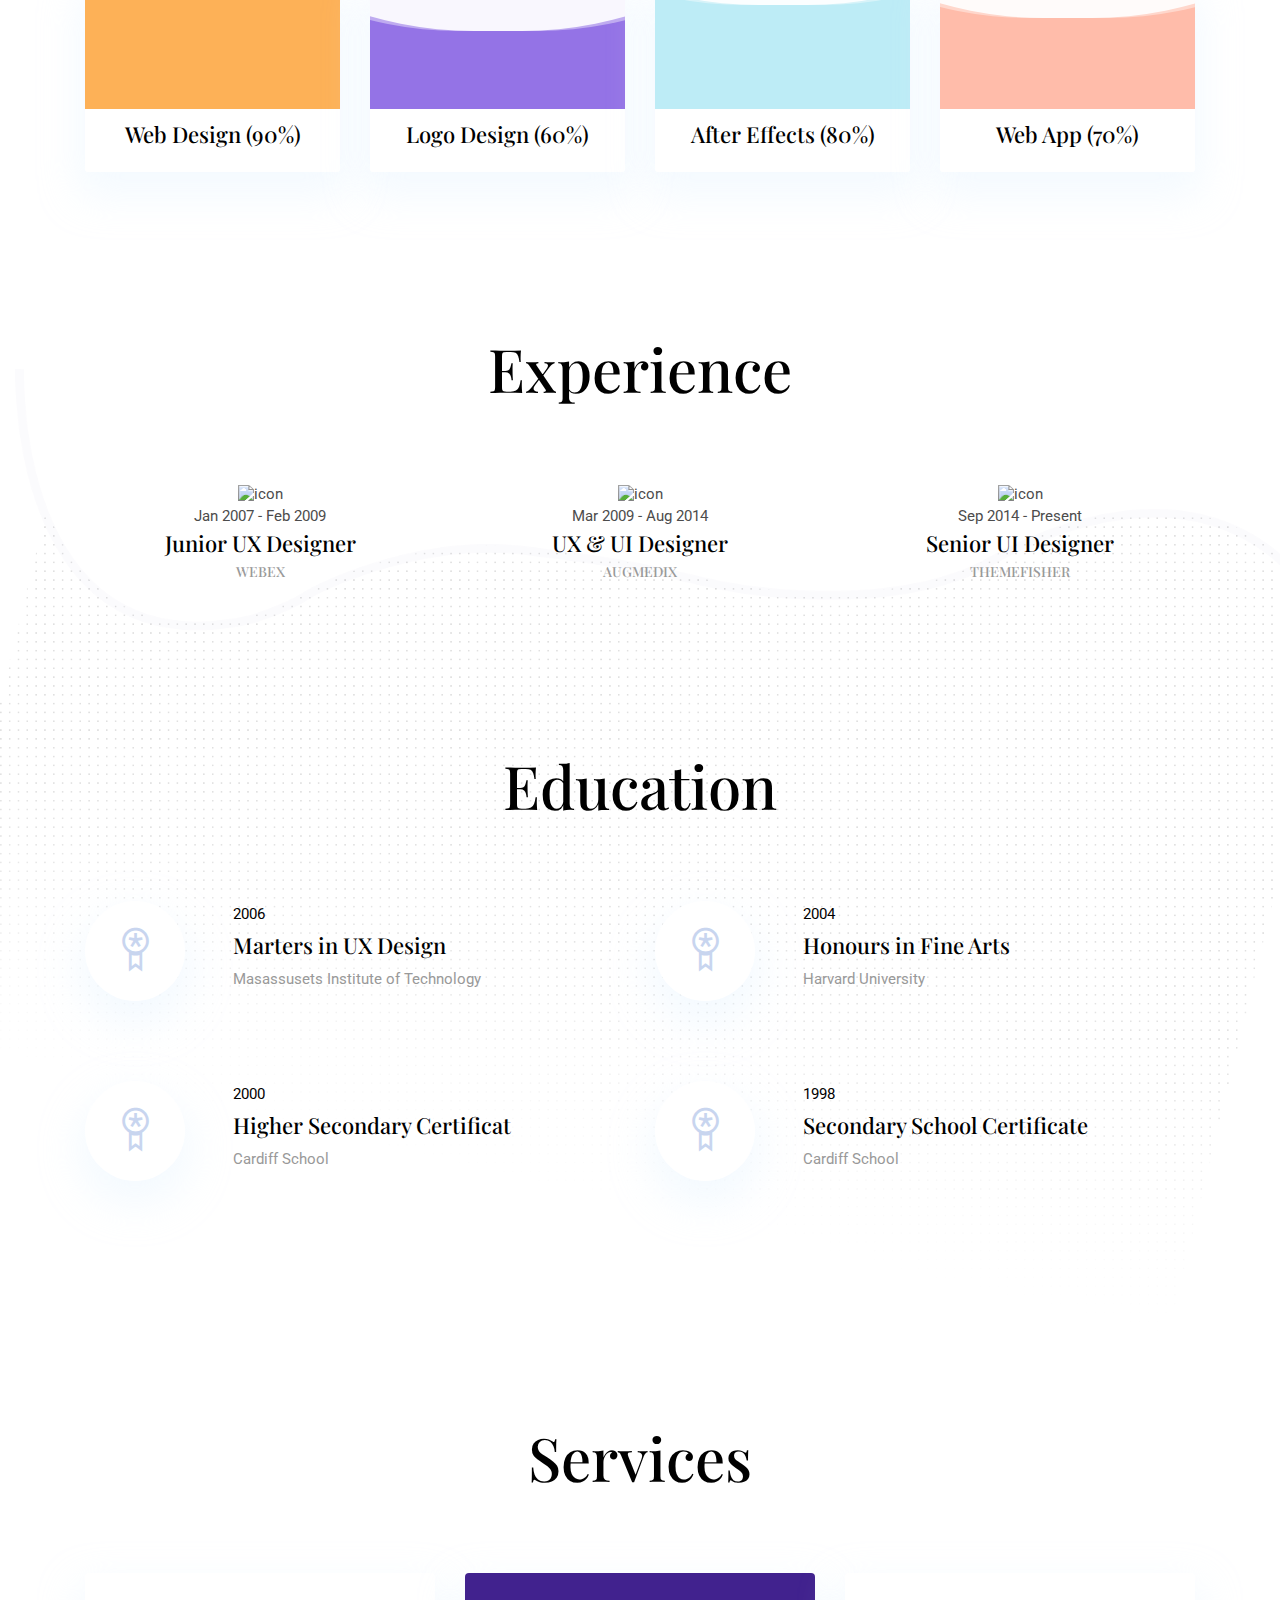
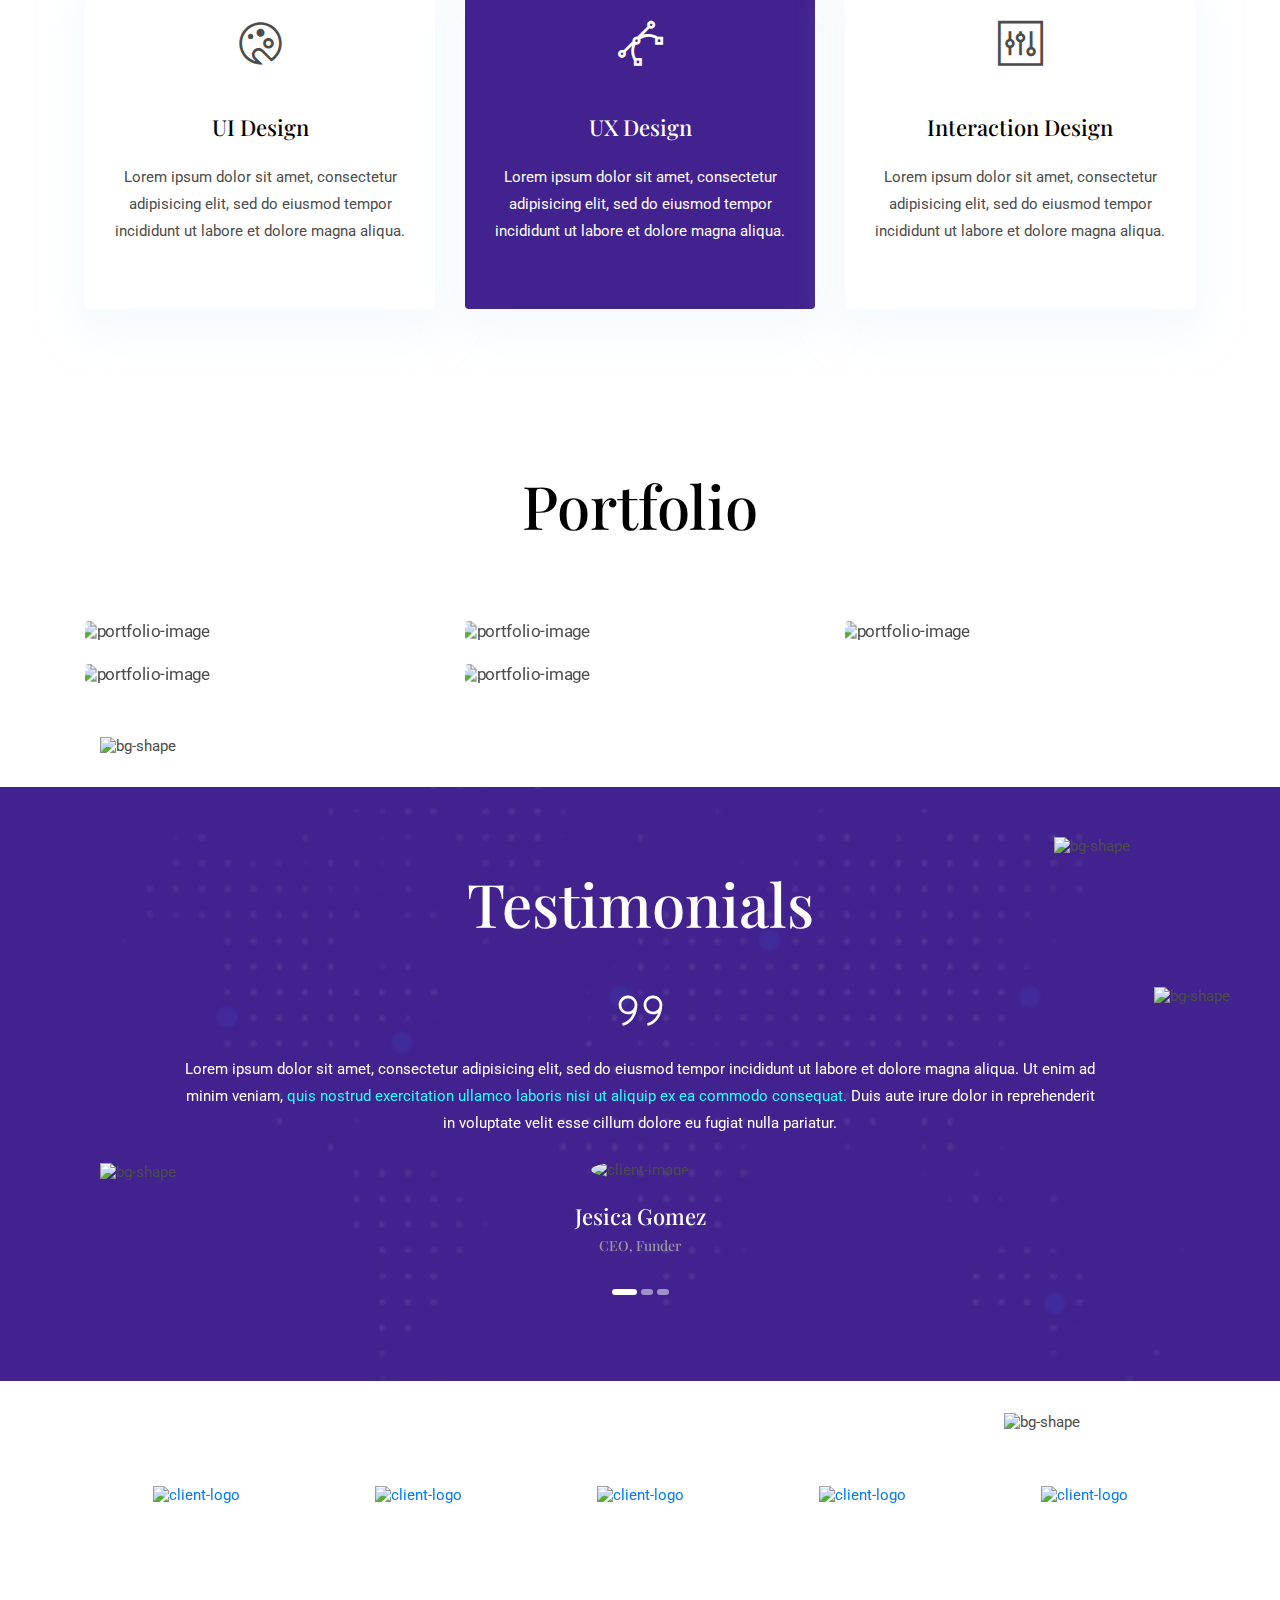
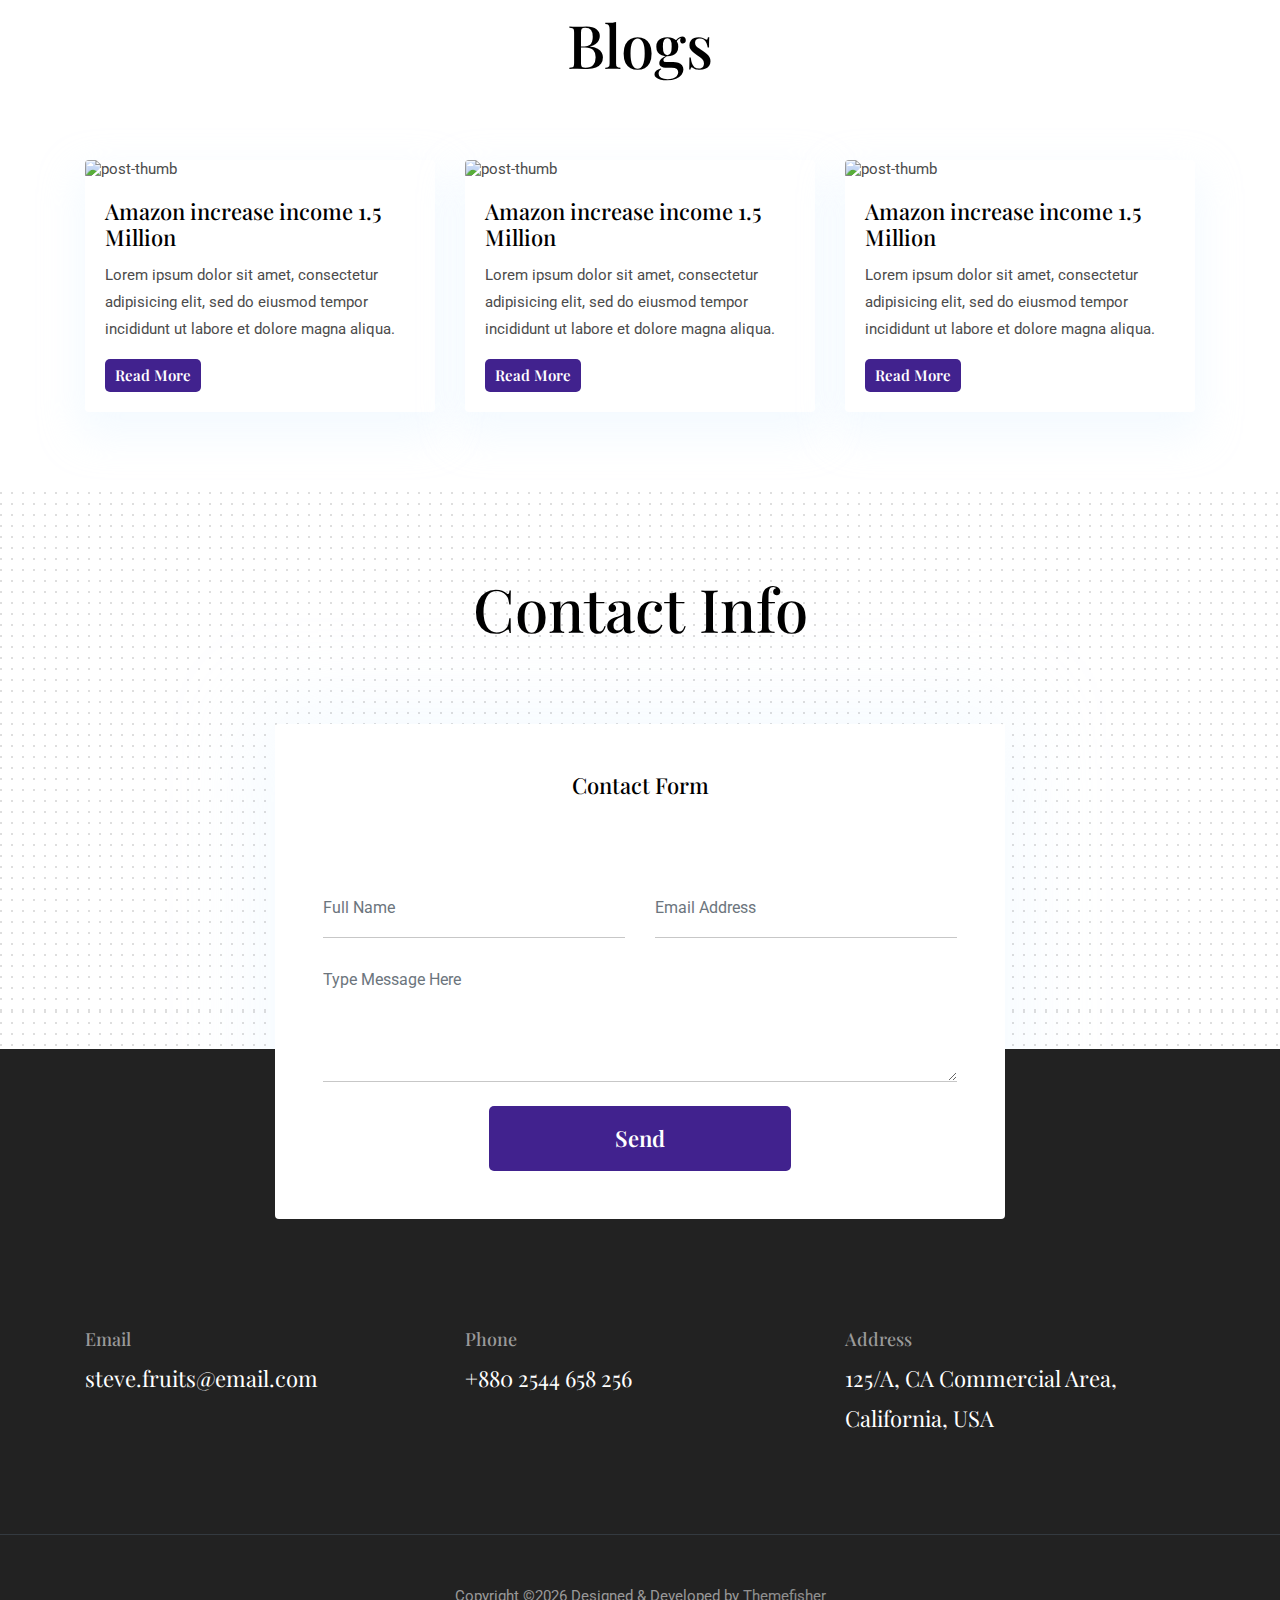
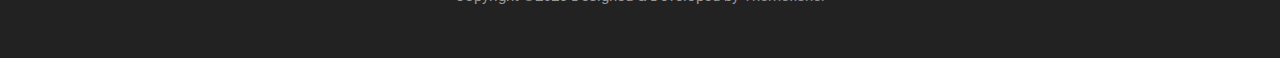
==== commit 515b882e: "deleted unnecissary files" ====
--- a/theme/index.html
+++ b/theme/index.html
@@ -1,12 +1,19 @@
 <!DOCTYPE html>
+
+<!--
+ // WEBSITE: https://themefisher.com
+ // TWITTER: https://twitter.com/themefisher
+ // FACEBOOK: https://www.facebook.com/themefisher
+ // GITHUB: https://github.com/themefisher/
+-->
+
 <html lang="en">
-
 <head>
 
   <!-- Basic Page Needs
   ================================================== -->
   <meta charset="utf-8">
-  <title>Edwin Soto-Villela | Software Engineer</title>
+  <title>Kross - Creative Portfolio Template</title>
 
   <!-- Mobile Specific Metas
   ================================================== -->
@@ -15,13 +22,13 @@
   <meta name="viewport" content="width=device-width, initial-scale=1.0, maximum-scale=5.0">
   <meta name="author" content="Themefisher">
   <meta name="generator" content="Themefisher Kross Template v1.0">
-
+  
   <!-- theme meta -->
   <meta name="theme-name" content="kross" />
-
+  
   <!-- Favicon -->
-  <link rel="shortcut icon" type="image/x-icon" href="images/icons/download.png" />
-
+  <link rel="shortcut icon" type="image/x-icon" href="images/favicon.png" />
+  
   <!-- ** Plugins Needed for the Project ** -->
   <!-- Bootstrap -->
   <link rel="stylesheet" href="plugins/bootstrap/bootstrap.min.css">
@@ -34,295 +41,566 @@
   <link href="css/style.css" rel="stylesheet">
 
 </head>
-
 <body>
-
-
-  <header class="navigation fixed-top">
-    <nav class="navbar navbar-expand-lg navbar-dark">
-      <a class="navbar-brand font-tertiary h3" href="index.html">Edwin Soto-Villela</a>
-      <button class="navbar-toggler" type="button" data-toggle="collapse" data-target="#navigation"
-        aria-controls="navigation" aria-expanded="false" aria-label="Toggle navigation">
-        <span class="navbar-toggler-icon"></span>
-      </button>
-
-      <div class="collapse navbar-collapse text-center" id="navigation">
-        <ul class="navbar-nav ml-auto">
-          <li class="nav-item active">
-            <a class="nav-link" href="index.html">Home</a>
-          </li>
-          <li class="nav-item">
-            <a class="nav-link" href="#projects">Projects</a>
-          </li>
-          <li class="nav-item">
-            <a class="nav-link" href="#skills">Skills</a>
-          </li>
-          <li class="nav-item">
-            <a class="nav-link" href="#education">Education</a>
-          </li>
-        </ul>
-      </div>
-    </nav>
-  </header>
-
-  <!-- hero area -->
-  <section class="hero-area bg-primary" id="parallax">
+  
+
+
+<header class="navigation fixed-top">
+  <nav class="navbar navbar-expand-lg navbar-dark">
+    <a class="navbar-brand font-tertiary h3" href="index.html"><img src="images/logo.png" alt="Myself"></a>
+    <button class="navbar-toggler" type="button" data-toggle="collapse" data-target="#navigation"
+      aria-controls="navigation" aria-expanded="false" aria-label="Toggle navigation">
+      <span class="navbar-toggler-icon"></span>
+    </button>
+
+    <div class="collapse navbar-collapse text-center" id="navigation">
+      <ul class="navbar-nav ml-auto">
+        <li class="nav-item active">
+          <a class="nav-link" href="index.html">Home</a>
+        </li>
+        <li class="nav-item">
+          <a class="nav-link" href="about.html">about</a>
+        </li>
+        <li class="nav-item">
+          <a class="nav-link" href="blog.html">Blog</a>
+        </li>
+        <li class="nav-item">
+          <a class="nav-link" href="portfolio.html">Portfolio</a>
+        </li>
+        <li class="nav-item">
+          <a class="nav-link" href="contact.html">Contact</a>
+        </li>
+      </ul>
+    </div>
+  </nav>
+</header>
+
+<!-- hero area -->
+<section class="hero-area bg-primary" id="parallax">
+  <div class="container">
+    <div class="row">
+      <div class="col-lg-11 mx-auto">
+        <h1 class="text-white font-tertiary">Hi! I’m <br> Christoher <br> UX designer</h1>
+      </div>
+    </div>
+  </div>
+  <div class="layer-bg w-100">
+    <img class="img-fluid w-100" src="images/illustrations/leaf-bg.png" alt="bg-shape">
+  </div>
+  <div class="layer" id="l2">
+    <img src="images/illustrations/dots-cyan.png" alt="bg-shape">
+  </div>
+  <div class="layer" id="l3">
+    <img src="images/illustrations/leaf-orange.png" alt="bg-shape">
+  </div>
+  <div class="layer" id="l4">
+    <img src="images/illustrations/dots-orange.png" alt="bg-shape">
+  </div>
+  <div class="layer" id="l5">
+    <img src="images/illustrations/leaf-yellow.png" alt="bg-shape">
+  </div>
+  <div class="layer" id="l6">
+    <img src="images/illustrations/leaf-cyan.png" alt="bg-shape">
+  </div>
+  <div class="layer" id="l7">
+    <img src="images/illustrations/dots-group-orange.png" alt="bg-shape">
+  </div>
+  <div class="layer" id="l8">
+    <img src="images/illustrations/leaf-pink-round.png" alt="bg-shape">
+  </div>
+  <div class="layer" id="l9">
+    <img src="images/illustrations/leaf-cyan-2.png" alt="bg-shape">
+  </div>
+  <!-- social icon -->
+  <ul class="list-unstyled ml-5 mt-3 position-relative zindex-1">
+    <li class="mb-3"><a class="text-white" href="https://themefisher.com/"><i class="ti-facebook"></i></a></li>
+    <li class="mb-3"><a class="text-white" href="https://themefisher.com/"><i class="ti-instagram"></i></a></li>
+    <li class="mb-3"><a class="text-white" href="https://themefisher.com/"><i class="ti-dribbble"></i></a></li>
+    <li class="mb-3"><a class="text-white" href="https://themefisher.com/"><i class="ti-twitter"></i></a></li>
+  </ul>
+  <!-- /social icon -->
+</section>
+<!-- /hero area -->
+
+<!-- about -->
+<section class="section">
+  <div class="container">
+    <div class="row">
+      <div class="col-lg-10 mx-auto text-center">
+        <p class="font-secondary paragraph-lg text-dark">Lorem ipsum dolor sit amet, consectetur adipisicing elit, sed
+          do eiusmod tempor incididunt ut labore et dolore magna aliqua. Ut enim ad minim veniam, quis nostrud
+          exercitation ullamco laboris nisi ut aliquip ex ea commodo consequat. Duis aute irure dolor in reprehenderit
+          in voluptate velit esse cillum dolore eu fugiat nulla pariatur.</p>
+        <a href="about.html" class="btn btn-transparent">know more</a>
+      </div>
+    </div>
+  </div>
+</section>
+<!-- /about -->
+
+<!-- skills -->
+<section class="section">
+  <div class="container">
+    <div class="row">
+      <div class="col-lg-12 text-center">
+        <h2 class="section-title">Skills</h2>
+      </div>
+      <div class="col-lg-3 col-sm-6 mb-4 mb-lg-0">
+        <div class="card shadow text-center">
+          <div class="position-relative rounded-top progress-wrapper" data-color="#fdb157">
+            <div class="wave" data-progress="90%"></div>
+          </div>
+          <div class="card-footer bg-white">
+            <h4 class="card-title">Web Design (90%)</h4>
+          </div>
+        </div>
+      </div>
+      <div class="col-lg-3 col-sm-6 mb-4 mb-lg-0">
+        <div class="card shadow text-center">
+          <div class="position-relative rounded-top progress-wrapper" data-color="#9473e6">
+            <div class="wave" data-progress="60%"></div>
+          </div>
+          <div class="card-footer bg-white">
+            <h4 class="card-title">Logo Design (60%)</h4>
+          </div>
+        </div>
+      </div>
+      <div class="col-lg-3 col-sm-6 mb-4 mb-lg-0">
+        <div class="card shadow text-center">
+          <div class="position-relative rounded-top progress-wrapper" data-color="#bdecf6">
+            <div class="wave" data-progress="80%"></div>
+          </div>
+          <div class="card-footer bg-white">
+            <h4 class="card-title">After Effects (80%)</h4>
+          </div>
+        </div>
+      </div>
+      <div class="col-lg-3 col-sm-6 mb-4 mb-lg-0">
+        <div class="card shadow text-center">
+          <div class="position-relative rounded-top progress-wrapper" data-color="#ffbcaa">
+            <div class="wave" data-progress="70%"></div>
+          </div>
+          <div class="card-footer bg-white">
+            <h4 class="card-title">Web App (70%)</h4>
+          </div>
+        </div>
+      </div>
+    </div>
+  </div>
+</section>
+<!-- /skills -->
+
+<!-- experience -->
+<section class="section">
+  <div class="container">
+    <div class="row justify-content-around">
+      <div class="col-lg-12 text-center">
+        <h2 class="section-title">Experience</h2>
+      </div>
+      <div class="col-lg-3 col-md-4 text-center">
+        <img src="images/experience/icon-1.png" alt="icon">
+        <p class="mb-0">Jan 2007 - Feb 2009</p>
+        <h4>Junior UX Designer</h4>
+        <h6 class="text-light">WEBEX</h6>
+      </div>
+      <div class="col-lg-3 col-md-4 text-center">
+        <img src="images/experience/icon-2.png" alt="icon">
+        <p class="mb-0">Mar 2009 - Aug 2014</p>
+        <h4>UX & UI Designer</h4>
+        <h6 class="text-light">AUGMEDIX</h6>
+      </div>
+      <div class="col-lg-3 col-md-4 text-center">
+        <img src="images/experience/icon-3.png" alt="icon">
+        <p class="mb-0">Sep 2014 - Present</p>
+        <h4>Senior UI Designer</h4>
+        <h6 class="text-light">THEMEFISHER</h6>
+      </div>
+    </div>
+  </div>
+</section>
+<!-- ./experience -->
+
+<!-- education -->
+<section class="section position-relative">
+  <div class="container">
+    <div class="row">
+      <div class="col-lg-12 text-center">
+        <h2 class="section-title">Education</h2>
+      </div>
+      <div class="col-lg-6 col-md-6 mb-80">
+        <div class="d-flex">
+          <div class="mr-lg-5 mr-3">
+            <i class="ti-medall icon icon-light icon-bg bg-white shadow rounded-circle d-block"></i>
+          </div>
+          <div>
+            <p class="text-dark mb-1">2006</p>
+            <h4>Marters in UX Design</h4>
+            <p class="mb-0 text-light">Masassusets Institute of Technology</p>
+          </div>
+        </div>
+      </div>
+      <div class="col-lg-6 col-md-6 mb-80">
+        <div class="d-flex">
+          <div class="mr-lg-5 mr-3">
+            <i class="ti-medall icon icon-light icon-bg bg-white shadow rounded-circle d-block"></i>
+          </div>
+          <div>
+            <p class="text-dark mb-1">2004</p>
+            <h4>Honours in Fine Arts</h4>
+            <p class="mb-0 text-light">Harvard University</p>
+          </div>
+        </div>
+      </div>
+      <div class="col-lg-6 col-md-6 mb-80">
+        <div class="d-flex">
+          <div class="mr-lg-5 mr-3">
+            <i class="ti-medall icon icon-light icon-bg bg-white shadow rounded-circle d-block"></i>
+          </div>
+          <div>
+            <p class="text-dark mb-1">2000</p>
+            <h4>Higher Secondary Certificat</h4>
+            <p class="mb-0 text-light">Cardiff School</p>
+          </div>
+        </div>
+      </div>
+      <div class="col-lg-6 col-md-6 mb-80">
+        <div class="d-flex">
+          <div class="mr-lg-5 mr-3">
+            <i class="ti-medall icon icon-light icon-bg bg-white shadow rounded-circle d-block"></i>
+          </div>
+          <div>
+            <p class="text-dark mb-1">1998</p>
+            <h4>Secondary School Certificate</h4>
+            <p class="mb-0 text-light">Cardiff School</p>
+          </div>
+        </div>
+      </div>
+    </div>
+  </div>
+  <!-- bg image -->
+  <img class="img-fluid edu-bg-image w-100" src="images/backgrounds/education-bg.png" alt="bg-image">
+</section>
+<!-- /education -->
+
+<!-- services -->
+<section class="section">
+  <div class="container">
+    <div class="row">
+      <div class="col-12 text-center">
+        <h2 class="section-title">Services</h2>
+      </div>
+      <div class="col-md-4 mb-4 mb-md-0">
+        <div class="card hover-shadow shadow">
+          <div class="card-body text-center px-4 py-5">
+            <i class="ti-palette icon mb-5 d-inline-block"></i>
+            <h4 class="mb-4">UI Design</h4>
+            <p>Lorem ipsum dolor sit amet, consectetur adipisicing elit, sed do eiusmod tempor incididunt ut labore et
+              dolore magna aliqua.</p>
+          </div>
+        </div>
+      </div>
+      <div class="col-md-4 mb-4 mb-md-0">
+        <div class="card active-bg-primary hover-shadow shadow">
+          <div class="card-body text-center px-4 py-5">
+            <i class="ti-vector icon mb-5 d-inline-block"></i>
+            <h4 class="mb-4">UX Design</h4>
+            <p>Lorem ipsum dolor sit amet, consectetur adipisicing elit, sed do eiusmod tempor incididunt ut labore et
+              dolore magna aliqua.</p>
+          </div>
+        </div>
+      </div>
+      <div class="col-md-4 mb-4 mb-md-0">
+        <div class="card hover-shadow shadow">
+          <div class="card-body text-center px-4 py-5">
+            <i class="ti-panel icon mb-5 d-inline-block"></i>
+            <h4 class="mb-4">Interaction Design</h4>
+            <p>Lorem ipsum dolor sit amet, consectetur adipisicing elit, sed do eiusmod tempor incididunt ut labore et
+              dolore magna aliqua.</p>
+          </div>
+        </div>
+      </div>
+    </div>
+  </div>
+</section>
+<!-- /services -->
+
+<!-- portfolio -->
+<section class="section">
+  <div class="container">
+    <div class="row">
+      <div class="col-12 text-center">
+        <h2 class="section-title">Portfolio</h2>
+      </div>
+    </div>
+    <div class="row shuffle-wrapper">
+      <div class="col-lg-4 col-6 mb-4 shuffle-item">
+        <div class="position-relative rounded hover-wrapper">
+          <img src="images/portfolio/item-1.png" alt="portfolio-image" class="img-fluid rounded w-100">
+          <div class="hover-overlay">
+            <div class="hover-content">
+              <a class="btn btn-light btn-sm" href="#!">view project</a>
+            </div>
+          </div>
+        </div>
+      </div>
+      <div class="col-lg-4 col-6 mb-4 shuffle-item">
+        <div class="position-relative rounded hover-wrapper">
+          <img src="images/portfolio/item-2.png" alt="portfolio-image" class="img-fluid rounded w-100">
+          <div class="hover-overlay">
+            <div class="hover-content">
+              <a class="btn btn-light btn-sm" href="#!">view project</a>
+            </div>
+          </div>
+        </div>
+      </div>
+      <div class="col-lg-4 col-6 mb-4 shuffle-item">
+        <div class="position-relative rounded hover-wrapper">
+          <img src="images/portfolio/item-3.png" alt="portfolio-image" class="img-fluid rounded w-100">
+          <div class="hover-overlay">
+            <div class="hover-content">
+              <a class="btn btn-light btn-sm" href="#!">view project</a>
+            </div>
+          </div>
+        </div>
+      </div>
+      <div class="col-lg-4 col-6 mb-4 shuffle-item">
+        <div class="position-relative rounded hover-wrapper">
+          <img src="images/portfolio/item-4.png" alt="portfolio-image" class="img-fluid rounded w-100">
+          <div class="hover-overlay">
+            <div class="hover-content">
+              <a class="btn btn-light btn-sm" href="#!">view project</a>
+            </div>
+          </div>
+        </div>
+      </div>
+      <div class="col-lg-4 col-6 mb-4 shuffle-item">
+        <div class="position-relative rounded hover-wrapper">
+          <img src="images/portfolio/item-5.png" alt="portfolio-image" class="img-fluid rounded w-100">
+          <div class="hover-overlay">
+            <div class="hover-content">
+              <a class="btn btn-light btn-sm" href="#!">view project</a>
+            </div>
+          </div>
+        </div>
+      </div>
+    </div>
+  </div>
+</section>
+<!-- /portfolio -->
+
+<!-- testimonial -->
+<section class="section bg-primary position-relative testimonial-bg-shapes">
+  <div class="container">
+    <div class="row">
+      <div class="col-12 text-center">
+        <h2 class="section-title text-white mb-5">Testimonials</h2>
+      </div>
+      <div class="col-lg-10 mx-auto testimonial-slider">
+        <!-- slider-item -->
+        <div class="text-center testimonial-content">
+          <i class="ti-quote-right text-white icon mb-4 d-inline-block"></i>
+          <p class="text-white mb-4">Lorem ipsum dolor sit amet, consectetur adipisicing elit, sed do eiusmod tempor
+            incididunt ut labore et dolore magna aliqua. Ut enim ad minim veniam, <strong>quis nostrud exercitation
+              ullamco laboris nisi ut aliquip ex ea commodo consequat.</strong> Duis aute irure dolor in reprehenderit
+            in voluptate velit esse cillum dolore eu fugiat nulla pariatur.</p>
+          <img class="img-fluid rounded-circle mb-4 d-inline-block" src="images/testimonial/client-1.png"
+            alt="client-image">
+          <h4 class="text-white">Jesica Gomez</h4>
+          <h6 class="text-light mb-4">CEO, Funder</h6>
+        </div>
+        <!-- slider-item -->
+        <div class="text-center testimonial-content">
+          <i class="ti-quote-right text-white icon mb-4 d-inline-block"></i>
+          <p class="text-white mb-4">Lorem ipsum dolor sit amet, consectetur adipisicing elit, sed do eiusmod tempor
+            incididunt ut labore et dolore magna aliqua. Ut enim ad minim veniam, <strong>quis nostrud exercitation
+              ullamco
+              laboris nisi ut aliquip ex ea commodo consequat.</strong> Duis aute irure dolor in reprehenderit in
+            voluptate velit
+            esse cillum dolore eu fugiat nulla pariatur.</p>
+          <img class="img-fluid rounded-circle mb-4 d-inline-block" src="images/testimonial/client-1.png"
+            alt="client-image">
+          <h4 class="text-white">Jesica Gomez</h4>
+          <h6 class="text-light mb-4">CEO, Funder</h6>
+        </div>
+        <!-- slider-item -->
+        <div class="text-center testimonial-content">
+          <i class="ti-quote-right text-white icon mb-4 d-inline-block"></i>
+          <p class="text-white mb-4">Lorem ipsum dolor sit amet, consectetur adipisicing elit, sed do eiusmod tempor
+            incididunt ut labore et dolore magna aliqua. Ut enim ad minim veniam, <strong>quis nostrud exercitation
+              ullamco
+              laboris nisi ut aliquip ex ea commodo consequat.</strong> Duis aute irure dolor in reprehenderit in
+            voluptate velit
+            esse cillum dolore eu fugiat nulla pariatur.</p>
+          <img class="img-fluid rounded-circle mb-4 d-inline-block" src="images/testimonial/client-1.png"
+            alt="client-image">
+          <h4 class="text-white">Jesica Gomez</h4>
+          <h6 class="text-light mb-4">CEO, Funder</h6>
+        </div>
+      </div>
+    </div>
+  </div>
+  <!-- bg shapes -->
+  <img src="images/backgrounds/map.png" alt="map" class="img-fluid bg-map">
+  <img src="images/illustrations/dots-group-v.png" alt="bg-shape" class="img-fluid bg-shape-1">
+  <img src="images/illustrations/leaf-orange.png" alt="bg-shape" class="img-fluid bg-shape-2">
+  <img src="images/illustrations/dots-group-sm.png" alt="bg-shape" class="img-fluid bg-shape-3">
+  <img src="images/illustrations/leaf-pink-round.png" alt="bg-shape" class="img-fluid bg-shape-4">
+  <img src="images/illustrations/leaf-cyan.png" alt="bg-shape" class="img-fluid bg-shape-5">
+</section>
+<!-- /testimonial -->
+
+<!-- client logo slider -->
+<section class="section pb-0">
+  <div class="container">
+    <div class="client-logo-slider d-flex align-items-center">
+      <a href="contact.html" class="text-center d-block outline-0 p-4"><img class="d-unset img-fluid"
+          src="images/clients-logo/client-logo-1.png" alt="client-logo"></a>
+      <a href="contact.html" class="text-center d-block outline-0 p-4"><img class="d-unset img-fluid"
+          src="images/clients-logo/client-logo-2.png" alt="client-logo"></a>
+      <a href="contact.html" class="text-center d-block outline-0 p-4"><img class="d-unset img-fluid"
+          src="images/clients-logo/client-logo-3.png" alt="client-logo"></a>
+      <a href="contact.html" class="text-center d-block outline-0 p-4"><img class="d-unset img-fluid"
+          src="images/clients-logo/client-logo-4.png" alt="client-logo"></a>
+      <a href="contact.html" class="text-center d-block outline-0 p-4"><img class="d-unset img-fluid"
+          src="images/clients-logo/client-logo-5.png" alt="client-logo"></a>
+      <a href="contact.html" class="text-center d-block outline-0 p-4"><img class="d-unset img-fluid"
+          src="images/clients-logo/client-logo-1.png" alt="client-logo"></a>
+      <a href="contact.html" class="text-center d-block outline-0 p-4"><img class="d-unset img-fluid"
+          src="images/clients-logo/client-logo-2.png" alt="client-logo"></a>
+      <a href="contact.html" class="text-center d-block outline-0 p-4"><img class="d-unset img-fluid"
+          src="images/clients-logo/client-logo-3.png" alt="client-logo"></a>
+      <a href="contact.html" class="text-center d-block outline-0 p-4"><img class="d-unset img-fluid"
+          src="images/clients-logo/client-logo-4.png" alt="client-logo"></a>
+      <a href="contact.html" class="text-center d-block outline-0 p-4"><img class="d-unset img-fluid"
+          src="images/clients-logo/client-logo-5.png" alt="client-logo"></a>
+    </div>
+  </div>
+</section>
+<!-- /client logo slider -->
+
+<!-- blog -->
+<section class="section">
+  <div class="container">
+    <div class="row">
+      <div class="col-12 text-center">
+        <h2 class="section-title">Blogs</h2>
+      </div>
+      <div class="col-lg-4 col-sm-6 mb-4 mb-lg-0">
+        <article class="card shadow">
+          <img class="rounded card-img-top" src="images/blog/post-3.jpg" alt="post-thumb">
+          <div class="card-body">
+            <h4 class="card-title"><a class="text-dark" href="blog-single.html">Amazon increase income 1.5 Million</a>
+            </h4>
+            <p class="cars-text">Lorem ipsum dolor sit amet, consectetur adipisicing elit, sed do eiusmod tempor
+              incididunt ut labore et
+              dolore magna aliqua.</p>
+            <a href="blog-single.html" class="btn btn-xs btn-primary">Read More</a>
+          </div>
+        </article>
+      </div>
+      <div class="col-lg-4 col-sm-6 mb-4 mb-lg-0">
+        <article class="card shadow">
+          <img class="rounded card-img-top" src="images/blog/post-4.jpg" alt="post-thumb">
+          <div class="card-body">
+            <h4 class="card-title"><a class="text-dark" href="blog-single.html">Amazon increase income 1.5 Million</a>
+            </h4>
+            <p class="cars-text">Lorem ipsum dolor sit amet, consectetur adipisicing elit, sed do eiusmod tempor
+              incididunt ut labore et
+              dolore magna aliqua.</p>
+            <a href="blog-single.html" class="btn btn-xs btn-primary">Read More</a>
+          </div>
+        </article>
+      </div>
+      <div class="col-lg-4 col-sm-6 mb-4 mb-lg-0">
+        <article class="card shadow">
+          <img class="rounded card-img-top" src="images/blog/post-2.jpg" alt="post-thumb">
+          <div class="card-body">
+            <h4 class="card-title"><a class="text-dark" href="blog-single.html">Amazon increase income 1.5 Million</a>
+            </h4>
+            <p class="cars-text">Lorem ipsum dolor sit amet, consectetur adipisicing elit, sed do eiusmod tempor
+              incididunt ut labore et
+              dolore magna aliqua.</p>
+            <a href="blog-single.html" class="btn btn-xs btn-primary">Read More</a>
+          </div>
+        </article>
+      </div>
+    </div>
+  </div>
+</section>
+<!-- /blog -->
+
+<!-- contact -->
+<section class="section section-on-footer" data-background="images/backgrounds/bg-dots.png">
+  <div class="container">
+    <div class="row">
+      <div class="col-12 text-center">
+        <h2 class="section-title">Contact Info</h2>
+      </div>
+      <div class="col-lg-8 mx-auto">
+        <div class="bg-white rounded text-center p-5 shadow-down">
+          <h4 class="mb-80">Contact Form</h4>
+          <form action="#" class="row">
+            <div class="col-md-6">
+              <input type="text" id="name" name="name" placeholder="Full Name" class="form-control px-0 mb-4" required>
+            </div>
+            <div class="col-md-6">
+              <input type="email" id="email" name="email" placeholder="Email Address" class="form-control px-0 mb-4" required>
+            </div>
+            <div class="col-12">
+              <textarea name="message" id="message" class="form-control px-0 mb-4"
+                placeholder="Type Message Here" required></textarea>
+            </div>
+            <div class="col-lg-6 col-10 mx-auto">
+              <button class="btn btn-primary w-100">send</button>
+            </div>
+          </form>
+        </div>
+      </div>
+    </div>
+  </div>
+</section>
+<!-- /contact -->
+
+<!-- footer -->
+<footer class="bg-dark footer-section">
+  <div class="section">
     <div class="container">
       <div class="row">
-        <div class="col-lg-11 mx-auto">
-          <h1 class="text-white font-tertiary">Hi, I’m Edwin <br>A Software Engineer</h1></br></h1>
-        </div>
-      </div>
-    </div>
-
-    <!-- social icon -->
-    <ul class="list-unstyled ml-5 mt-3 position-relative zindex-1">
-      <li class="mb-3"><a class="text-white" href="https://github.com/edwinsoto88"><i class="ti-github"></i></a></li>
-      <li class="mb-3"><a class="text-white" href="https://www.linkedin.com/in/edwin-soto-villela/"><i
-            class="ti-linkedin"></i></a></li>
-      <li class="mb-3"><a class="text-white" href="mailto: edwinjaresito@gmail.com"><i class="ti-email"></i></a></li>
-    </ul>
-    <!-- /social icon -->
-  </section>
-  <!-- /hero area -->
-
-  <!-- portfolio -->
-  <section class="section" id="projects">
-    <div class="container">
-      <div class="row">
-        <div class="col-12 text-center">
-          <h2 class="section-title">My Projects</h2>
-        </div>
-      </div>
-      <div class="row shuffle-wrapper">
-        <div class="col-lg-4 col-6 mb-4 shuffle-item">
-          <div class="position-relative rounded hover-wrapper">
-            <img src="images/portfolio/unt-eagle.png" alt="Eagle-Lyft" class="img-fluid rounded w-100">
-            <div class="hover-overlay">
-              <div class="hover-content">
-                <a class="btn btn-light btn-sm" href="https://github.com/edwinsoto88/Eagle-List-System">view project</a>
-              </div>
-            </div>
-          </div>
-        </div>
-        <div class="col-lg-4 col-6 mb-4 shuffle-item">
-          <div class="position-relative rounded hover-wrapper">
-            <img src="images/portfolio/bash-terminal.PNG" alt="Bash Terminal" class="img-fluid rounded w-100">
-            <div class="hover-overlay">
-              <div class="hover-content">
-                <a class="btn btn-light btn-sm" href="https://github.com/edwinsoto88/Bash-Terminal">view project</a>
-              </div>
-            </div>
-          </div>
-        </div>
-        <div class="col-lg-4 col-6 mb-4 shuffle-item">
-          <div class="position-relative rounded hover-wrapper">
-            <img src="images/portfolio/ColorVision.PNG" alt="Bash Terminal" class="img-fluid rounded w-100">
-            <div class="hover-overlay">
-              <div class="hover-content">
-                <a class="btn btn-light btn-sm" href="https://github.com/edwinsoto88/color-vision">view project</a>
-              </div>
-            </div>
-          </div>
-        </div>
-  </section>
-  <!-- /portfolio -->
-
-  <!-- skills -->
-  <section id="skills" class="skills">
-    <div class="col-12 text-center">
-      <h2 class="section-title">My Skills</h2>
-    </div>
-    <div class="skills-container">
-
-      <ul class="skills-icons">
-        <li>
-          <svg xmlns="http://www.w3.org/2000/svg" xmlns:xlink="http://www.w3.org/1999/xlink" aria-hidden="true"
-            focusable="false" width="90px" height="90px" preserveAspectRatio="xMidYMid meet" viewBox="0 0 32 32"
-            class="iconify" data-icon="vscode-icons:file-type-html" data-inline="false" data-width="90px"
-            data-height="90px" style="transform: rotate(360deg);">
-            <path fill="#e44f26" d="M5.902 27.201L3.655 2h24.69l-2.25 25.197L15.985 30L5.902 27.201z"></path>
-            <path fill="#f1662a" d="m16 27.858l8.17-2.265l1.922-21.532H16v23.797z"></path>
-            <path fill="#ebebeb"
-              d="M16 13.407h-4.09l-.282-3.165H16V7.151H8.25l.074.83l.759 8.517H16v-3.091zm0 8.027l-.014.004l-3.442-.929l-.22-2.465H9.221l.433 4.852l6.332 1.758l.014-.004v-3.216z">
-            </path>
-            <path fill="#fff"
-              d="M15.989 13.407v3.091h3.806l-.358 4.009l-3.448.93v3.216l6.337-1.757l.046-.522l.726-8.137l.076-.83h-7.185zm0-6.256v3.091h7.466l.062-.694l.141-1.567l.074-.83h-7.743z">
-            </path>
-          </svg>
-          <span>HTML5</span>
-        </li>
-        <li>
-          <svg xmlns="http://www.w3.org/2000/svg" xmlns:xlink="http://www.w3.org/1999/xlink" aria-hidden="true"
-            focusable="false" width="90px" height="90px" preserveAspectRatio="xMidYMid meet" viewBox="0 0 32 32"
-            class="iconify" data-icon="vscode-icons:file-type-css" data-inline="false" data-width="90px"
-            data-height="90px" style="transform: rotate(360deg);">
-            <path fill="#1572b6" d="M5.902 27.201L3.656 2h24.688l-2.249 25.197L15.985 30L5.902 27.201z"></path>
-            <path fill="#33a9dc" d="m16 27.858l8.17-2.265l1.922-21.532H16v23.797z"></path>
-            <path fill="#fff" d="M16 13.191h4.09l.282-3.165H16V6.935h7.75l-.074.829l-.759 8.518H16v-3.091z"></path>
-            <path fill="#ebebeb"
-              d="m16.019 21.218l-.014.004l-3.442-.93l-.22-2.465H9.24l.433 4.853l6.331 1.758l.015-.004v-3.216z">
-            </path>
-            <path fill="#fff" d="m19.827 16.151l-.372 4.139l-3.447.93v3.216l6.336-1.756l.047-.522l.537-6.007h-3.101z">
-            </path>
-            <path fill="#ebebeb"
-              d="M16.011 6.935v3.091H8.545l-.062-.695l-.141-1.567l-.074-.829h7.743zM16 13.191v3.091h-3.399l-.062-.695l-.14-1.567l-.074-.829H16z">
-            </path>
-          </svg>
-          <span>CSS3</span>
-        </li>
-        <li>
-          <svg xmlns="http://www.w3.org/2000/svg" xmlns:xlink="http://www.w3.org/1999/xlink" aria-hidden="true"
-            focusable="false" width="90px" height="90px" preserveAspectRatio="xMidYMid meet" viewBox="0 0 256 256"
-            class="iconify" data-icon="logos:javascript" data-inline="false" data-width="90px" data-height="90px"
-            style="transform: rotate(360deg);">
-            <path fill="#F7DF1E" d="M0 0h256v256H0V0Z"></path>
-            <path
-              d="m67.312 213.932l19.59-11.856c3.78 6.701 7.218 12.371 15.465 12.371c7.905 0 12.89-3.092 12.89-15.12v-81.798h24.057v82.138c0 24.917-14.606 36.259-35.916 36.259c-19.245 0-30.416-9.967-36.087-21.996m85.07-2.576l19.588-11.341c5.157 8.421 11.859 14.607 23.715 14.607c9.969 0 16.325-4.984 16.325-11.858c0-8.248-6.53-11.17-17.528-15.98l-6.013-2.58c-17.357-7.387-28.87-16.667-28.87-36.257c0-18.044 13.747-31.792 35.228-31.792c15.294 0 26.292 5.328 34.196 19.247l-18.732 12.03c-4.125-7.389-8.591-10.31-15.465-10.31c-7.046 0-11.514 4.468-11.514 10.31c0 7.217 4.468 10.14 14.778 14.608l6.014 2.577c20.45 8.765 31.963 17.7 31.963 37.804c0 21.654-17.012 33.51-39.867 33.51c-22.339 0-36.774-10.654-43.819-24.574">
-            </path>
-          </svg>
-          <span>Javascript</span>
-        </li>
-        <li>
-          <img
-            src="https://raw.githubusercontent.com/danielcranney/readme-generator/main/public/icons/skills/c-colored.svg"
-            width="80" height="80" alt="C" style="max-width: 100%;">
-          <span>C</span>
-        </li>
-        <li>
-          <img
-            src="https://raw.githubusercontent.com/danielcranney/readme-generator/main/public/icons/skills/cplusplus-colored.svg"
-            width="80" height="80" alt="C++" style="max-width: 100%;">
-          <span>C++</span>
-        </li>
-        <li>
-          <img
-            src="https://raw.githubusercontent.com/danielcranney/readme-generator/main/public/icons/skills/python-colored.svg"
-            width="80" height="80" alt="Python" style="max-width: 100%;">
-          <span>Python</span>
-        </li>
-        <li>
-          <img
-            src="https://raw.githubusercontent.com/danielcranney/readme-generator/main/public/icons/skills/bootstrap-colored.svg"
-            width="80" height="80" alt="Bootstrap" style="max-width: 100%;">
-          <span>Bootstrap</span>
-        </li>
-        <li>
-          <img
-            src="https://raw.githubusercontent.com/danielcranney/readme-generator/main/public/icons/skills/figma-colored.svg"
-            width="80" height="80" alt="Figma" style="max-width: 100%;">
-          <span>Figma</span>
-        </li>
-      </ul>
-    </div>
-  </section>
-  <!-- /skills -->
-
-  <!-- experience -->
-  <section class="section" id="education">
-    <div class="container">
-      <div class="row justify-content-around">
-        <div class="col-lg-12 text-center">
-          <h2 class="section-title">My Experience</h2>
-        </div>
-        <div class="col-lg-3 col-md-4 text-center">
-          <a href="https://outreach.unt.edu/home"><img src="images/clients-logo/North_Texas_Mean_Green_logo.svg.png"
-              alt="icon" width="100" height="100"></a>
-          <p class="mb-0">Oct 2019 - Present</p>
-          <h4>G-Force Mentor</h4>
-          <h6 class="text-light">University of North Texas</h6>
-        </div>
-        <div class="col-lg-3 col-md-4 text-center">
-          <a href="https://www.accenture.com/us-en"><img src="images/clients-logo/Accenture-Emblem.png"
-              alt="Accenture logo" width="200" height="100"></a>
-          <p class="mb-0">June 2022 - Aug 2022</p>
-          <h4>Technology Summer Analyst</h4>
-          <h6 class="text-light">Accenture</h6>
-        </div>
-      </div>
-    </div>
-  </section>
-  <!-- ./experience -->
-
-  <!-- education -->
-  <section class="section position-relative">
-    <div class="container">
-      <div class="row">
-        <div class="col-lg-12 text-center">
-          <h2 class="section-title">My Education</h2>
-        </div>
-        <div class="col-lg-6 col-md-6 mb-80">
-          <div class="d-flex">
-            <div class="mr-lg-5 mr-3">
-              <i class="ti-medall icon icon-light icon-bg bg-white shadow rounded-circle d-block"></i>
-            </div>
-            <div>
-              <p class="text-dark mb-1">2019-2023</p>
-              <h4>BS in Computer Science</h4>
-              <p class="mb-0 text-light">University of North Texas</p>
-            </div>
-          </div>
-        </div>
-      </div>
-    </div>
-    <!-- bg image -->
-    <img class="img-fluid edu-bg-image w-100" src="images/backgrounds/education-bg.png" alt="bg-image">
-  </section>
-  <!-- /education -->
-
-
-  <!-- footer -->
-  <footer class="bg-dark footer-section">
-    <div class="section">
-      <div class="container">
-        <div class="row">
-          <div class="col-lg-12 text-center">
-            <h2 class="section-title" style="color:#a2aaad;">Contact Me</h2>
-          </div>
-          <div class="col-md-4">
-            <h5 class="text-light">Email</h5>
-            <p class="text-white paragraph-lg font-secondary">edwinjaresito@gmail.com</p>
-          </div>
-
-          <div class="col-md-4">
-            <h5 class="text-light">Address</h5>
-            <p class="text-white paragraph-lg font-secondary">155 Union Cir, Denton, TX 76203</p>
-          </div>
-
-          <div class="col-md-3">
-            <h5 class="text-light">Socials</h5>
-            <a class="text-white p-md-4" href="https://github.com/edwinsoto88"><i class="ti-github"></i></a>
-            <a class="text-white p-md-4" href="https://www.linkedin.com/in/edwin-soto-villela/"><i
-                class="ti-linkedin"></i></a>
-            <a class="text-white p-md-4" href="mailto: edwinjaresito@gmail.com"><i class="ti-email"></i></a>
-          </div>
-
-        </div>
-      </div>
-    </div>
-    <div class="border-top text-center border-dark py-5">
-      <p class="mb-0 text-light">Copyright &copy;
-        <script>
-          var CurrentYear = new Date().getFullYear()
-          document.write(CurrentYear)
-        </script> Designed &amp; Developed by <a class="text-white-50" href="Themefisher">Themefisher</a>
-      </p>
-    </div>
-  </footer>
-  <!-- /footer -->
-
-  <!-- jQuery -->
-  <script src="plugins/jQuery/jquery.min.js"></script>
-  <!-- Bootstrap JS -->
-  <script src="plugins/bootstrap/bootstrap.min.js"></script>
-  <!-- slick slider -->
-  <script src="plugins/slick/slick.min.js"></script>
-  <!-- filter -->
-  <script src="plugins/shuffle/shuffle.min.js"></script>
-
-  <!-- Main Script -->
-  <script src="js/script.js"></script>
+        <div class="col-md-4">
+          <h5 class="text-light">Email</h5>
+          <p class="text-white paragraph-lg font-secondary">steve.fruits@email.com</p>
+        </div>
+        <div class="col-md-4">
+          <h5 class="text-light">Phone</h5>
+          <p class="text-white paragraph-lg font-secondary">+880 2544 658 256</p>
+        </div>
+        <div class="col-md-4">
+          <h5 class="text-light">Address</h5>
+          <p class="text-white paragraph-lg font-secondary">125/A, CA Commercial Area, California, USA</p>
+        </div>
+      </div>
+    </div>
+  </div>
+  <div class="border-top text-center border-dark py-5">
+    <p class="mb-0 text-light">Copyright &copy;<script>
+        var CurrentYear = new Date().getFullYear()
+        document.write(CurrentYear)
+      </script> Designed &amp; Developed by <a class="text-white-50" href="Themefisher">Themefisher</a></p>
+  </div>
+</footer>
+<!-- /footer -->
+
+<!-- jQuery -->
+<script src="plugins/jQuery/jquery.min.js"></script>
+<!-- Bootstrap JS -->
+<script src="plugins/bootstrap/bootstrap.min.js"></script>
+<!-- slick slider -->
+<script src="plugins/slick/slick.min.js"></script>
+<!-- filter -->
+<script src="plugins/shuffle/shuffle.min.js"></script>
+
+<!-- Main Script -->
+<script src="js/script.js"></script>
 
 </body>
-
 </html>--- a/theme/css/style.css
+++ b/theme/css/style.css
@@ -15,69 +15,54 @@
   color: #4c4c4c;
 }
 
-p,
-.paragraph {
+p, .paragraph {
   font-weight: 400;
   color: #4c4c4c;
   font-size: 15px;
   line-height: 1.8;
   font-family: "Roboto", sans-serif;
 }
-p-lg,
-.paragraph-lg {
+p-lg, .paragraph-lg {
   font-size: 22px;
 }
 
-h1,
-h2,
-h3,
-h4,
-h5,
-h6 {
+h1, h2, h3, h4, h5, h6 {
   color: #000;
   font-family: "Playfair Display", serif;
   line-height: 1.2;
 }
 
-h1,
-.h1 {
+h1, .h1 {
   font-size: 80px;
 }
 @media (max-width: 991px) {
-  h1,
-  .h1 {
+  h1, .h1 {
     font-size: 65px;
   }
 }
 
-h2,
-.h2 {
+h2, .h2 {
   font-size: 60px;
 }
 @media (max-width: 991px) {
-  h2,
-  .h2 {
+  h2, .h2 {
     font-size: 50px;
   }
 }
 
-h3,
-.h3 {
+h3, .h3 {
   font-size: 40px;
 }
 
-h4,
-.h4 {
+h4, .h4 {
   font-size: 22px;
 }
 
-h5,
-.h5 {
+h5, .h5 {
   font-size: 18px;
 }
 
-h6,
-.h6 {
+h6, .h6 {
   font-size: 14px;
 }
 
@@ -120,8 +105,7 @@
 .btn-primary:hover {
   background: #542cb7;
 }
-.btn-primary.focus,
-.btn-primary.active {
+.btn-primary.focus, .btn-primary.active {
   background: #542cb7 !important;
   box-shadow: none !important;
 }
@@ -131,8 +115,7 @@
   color: #41228e;
   font-weight: bold;
 }
-.btn-transparent:active,
-.btn-transparent:hover {
+.btn-transparent:active, .btn-transparent:hover {
   color: #41228e;
 }
 
@@ -243,19 +226,9 @@
 .d-unset {
   display: unset !important;
 }
-:root{
-  --gradient: linear-gradient(90deg, rgba(54, 10, 126, 0.644) , rgba(153, 45, 241, 0.836), #ff02f270);
-}
+
 .bg-primary {
-  background: rgb(161,0,255);
-  background-image: var(--gradient);
-  background-size: 400%;
-  animation: bg-animation 20s infinite alternate;
-}
-
-@keyframes bg-animation {
-  0% {background-position: left;}
-  100% {background-position: right;}
+  background: #41228e !important;
 }
 
 .bg-gray {
@@ -533,8 +506,7 @@
   width: 100%;
   height: 100%;
 }
-.wave::before,
-.wave::after {
+.wave::before, .wave::after {
   content: "";
   position: absolute;
   width: 800px;
@@ -544,7 +516,6 @@
   background-color: rgba(255, 255, 255, 0.4);
   border-radius: 45%;
   transform: translateX(-50%) rotate(0);
-  -webkit-animation: rotate 6s linear infinite;
   animation: rotate 6s linear infinite;
   z-index: 10;
 }
@@ -552,18 +523,8 @@
   border-radius: 47%;
   background-color: rgba(255, 255, 255, 0.9);
   transform: translateX(-50%) rotate(0);
-  -webkit-animation: rotate 10s linear -5s infinite;
   animation: rotate 10s linear -5s infinite;
   z-index: 20;
-}
-
-@-webkit-keyframes rotate {
-  50% {
-    transform: translateX(-50%) rotate(180deg);
-  }
-  100% {
-    transform: translateX(-50%) rotate(360deg);
-  }
 }
 
 @keyframes rotate {
@@ -860,49 +821,3 @@
   font-weight: bold;
 }
 /*# sourceMappingURL=style.css.map */
-
-.skills .skills-icons svg{
-  margin: 0.5rem;
-  width: 90px;
-}
-
-* {
-  margin:0;
-  padding: 0;
-  box-sizing: border-box;
-}
-
-svg:not(:root){
-  overflow: hidden;
-}
-
-.skills .skills-icons li{
-  transition: 0.3s;
-  display: flex;
-  flex-direction: column;
-  justify-content: center;
-  align-items: center;
-  font-size: 1rem;
-  margin: 1rem;
-}
-
-li{
-  text-align: -webkit-match-parent;
-}
-
-.skills .skills-icons {
-  list-style-type: none;
-  display: flex;
-  flex-wrap: wrap;
-  justify-content: center;
-  max-width: 1100px;
-  margin: 0 auto;
-}
-
-ul {
-  list-style-type: disc;
-}
-
-span {
-  font-weight: bold;
-}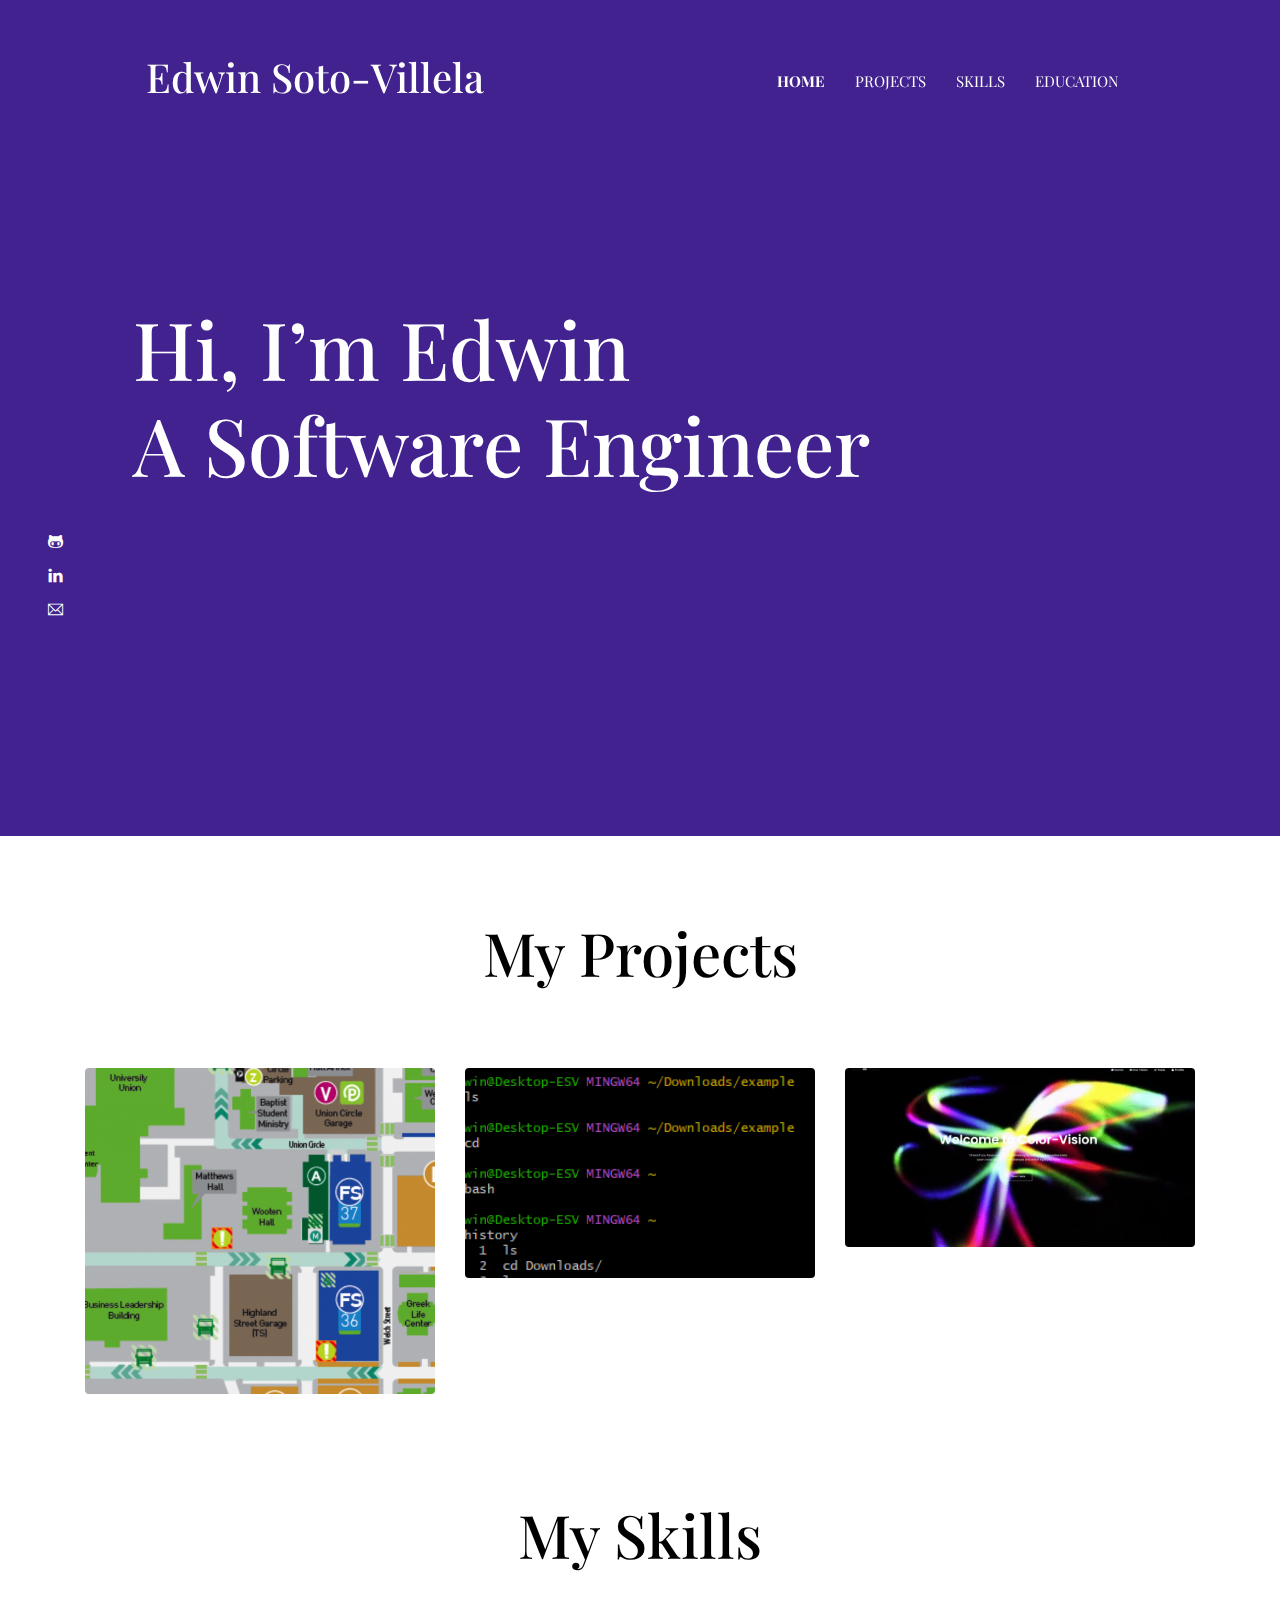
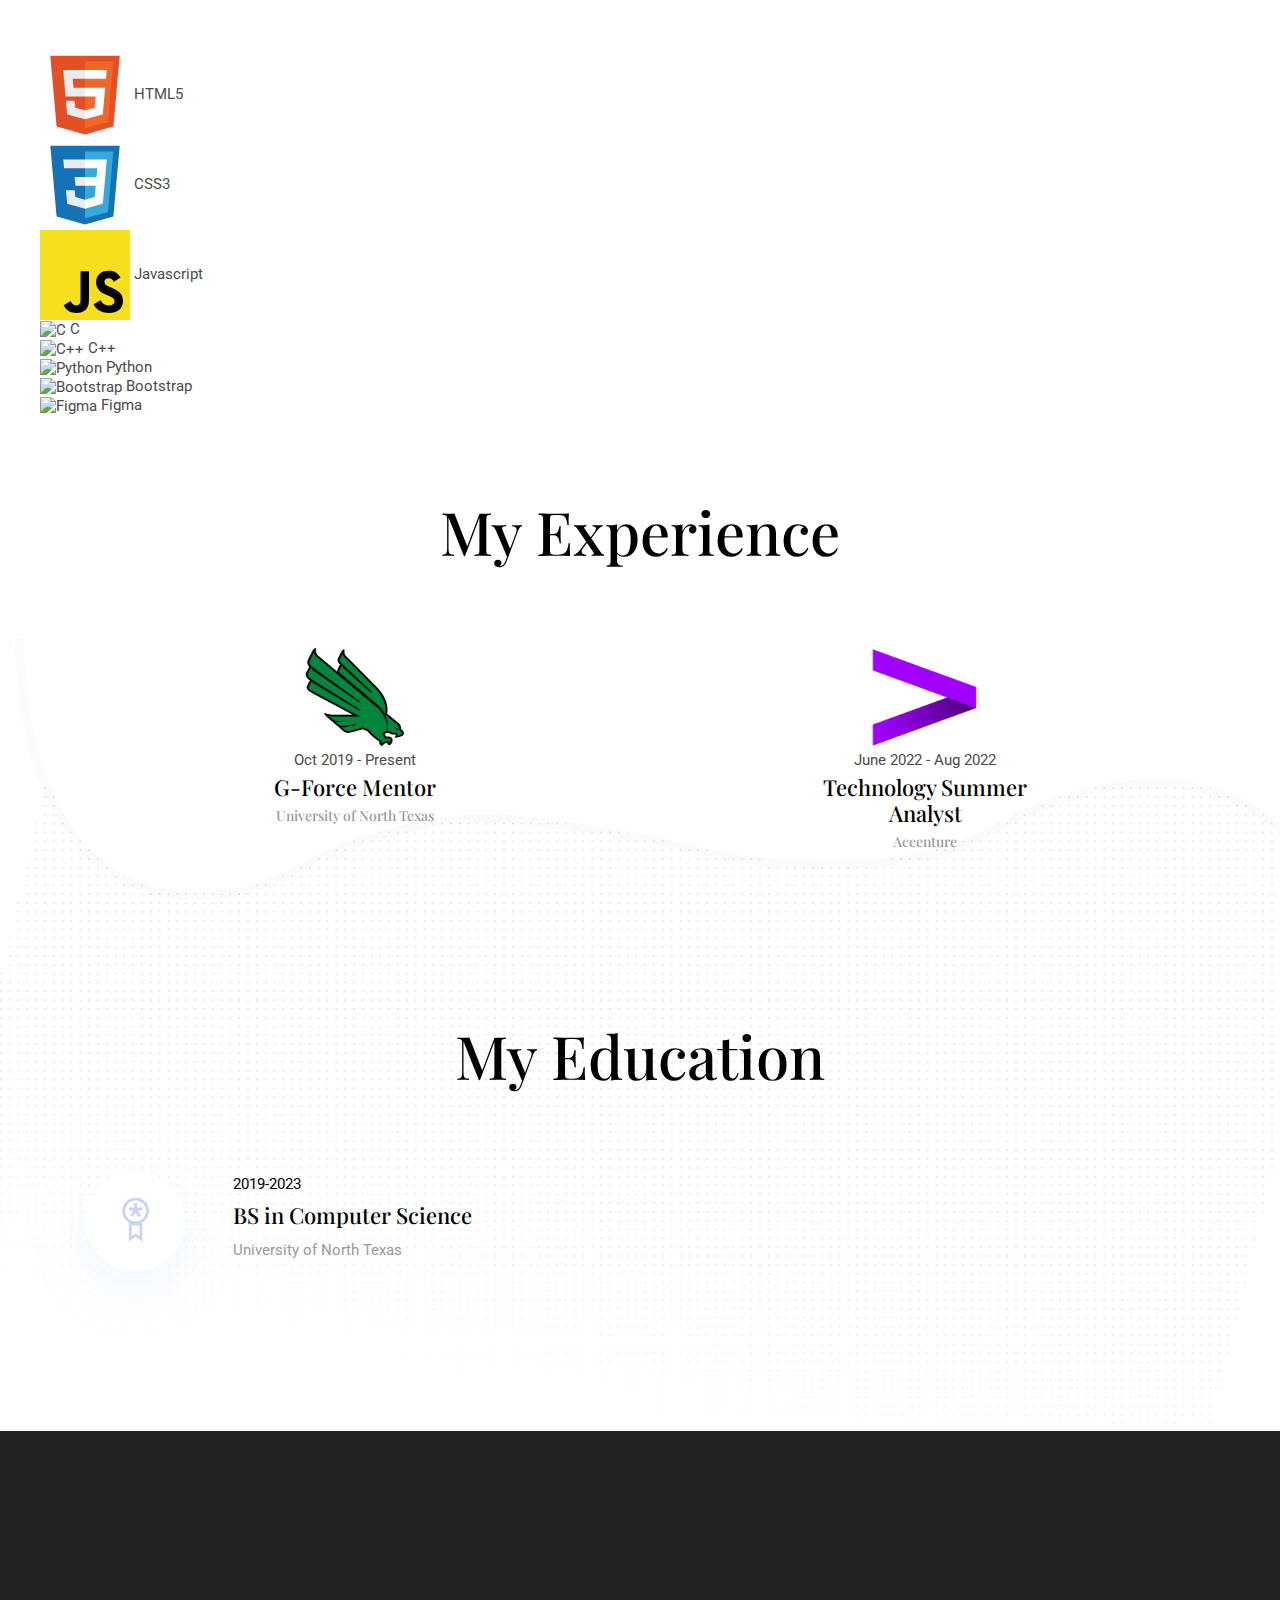
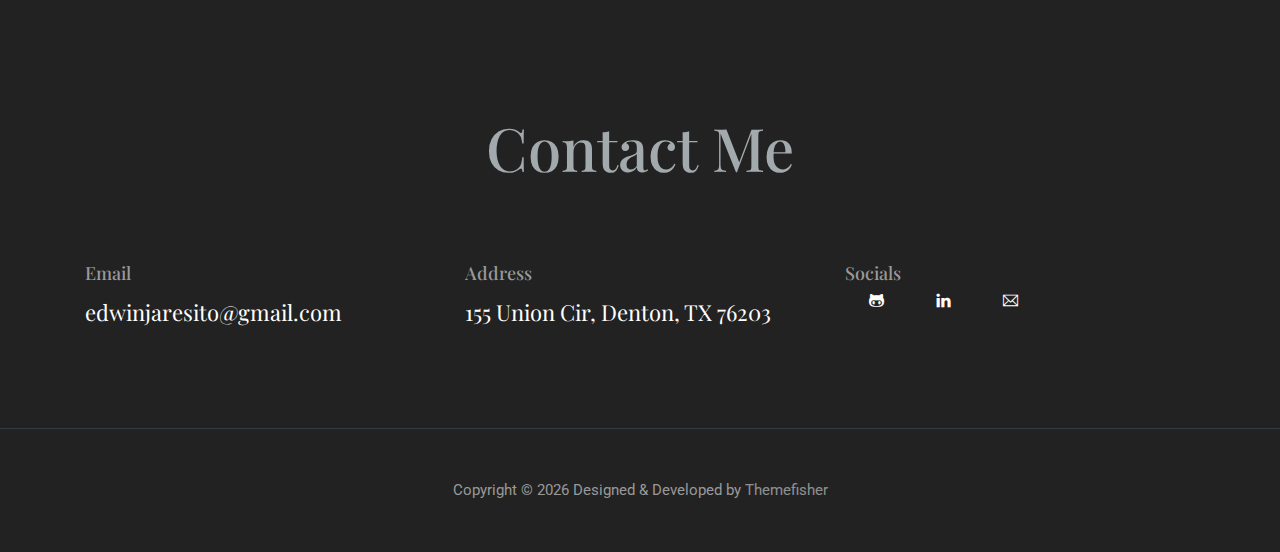
==== commit 3b16b42b: "Revert "made changes to website"" ====
--- a/theme/index.html
+++ b/theme/index.html
@@ -1,13 +1,6 @@
 <!DOCTYPE html>
-
-<!--
- // WEBSITE: https://themefisher.com
- // TWITTER: https://twitter.com/themefisher
- // FACEBOOK: https://www.facebook.com/themefisher
- // GITHUB: https://github.com/themefisher/
--->
-
 <html lang="en">
+
 <head>
 
   <!-- Basic Page Needs
@@ -22,13 +15,13 @@
   <meta name="viewport" content="width=device-width, initial-scale=1.0, maximum-scale=5.0">
   <meta name="author" content="Themefisher">
   <meta name="generator" content="Themefisher Kross Template v1.0">
-  
+
   <!-- theme meta -->
   <meta name="theme-name" content="kross" />
-  
+
   <!-- Favicon -->
-  <link rel="shortcut icon" type="image/x-icon" href="images/favicon.png" />
-  
+  <link rel="shortcut icon" type="image/x-icon" href="images/icons/download.png" />
+
   <!-- ** Plugins Needed for the Project ** -->
   <!-- Bootstrap -->
   <link rel="stylesheet" href="plugins/bootstrap/bootstrap.min.css">
@@ -41,566 +34,295 @@
   <link href="css/style.css" rel="stylesheet">
 
 </head>
+
 <body>
-  
-
-
-<header class="navigation fixed-top">
-  <nav class="navbar navbar-expand-lg navbar-dark">
-    <a class="navbar-brand font-tertiary h3" href="index.html"><img src="images/logo.png" alt="Myself"></a>
-    <button class="navbar-toggler" type="button" data-toggle="collapse" data-target="#navigation"
-      aria-controls="navigation" aria-expanded="false" aria-label="Toggle navigation">
-      <span class="navbar-toggler-icon"></span>
-    </button>
-
-    <div class="collapse navbar-collapse text-center" id="navigation">
-      <ul class="navbar-nav ml-auto">
-        <li class="nav-item active">
-          <a class="nav-link" href="index.html">Home</a>
-        </li>
-        <li class="nav-item">
-          <a class="nav-link" href="about.html">about</a>
-        </li>
-        <li class="nav-item">
-          <a class="nav-link" href="blog.html">Blog</a>
-        </li>
-        <li class="nav-item">
-          <a class="nav-link" href="portfolio.html">Portfolio</a>
-        </li>
-        <li class="nav-item">
-          <a class="nav-link" href="contact.html">Contact</a>
-        </li>
-      </ul>
-    </div>
-  </nav>
-</header>
-
-<!-- hero area -->
-<section class="hero-area bg-primary" id="parallax">
-  <div class="container">
-    <div class="row">
-      <div class="col-lg-11 mx-auto">
-        <h1 class="text-white font-tertiary">Hi! I’m <br> Christoher <br> UX designer</h1>
-      </div>
-    </div>
-  </div>
-  <div class="layer-bg w-100">
-    <img class="img-fluid w-100" src="images/illustrations/leaf-bg.png" alt="bg-shape">
-  </div>
-  <div class="layer" id="l2">
-    <img src="images/illustrations/dots-cyan.png" alt="bg-shape">
-  </div>
-  <div class="layer" id="l3">
-    <img src="images/illustrations/leaf-orange.png" alt="bg-shape">
-  </div>
-  <div class="layer" id="l4">
-    <img src="images/illustrations/dots-orange.png" alt="bg-shape">
-  </div>
-  <div class="layer" id="l5">
-    <img src="images/illustrations/leaf-yellow.png" alt="bg-shape">
-  </div>
-  <div class="layer" id="l6">
-    <img src="images/illustrations/leaf-cyan.png" alt="bg-shape">
-  </div>
-  <div class="layer" id="l7">
-    <img src="images/illustrations/dots-group-orange.png" alt="bg-shape">
-  </div>
-  <div class="layer" id="l8">
-    <img src="images/illustrations/leaf-pink-round.png" alt="bg-shape">
-  </div>
-  <div class="layer" id="l9">
-    <img src="images/illustrations/leaf-cyan-2.png" alt="bg-shape">
-  </div>
-  <!-- social icon -->
-  <ul class="list-unstyled ml-5 mt-3 position-relative zindex-1">
-    <li class="mb-3"><a class="text-white" href="https://themefisher.com/"><i class="ti-facebook"></i></a></li>
-    <li class="mb-3"><a class="text-white" href="https://themefisher.com/"><i class="ti-instagram"></i></a></li>
-    <li class="mb-3"><a class="text-white" href="https://themefisher.com/"><i class="ti-dribbble"></i></a></li>
-    <li class="mb-3"><a class="text-white" href="https://themefisher.com/"><i class="ti-twitter"></i></a></li>
-  </ul>
-  <!-- /social icon -->
-</section>
-<!-- /hero area -->
-
-<!-- about -->
-<section class="section">
-  <div class="container">
-    <div class="row">
-      <div class="col-lg-10 mx-auto text-center">
-        <p class="font-secondary paragraph-lg text-dark">Lorem ipsum dolor sit amet, consectetur adipisicing elit, sed
-          do eiusmod tempor incididunt ut labore et dolore magna aliqua. Ut enim ad minim veniam, quis nostrud
-          exercitation ullamco laboris nisi ut aliquip ex ea commodo consequat. Duis aute irure dolor in reprehenderit
-          in voluptate velit esse cillum dolore eu fugiat nulla pariatur.</p>
-        <a href="about.html" class="btn btn-transparent">know more</a>
-      </div>
-    </div>
-  </div>
-</section>
-<!-- /about -->
-
-<!-- skills -->
-<section class="section">
-  <div class="container">
-    <div class="row">
-      <div class="col-lg-12 text-center">
-        <h2 class="section-title">Skills</h2>
-      </div>
-      <div class="col-lg-3 col-sm-6 mb-4 mb-lg-0">
-        <div class="card shadow text-center">
-          <div class="position-relative rounded-top progress-wrapper" data-color="#fdb157">
-            <div class="wave" data-progress="90%"></div>
-          </div>
-          <div class="card-footer bg-white">
-            <h4 class="card-title">Web Design (90%)</h4>
-          </div>
-        </div>
-      </div>
-      <div class="col-lg-3 col-sm-6 mb-4 mb-lg-0">
-        <div class="card shadow text-center">
-          <div class="position-relative rounded-top progress-wrapper" data-color="#9473e6">
-            <div class="wave" data-progress="60%"></div>
-          </div>
-          <div class="card-footer bg-white">
-            <h4 class="card-title">Logo Design (60%)</h4>
-          </div>
-        </div>
-      </div>
-      <div class="col-lg-3 col-sm-6 mb-4 mb-lg-0">
-        <div class="card shadow text-center">
-          <div class="position-relative rounded-top progress-wrapper" data-color="#bdecf6">
-            <div class="wave" data-progress="80%"></div>
-          </div>
-          <div class="card-footer bg-white">
-            <h4 class="card-title">After Effects (80%)</h4>
-          </div>
-        </div>
-      </div>
-      <div class="col-lg-3 col-sm-6 mb-4 mb-lg-0">
-        <div class="card shadow text-center">
-          <div class="position-relative rounded-top progress-wrapper" data-color="#ffbcaa">
-            <div class="wave" data-progress="70%"></div>
-          </div>
-          <div class="card-footer bg-white">
-            <h4 class="card-title">Web App (70%)</h4>
-          </div>
-        </div>
-      </div>
-    </div>
-  </div>
-</section>
-<!-- /skills -->
-
-<!-- experience -->
-<section class="section">
-  <div class="container">
-    <div class="row justify-content-around">
-      <div class="col-lg-12 text-center">
-        <h2 class="section-title">Experience</h2>
-      </div>
-      <div class="col-lg-3 col-md-4 text-center">
-        <img src="images/experience/icon-1.png" alt="icon">
-        <p class="mb-0">Jan 2007 - Feb 2009</p>
-        <h4>Junior UX Designer</h4>
-        <h6 class="text-light">WEBEX</h6>
-      </div>
-      <div class="col-lg-3 col-md-4 text-center">
-        <img src="images/experience/icon-2.png" alt="icon">
-        <p class="mb-0">Mar 2009 - Aug 2014</p>
-        <h4>UX & UI Designer</h4>
-        <h6 class="text-light">AUGMEDIX</h6>
-      </div>
-      <div class="col-lg-3 col-md-4 text-center">
-        <img src="images/experience/icon-3.png" alt="icon">
-        <p class="mb-0">Sep 2014 - Present</p>
-        <h4>Senior UI Designer</h4>
-        <h6 class="text-light">THEMEFISHER</h6>
-      </div>
-    </div>
-  </div>
-</section>
-<!-- ./experience -->
-
-<!-- education -->
-<section class="section position-relative">
-  <div class="container">
-    <div class="row">
-      <div class="col-lg-12 text-center">
-        <h2 class="section-title">Education</h2>
-      </div>
-      <div class="col-lg-6 col-md-6 mb-80">
-        <div class="d-flex">
-          <div class="mr-lg-5 mr-3">
-            <i class="ti-medall icon icon-light icon-bg bg-white shadow rounded-circle d-block"></i>
-          </div>
-          <div>
-            <p class="text-dark mb-1">2006</p>
-            <h4>Marters in UX Design</h4>
-            <p class="mb-0 text-light">Masassusets Institute of Technology</p>
-          </div>
-        </div>
-      </div>
-      <div class="col-lg-6 col-md-6 mb-80">
-        <div class="d-flex">
-          <div class="mr-lg-5 mr-3">
-            <i class="ti-medall icon icon-light icon-bg bg-white shadow rounded-circle d-block"></i>
-          </div>
-          <div>
-            <p class="text-dark mb-1">2004</p>
-            <h4>Honours in Fine Arts</h4>
-            <p class="mb-0 text-light">Harvard University</p>
-          </div>
-        </div>
-      </div>
-      <div class="col-lg-6 col-md-6 mb-80">
-        <div class="d-flex">
-          <div class="mr-lg-5 mr-3">
-            <i class="ti-medall icon icon-light icon-bg bg-white shadow rounded-circle d-block"></i>
-          </div>
-          <div>
-            <p class="text-dark mb-1">2000</p>
-            <h4>Higher Secondary Certificat</h4>
-            <p class="mb-0 text-light">Cardiff School</p>
-          </div>
-        </div>
-      </div>
-      <div class="col-lg-6 col-md-6 mb-80">
-        <div class="d-flex">
-          <div class="mr-lg-5 mr-3">
-            <i class="ti-medall icon icon-light icon-bg bg-white shadow rounded-circle d-block"></i>
-          </div>
-          <div>
-            <p class="text-dark mb-1">1998</p>
-            <h4>Secondary School Certificate</h4>
-            <p class="mb-0 text-light">Cardiff School</p>
-          </div>
-        </div>
-      </div>
-    </div>
-  </div>
-  <!-- bg image -->
-  <img class="img-fluid edu-bg-image w-100" src="images/backgrounds/education-bg.png" alt="bg-image">
-</section>
-<!-- /education -->
-
-<!-- services -->
-<section class="section">
-  <div class="container">
-    <div class="row">
-      <div class="col-12 text-center">
-        <h2 class="section-title">Services</h2>
-      </div>
-      <div class="col-md-4 mb-4 mb-md-0">
-        <div class="card hover-shadow shadow">
-          <div class="card-body text-center px-4 py-5">
-            <i class="ti-palette icon mb-5 d-inline-block"></i>
-            <h4 class="mb-4">UI Design</h4>
-            <p>Lorem ipsum dolor sit amet, consectetur adipisicing elit, sed do eiusmod tempor incididunt ut labore et
-              dolore magna aliqua.</p>
-          </div>
-        </div>
-      </div>
-      <div class="col-md-4 mb-4 mb-md-0">
-        <div class="card active-bg-primary hover-shadow shadow">
-          <div class="card-body text-center px-4 py-5">
-            <i class="ti-vector icon mb-5 d-inline-block"></i>
-            <h4 class="mb-4">UX Design</h4>
-            <p>Lorem ipsum dolor sit amet, consectetur adipisicing elit, sed do eiusmod tempor incididunt ut labore et
-              dolore magna aliqua.</p>
-          </div>
-        </div>
-      </div>
-      <div class="col-md-4 mb-4 mb-md-0">
-        <div class="card hover-shadow shadow">
-          <div class="card-body text-center px-4 py-5">
-            <i class="ti-panel icon mb-5 d-inline-block"></i>
-            <h4 class="mb-4">Interaction Design</h4>
-            <p>Lorem ipsum dolor sit amet, consectetur adipisicing elit, sed do eiusmod tempor incididunt ut labore et
-              dolore magna aliqua.</p>
-          </div>
-        </div>
-      </div>
-    </div>
-  </div>
-</section>
-<!-- /services -->
-
-<!-- portfolio -->
-<section class="section">
-  <div class="container">
-    <div class="row">
-      <div class="col-12 text-center">
-        <h2 class="section-title">Portfolio</h2>
-      </div>
-    </div>
-    <div class="row shuffle-wrapper">
-      <div class="col-lg-4 col-6 mb-4 shuffle-item">
-        <div class="position-relative rounded hover-wrapper">
-          <img src="images/portfolio/item-1.png" alt="portfolio-image" class="img-fluid rounded w-100">
-          <div class="hover-overlay">
-            <div class="hover-content">
-              <a class="btn btn-light btn-sm" href="#!">view project</a>
-            </div>
-          </div>
-        </div>
-      </div>
-      <div class="col-lg-4 col-6 mb-4 shuffle-item">
-        <div class="position-relative rounded hover-wrapper">
-          <img src="images/portfolio/item-2.png" alt="portfolio-image" class="img-fluid rounded w-100">
-          <div class="hover-overlay">
-            <div class="hover-content">
-              <a class="btn btn-light btn-sm" href="#!">view project</a>
-            </div>
-          </div>
-        </div>
-      </div>
-      <div class="col-lg-4 col-6 mb-4 shuffle-item">
-        <div class="position-relative rounded hover-wrapper">
-          <img src="images/portfolio/item-3.png" alt="portfolio-image" class="img-fluid rounded w-100">
-          <div class="hover-overlay">
-            <div class="hover-content">
-              <a class="btn btn-light btn-sm" href="#!">view project</a>
-            </div>
-          </div>
-        </div>
-      </div>
-      <div class="col-lg-4 col-6 mb-4 shuffle-item">
-        <div class="position-relative rounded hover-wrapper">
-          <img src="images/portfolio/item-4.png" alt="portfolio-image" class="img-fluid rounded w-100">
-          <div class="hover-overlay">
-            <div class="hover-content">
-              <a class="btn btn-light btn-sm" href="#!">view project</a>
-            </div>
-          </div>
-        </div>
-      </div>
-      <div class="col-lg-4 col-6 mb-4 shuffle-item">
-        <div class="position-relative rounded hover-wrapper">
-          <img src="images/portfolio/item-5.png" alt="portfolio-image" class="img-fluid rounded w-100">
-          <div class="hover-overlay">
-            <div class="hover-content">
-              <a class="btn btn-light btn-sm" href="#!">view project</a>
-            </div>
-          </div>
-        </div>
-      </div>
-    </div>
-  </div>
-</section>
-<!-- /portfolio -->
-
-<!-- testimonial -->
-<section class="section bg-primary position-relative testimonial-bg-shapes">
-  <div class="container">
-    <div class="row">
-      <div class="col-12 text-center">
-        <h2 class="section-title text-white mb-5">Testimonials</h2>
-      </div>
-      <div class="col-lg-10 mx-auto testimonial-slider">
-        <!-- slider-item -->
-        <div class="text-center testimonial-content">
-          <i class="ti-quote-right text-white icon mb-4 d-inline-block"></i>
-          <p class="text-white mb-4">Lorem ipsum dolor sit amet, consectetur adipisicing elit, sed do eiusmod tempor
-            incididunt ut labore et dolore magna aliqua. Ut enim ad minim veniam, <strong>quis nostrud exercitation
-              ullamco laboris nisi ut aliquip ex ea commodo consequat.</strong> Duis aute irure dolor in reprehenderit
-            in voluptate velit esse cillum dolore eu fugiat nulla pariatur.</p>
-          <img class="img-fluid rounded-circle mb-4 d-inline-block" src="images/testimonial/client-1.png"
-            alt="client-image">
-          <h4 class="text-white">Jesica Gomez</h4>
-          <h6 class="text-light mb-4">CEO, Funder</h6>
-        </div>
-        <!-- slider-item -->
-        <div class="text-center testimonial-content">
-          <i class="ti-quote-right text-white icon mb-4 d-inline-block"></i>
-          <p class="text-white mb-4">Lorem ipsum dolor sit amet, consectetur adipisicing elit, sed do eiusmod tempor
-            incididunt ut labore et dolore magna aliqua. Ut enim ad minim veniam, <strong>quis nostrud exercitation
-              ullamco
-              laboris nisi ut aliquip ex ea commodo consequat.</strong> Duis aute irure dolor in reprehenderit in
-            voluptate velit
-            esse cillum dolore eu fugiat nulla pariatur.</p>
-          <img class="img-fluid rounded-circle mb-4 d-inline-block" src="images/testimonial/client-1.png"
-            alt="client-image">
-          <h4 class="text-white">Jesica Gomez</h4>
-          <h6 class="text-light mb-4">CEO, Funder</h6>
-        </div>
-        <!-- slider-item -->
-        <div class="text-center testimonial-content">
-          <i class="ti-quote-right text-white icon mb-4 d-inline-block"></i>
-          <p class="text-white mb-4">Lorem ipsum dolor sit amet, consectetur adipisicing elit, sed do eiusmod tempor
-            incididunt ut labore et dolore magna aliqua. Ut enim ad minim veniam, <strong>quis nostrud exercitation
-              ullamco
-              laboris nisi ut aliquip ex ea commodo consequat.</strong> Duis aute irure dolor in reprehenderit in
-            voluptate velit
-            esse cillum dolore eu fugiat nulla pariatur.</p>
-          <img class="img-fluid rounded-circle mb-4 d-inline-block" src="images/testimonial/client-1.png"
-            alt="client-image">
-          <h4 class="text-white">Jesica Gomez</h4>
-          <h6 class="text-light mb-4">CEO, Funder</h6>
-        </div>
-      </div>
-    </div>
-  </div>
-  <!-- bg shapes -->
-  <img src="images/backgrounds/map.png" alt="map" class="img-fluid bg-map">
-  <img src="images/illustrations/dots-group-v.png" alt="bg-shape" class="img-fluid bg-shape-1">
-  <img src="images/illustrations/leaf-orange.png" alt="bg-shape" class="img-fluid bg-shape-2">
-  <img src="images/illustrations/dots-group-sm.png" alt="bg-shape" class="img-fluid bg-shape-3">
-  <img src="images/illustrations/leaf-pink-round.png" alt="bg-shape" class="img-fluid bg-shape-4">
-  <img src="images/illustrations/leaf-cyan.png" alt="bg-shape" class="img-fluid bg-shape-5">
-</section>
-<!-- /testimonial -->
-
-<!-- client logo slider -->
-<section class="section pb-0">
-  <div class="container">
-    <div class="client-logo-slider d-flex align-items-center">
-      <a href="contact.html" class="text-center d-block outline-0 p-4"><img class="d-unset img-fluid"
-          src="images/clients-logo/client-logo-1.png" alt="client-logo"></a>
-      <a href="contact.html" class="text-center d-block outline-0 p-4"><img class="d-unset img-fluid"
-          src="images/clients-logo/client-logo-2.png" alt="client-logo"></a>
-      <a href="contact.html" class="text-center d-block outline-0 p-4"><img class="d-unset img-fluid"
-          src="images/clients-logo/client-logo-3.png" alt="client-logo"></a>
-      <a href="contact.html" class="text-center d-block outline-0 p-4"><img class="d-unset img-fluid"
-          src="images/clients-logo/client-logo-4.png" alt="client-logo"></a>
-      <a href="contact.html" class="text-center d-block outline-0 p-4"><img class="d-unset img-fluid"
-          src="images/clients-logo/client-logo-5.png" alt="client-logo"></a>
-      <a href="contact.html" class="text-center d-block outline-0 p-4"><img class="d-unset img-fluid"
-          src="images/clients-logo/client-logo-1.png" alt="client-logo"></a>
-      <a href="contact.html" class="text-center d-block outline-0 p-4"><img class="d-unset img-fluid"
-          src="images/clients-logo/client-logo-2.png" alt="client-logo"></a>
-      <a href="contact.html" class="text-center d-block outline-0 p-4"><img class="d-unset img-fluid"
-          src="images/clients-logo/client-logo-3.png" alt="client-logo"></a>
-      <a href="contact.html" class="text-center d-block outline-0 p-4"><img class="d-unset img-fluid"
-          src="images/clients-logo/client-logo-4.png" alt="client-logo"></a>
-      <a href="contact.html" class="text-center d-block outline-0 p-4"><img class="d-unset img-fluid"
-          src="images/clients-logo/client-logo-5.png" alt="client-logo"></a>
-    </div>
-  </div>
-</section>
-<!-- /client logo slider -->
-
-<!-- blog -->
-<section class="section">
-  <div class="container">
-    <div class="row">
-      <div class="col-12 text-center">
-        <h2 class="section-title">Blogs</h2>
-      </div>
-      <div class="col-lg-4 col-sm-6 mb-4 mb-lg-0">
-        <article class="card shadow">
-          <img class="rounded card-img-top" src="images/blog/post-3.jpg" alt="post-thumb">
-          <div class="card-body">
-            <h4 class="card-title"><a class="text-dark" href="blog-single.html">Amazon increase income 1.5 Million</a>
-            </h4>
-            <p class="cars-text">Lorem ipsum dolor sit amet, consectetur adipisicing elit, sed do eiusmod tempor
-              incididunt ut labore et
-              dolore magna aliqua.</p>
-            <a href="blog-single.html" class="btn btn-xs btn-primary">Read More</a>
-          </div>
-        </article>
-      </div>
-      <div class="col-lg-4 col-sm-6 mb-4 mb-lg-0">
-        <article class="card shadow">
-          <img class="rounded card-img-top" src="images/blog/post-4.jpg" alt="post-thumb">
-          <div class="card-body">
-            <h4 class="card-title"><a class="text-dark" href="blog-single.html">Amazon increase income 1.5 Million</a>
-            </h4>
-            <p class="cars-text">Lorem ipsum dolor sit amet, consectetur adipisicing elit, sed do eiusmod tempor
-              incididunt ut labore et
-              dolore magna aliqua.</p>
-            <a href="blog-single.html" class="btn btn-xs btn-primary">Read More</a>
-          </div>
-        </article>
-      </div>
-      <div class="col-lg-4 col-sm-6 mb-4 mb-lg-0">
-        <article class="card shadow">
-          <img class="rounded card-img-top" src="images/blog/post-2.jpg" alt="post-thumb">
-          <div class="card-body">
-            <h4 class="card-title"><a class="text-dark" href="blog-single.html">Amazon increase income 1.5 Million</a>
-            </h4>
-            <p class="cars-text">Lorem ipsum dolor sit amet, consectetur adipisicing elit, sed do eiusmod tempor
-              incididunt ut labore et
-              dolore magna aliqua.</p>
-            <a href="blog-single.html" class="btn btn-xs btn-primary">Read More</a>
-          </div>
-        </article>
-      </div>
-    </div>
-  </div>
-</section>
-<!-- /blog -->
-
-<!-- contact -->
-<section class="section section-on-footer" data-background="images/backgrounds/bg-dots.png">
-  <div class="container">
-    <div class="row">
-      <div class="col-12 text-center">
-        <h2 class="section-title">Contact Info</h2>
-      </div>
-      <div class="col-lg-8 mx-auto">
-        <div class="bg-white rounded text-center p-5 shadow-down">
-          <h4 class="mb-80">Contact Form</h4>
-          <form action="#" class="row">
-            <div class="col-md-6">
-              <input type="text" id="name" name="name" placeholder="Full Name" class="form-control px-0 mb-4" required>
-            </div>
-            <div class="col-md-6">
-              <input type="email" id="email" name="email" placeholder="Email Address" class="form-control px-0 mb-4" required>
-            </div>
-            <div class="col-12">
-              <textarea name="message" id="message" class="form-control px-0 mb-4"
-                placeholder="Type Message Here" required></textarea>
-            </div>
-            <div class="col-lg-6 col-10 mx-auto">
-              <button class="btn btn-primary w-100">send</button>
-            </div>
-          </form>
-        </div>
-      </div>
-    </div>
-  </div>
-</section>
-<!-- /contact -->
-
-<!-- footer -->
-<footer class="bg-dark footer-section">
-  <div class="section">
+
+
+  <header class="navigation fixed-top">
+    <nav class="navbar navbar-expand-lg navbar-dark">
+      <a class="navbar-brand font-tertiary h3" href="index.html">Edwin Soto-Villela</a>
+      <button class="navbar-toggler" type="button" data-toggle="collapse" data-target="#navigation"
+        aria-controls="navigation" aria-expanded="false" aria-label="Toggle navigation">
+        <span class="navbar-toggler-icon"></span>
+      </button>
+
+      <div class="collapse navbar-collapse text-center" id="navigation">
+        <ul class="navbar-nav ml-auto">
+          <li class="nav-item active">
+            <a class="nav-link" href="index.html">Home</a>
+          </li>
+          <li class="nav-item">
+            <a class="nav-link" href="#projects">Projects</a>
+          </li>
+          <li class="nav-item">
+            <a class="nav-link" href="#skills">Skills</a>
+          </li>
+          <li class="nav-item">
+            <a class="nav-link" href="#education">Education</a>
+          </li>
+        </ul>
+      </div>
+    </nav>
+  </header>
+
+  <!-- hero area -->
+  <section class="hero-area bg-primary" id="parallax">
     <div class="container">
       <div class="row">
-        <div class="col-md-4">
-          <h5 class="text-light">Email</h5>
-          <p class="text-white paragraph-lg font-secondary">steve.fruits@email.com</p>
-        </div>
-        <div class="col-md-4">
-          <h5 class="text-light">Phone</h5>
-          <p class="text-white paragraph-lg font-secondary">+880 2544 658 256</p>
-        </div>
-        <div class="col-md-4">
-          <h5 class="text-light">Address</h5>
-          <p class="text-white paragraph-lg font-secondary">125/A, CA Commercial Area, California, USA</p>
-        </div>
-      </div>
-    </div>
-  </div>
-  <div class="border-top text-center border-dark py-5">
-    <p class="mb-0 text-light">Copyright &copy;<script>
-        var CurrentYear = new Date().getFullYear()
-        document.write(CurrentYear)
-      </script> Designed &amp; Developed by <a class="text-white-50" href="Themefisher">Themefisher</a></p>
-  </div>
-</footer>
-<!-- /footer -->
-
-<!-- jQuery -->
-<script src="plugins/jQuery/jquery.min.js"></script>
-<!-- Bootstrap JS -->
-<script src="plugins/bootstrap/bootstrap.min.js"></script>
-<!-- slick slider -->
-<script src="plugins/slick/slick.min.js"></script>
-<!-- filter -->
-<script src="plugins/shuffle/shuffle.min.js"></script>
-
-<!-- Main Script -->
-<script src="js/script.js"></script>
+        <div class="col-lg-11 mx-auto">
+          <h1 class="text-white font-tertiary">Hi, I’m Edwin <br>A Software Engineer</h1></br></h1>
+        </div>
+      </div>
+    </div>
+
+    <!-- social icon -->
+    <ul class="list-unstyled ml-5 mt-3 position-relative zindex-1">
+      <li class="mb-3"><a class="text-white" href="https://github.com/edwinsoto88"><i class="ti-github"></i></a></li>
+      <li class="mb-3"><a class="text-white" href="https://www.linkedin.com/in/edwin-soto-villela/"><i
+            class="ti-linkedin"></i></a></li>
+      <li class="mb-3"><a class="text-white" href="mailto: edwinjaresito@gmail.com"><i class="ti-email"></i></a></li>
+    </ul>
+    <!-- /social icon -->
+  </section>
+  <!-- /hero area -->
+
+  <!-- portfolio -->
+  <section class="section" id="projects">
+    <div class="container">
+      <div class="row">
+        <div class="col-12 text-center">
+          <h2 class="section-title">My Projects</h2>
+        </div>
+      </div>
+      <div class="row shuffle-wrapper">
+        <div class="col-lg-4 col-6 mb-4 shuffle-item">
+          <div class="position-relative rounded hover-wrapper">
+            <img src="images/portfolio/unt-eagle.png" alt="Eagle-Lyft" class="img-fluid rounded w-100">
+            <div class="hover-overlay">
+              <div class="hover-content">
+                <a class="btn btn-light btn-sm" href="https://github.com/edwinsoto88/Eagle-List-System">view project</a>
+              </div>
+            </div>
+          </div>
+        </div>
+        <div class="col-lg-4 col-6 mb-4 shuffle-item">
+          <div class="position-relative rounded hover-wrapper">
+            <img src="images/portfolio/bash-terminal.PNG" alt="Bash Terminal" class="img-fluid rounded w-100">
+            <div class="hover-overlay">
+              <div class="hover-content">
+                <a class="btn btn-light btn-sm" href="https://github.com/edwinsoto88/Bash-Terminal">view project</a>
+              </div>
+            </div>
+          </div>
+        </div>
+        <div class="col-lg-4 col-6 mb-4 shuffle-item">
+          <div class="position-relative rounded hover-wrapper">
+            <img src="images/portfolio/ColorVision.PNG" alt="Bash Terminal" class="img-fluid rounded w-100">
+            <div class="hover-overlay">
+              <div class="hover-content">
+                <a class="btn btn-light btn-sm" href="https://github.com/edwinsoto88/color-vision">view project</a>
+              </div>
+            </div>
+          </div>
+        </div>
+  </section>
+  <!-- /portfolio -->
+
+  <!-- skills -->
+  <section id="skills" class="skills">
+    <div class="col-12 text-center">
+      <h2 class="section-title">My Skills</h2>
+    </div>
+    <div class="skills-container">
+
+      <ul class="skills-icons">
+        <li>
+          <svg xmlns="http://www.w3.org/2000/svg" xmlns:xlink="http://www.w3.org/1999/xlink" aria-hidden="true"
+            focusable="false" width="90px" height="90px" preserveAspectRatio="xMidYMid meet" viewBox="0 0 32 32"
+            class="iconify" data-icon="vscode-icons:file-type-html" data-inline="false" data-width="90px"
+            data-height="90px" style="transform: rotate(360deg);">
+            <path fill="#e44f26" d="M5.902 27.201L3.655 2h24.69l-2.25 25.197L15.985 30L5.902 27.201z"></path>
+            <path fill="#f1662a" d="m16 27.858l8.17-2.265l1.922-21.532H16v23.797z"></path>
+            <path fill="#ebebeb"
+              d="M16 13.407h-4.09l-.282-3.165H16V7.151H8.25l.074.83l.759 8.517H16v-3.091zm0 8.027l-.014.004l-3.442-.929l-.22-2.465H9.221l.433 4.852l6.332 1.758l.014-.004v-3.216z">
+            </path>
+            <path fill="#fff"
+              d="M15.989 13.407v3.091h3.806l-.358 4.009l-3.448.93v3.216l6.337-1.757l.046-.522l.726-8.137l.076-.83h-7.185zm0-6.256v3.091h7.466l.062-.694l.141-1.567l.074-.83h-7.743z">
+            </path>
+          </svg>
+          <span>HTML5</span>
+        </li>
+        <li>
+          <svg xmlns="http://www.w3.org/2000/svg" xmlns:xlink="http://www.w3.org/1999/xlink" aria-hidden="true"
+            focusable="false" width="90px" height="90px" preserveAspectRatio="xMidYMid meet" viewBox="0 0 32 32"
+            class="iconify" data-icon="vscode-icons:file-type-css" data-inline="false" data-width="90px"
+            data-height="90px" style="transform: rotate(360deg);">
+            <path fill="#1572b6" d="M5.902 27.201L3.656 2h24.688l-2.249 25.197L15.985 30L5.902 27.201z"></path>
+            <path fill="#33a9dc" d="m16 27.858l8.17-2.265l1.922-21.532H16v23.797z"></path>
+            <path fill="#fff" d="M16 13.191h4.09l.282-3.165H16V6.935h7.75l-.074.829l-.759 8.518H16v-3.091z"></path>
+            <path fill="#ebebeb"
+              d="m16.019 21.218l-.014.004l-3.442-.93l-.22-2.465H9.24l.433 4.853l6.331 1.758l.015-.004v-3.216z">
+            </path>
+            <path fill="#fff" d="m19.827 16.151l-.372 4.139l-3.447.93v3.216l6.336-1.756l.047-.522l.537-6.007h-3.101z">
+            </path>
+            <path fill="#ebebeb"
+              d="M16.011 6.935v3.091H8.545l-.062-.695l-.141-1.567l-.074-.829h7.743zM16 13.191v3.091h-3.399l-.062-.695l-.14-1.567l-.074-.829H16z">
+            </path>
+          </svg>
+          <span>CSS3</span>
+        </li>
+        <li>
+          <svg xmlns="http://www.w3.org/2000/svg" xmlns:xlink="http://www.w3.org/1999/xlink" aria-hidden="true"
+            focusable="false" width="90px" height="90px" preserveAspectRatio="xMidYMid meet" viewBox="0 0 256 256"
+            class="iconify" data-icon="logos:javascript" data-inline="false" data-width="90px" data-height="90px"
+            style="transform: rotate(360deg);">
+            <path fill="#F7DF1E" d="M0 0h256v256H0V0Z"></path>
+            <path
+              d="m67.312 213.932l19.59-11.856c3.78 6.701 7.218 12.371 15.465 12.371c7.905 0 12.89-3.092 12.89-15.12v-81.798h24.057v82.138c0 24.917-14.606 36.259-35.916 36.259c-19.245 0-30.416-9.967-36.087-21.996m85.07-2.576l19.588-11.341c5.157 8.421 11.859 14.607 23.715 14.607c9.969 0 16.325-4.984 16.325-11.858c0-8.248-6.53-11.17-17.528-15.98l-6.013-2.58c-17.357-7.387-28.87-16.667-28.87-36.257c0-18.044 13.747-31.792 35.228-31.792c15.294 0 26.292 5.328 34.196 19.247l-18.732 12.03c-4.125-7.389-8.591-10.31-15.465-10.31c-7.046 0-11.514 4.468-11.514 10.31c0 7.217 4.468 10.14 14.778 14.608l6.014 2.577c20.45 8.765 31.963 17.7 31.963 37.804c0 21.654-17.012 33.51-39.867 33.51c-22.339 0-36.774-10.654-43.819-24.574">
+            </path>
+          </svg>
+          <span>Javascript</span>
+        </li>
+        <li>
+          <img
+            src="https://raw.githubusercontent.com/danielcranney/readme-generator/main/public/icons/skills/c-colored.svg"
+            width="80" height="80" alt="C" style="max-width: 100%;">
+          <span>C</span>
+        </li>
+        <li>
+          <img
+            src="https://raw.githubusercontent.com/danielcranney/readme-generator/main/public/icons/skills/cplusplus-colored.svg"
+            width="80" height="80" alt="C++" style="max-width: 100%;">
+          <span>C++</span>
+        </li>
+        <li>
+          <img
+            src="https://raw.githubusercontent.com/danielcranney/readme-generator/main/public/icons/skills/python-colored.svg"
+            width="80" height="80" alt="Python" style="max-width: 100%;">
+          <span>Python</span>
+        </li>
+        <li>
+          <img
+            src="https://raw.githubusercontent.com/danielcranney/readme-generator/main/public/icons/skills/bootstrap-colored.svg"
+            width="80" height="80" alt="Bootstrap" style="max-width: 100%;">
+          <span>Bootstrap</span>
+        </li>
+        <li>
+          <img
+            src="https://raw.githubusercontent.com/danielcranney/readme-generator/main/public/icons/skills/figma-colored.svg"
+            width="80" height="80" alt="Figma" style="max-width: 100%;">
+          <span>Figma</span>
+        </li>
+      </ul>
+    </div>
+  </section>
+  <!-- /skills -->
+
+  <!-- experience -->
+  <section class="section" id="education">
+    <div class="container">
+      <div class="row justify-content-around">
+        <div class="col-lg-12 text-center">
+          <h2 class="section-title">My Experience</h2>
+        </div>
+        <div class="col-lg-3 col-md-4 text-center">
+          <a href="https://outreach.unt.edu/home"><img src="images/clients-logo/North_Texas_Mean_Green_logo.svg.png"
+              alt="icon" width="100" height="100"></a>
+          <p class="mb-0">Oct 2019 - Present</p>
+          <h4>G-Force Mentor</h4>
+          <h6 class="text-light">University of North Texas</h6>
+        </div>
+        <div class="col-lg-3 col-md-4 text-center">
+          <a href="https://www.accenture.com/us-en"><img src="images/clients-logo/Accenture-Emblem.png"
+              alt="Accenture logo" width="200" height="100"></a>
+          <p class="mb-0">June 2022 - Aug 2022</p>
+          <h4>Technology Summer Analyst</h4>
+          <h6 class="text-light">Accenture</h6>
+        </div>
+      </div>
+    </div>
+  </section>
+  <!-- ./experience -->
+
+  <!-- education -->
+  <section class="section position-relative">
+    <div class="container">
+      <div class="row">
+        <div class="col-lg-12 text-center">
+          <h2 class="section-title">My Education</h2>
+        </div>
+        <div class="col-lg-6 col-md-6 mb-80">
+          <div class="d-flex">
+            <div class="mr-lg-5 mr-3">
+              <i class="ti-medall icon icon-light icon-bg bg-white shadow rounded-circle d-block"></i>
+            </div>
+            <div>
+              <p class="text-dark mb-1">2019-2023</p>
+              <h4>BS in Computer Science</h4>
+              <p class="mb-0 text-light">University of North Texas</p>
+            </div>
+          </div>
+        </div>
+      </div>
+    </div>
+    <!-- bg image -->
+    <img class="img-fluid edu-bg-image w-100" src="images/backgrounds/education-bg.png" alt="bg-image">
+  </section>
+  <!-- /education -->
+
+
+  <!-- footer -->
+  <footer class="bg-dark footer-section">
+    <div class="section">
+      <div class="container">
+        <div class="row">
+          <div class="col-lg-12 text-center">
+            <h2 class="section-title" style="color:#a2aaad;">Contact Me</h2>
+          </div>
+          <div class="col-md-4">
+            <h5 class="text-light">Email</h5>
+            <p class="text-white paragraph-lg font-secondary">edwinjaresito@gmail.com</p>
+          </div>
+
+          <div class="col-md-4">
+            <h5 class="text-light">Address</h5>
+            <p class="text-white paragraph-lg font-secondary">155 Union Cir, Denton, TX 76203</p>
+          </div>
+
+          <div class="col-md-3">
+            <h5 class="text-light">Socials</h5>
+            <a class="text-white p-md-4" href="https://github.com/edwinsoto88"><i class="ti-github"></i></a>
+            <a class="text-white p-md-4" href="https://www.linkedin.com/in/edwin-soto-villela/"><i
+                class="ti-linkedin"></i></a>
+            <a class="text-white p-md-4" href="mailto: edwinjaresito@gmail.com"><i class="ti-email"></i></a>
+          </div>
+
+        </div>
+      </div>
+    </div>
+    <div class="border-top text-center border-dark py-5">
+      <p class="mb-0 text-light">Copyright &copy;
+        <script>
+          var CurrentYear = new Date().getFullYear()
+          document.write(CurrentYear)
+        </script> Designed &amp; Developed by <a class="text-white-50" href="Themefisher">Themefisher</a>
+      </p>
+    </div>
+  </footer>
+  <!-- /footer -->
+
+  <!-- jQuery -->
+  <script src="plugins/jQuery/jquery.min.js"></script>
+  <!-- Bootstrap JS -->
+  <script src="plugins/bootstrap/bootstrap.min.js"></script>
+  <!-- slick slider -->
+  <script src="plugins/slick/slick.min.js"></script>
+  <!-- filter -->
+  <script src="plugins/shuffle/shuffle.min.js"></script>
+
+  <!-- Main Script -->
+  <script src="js/script.js"></script>
 
 </body>
+
 </html>